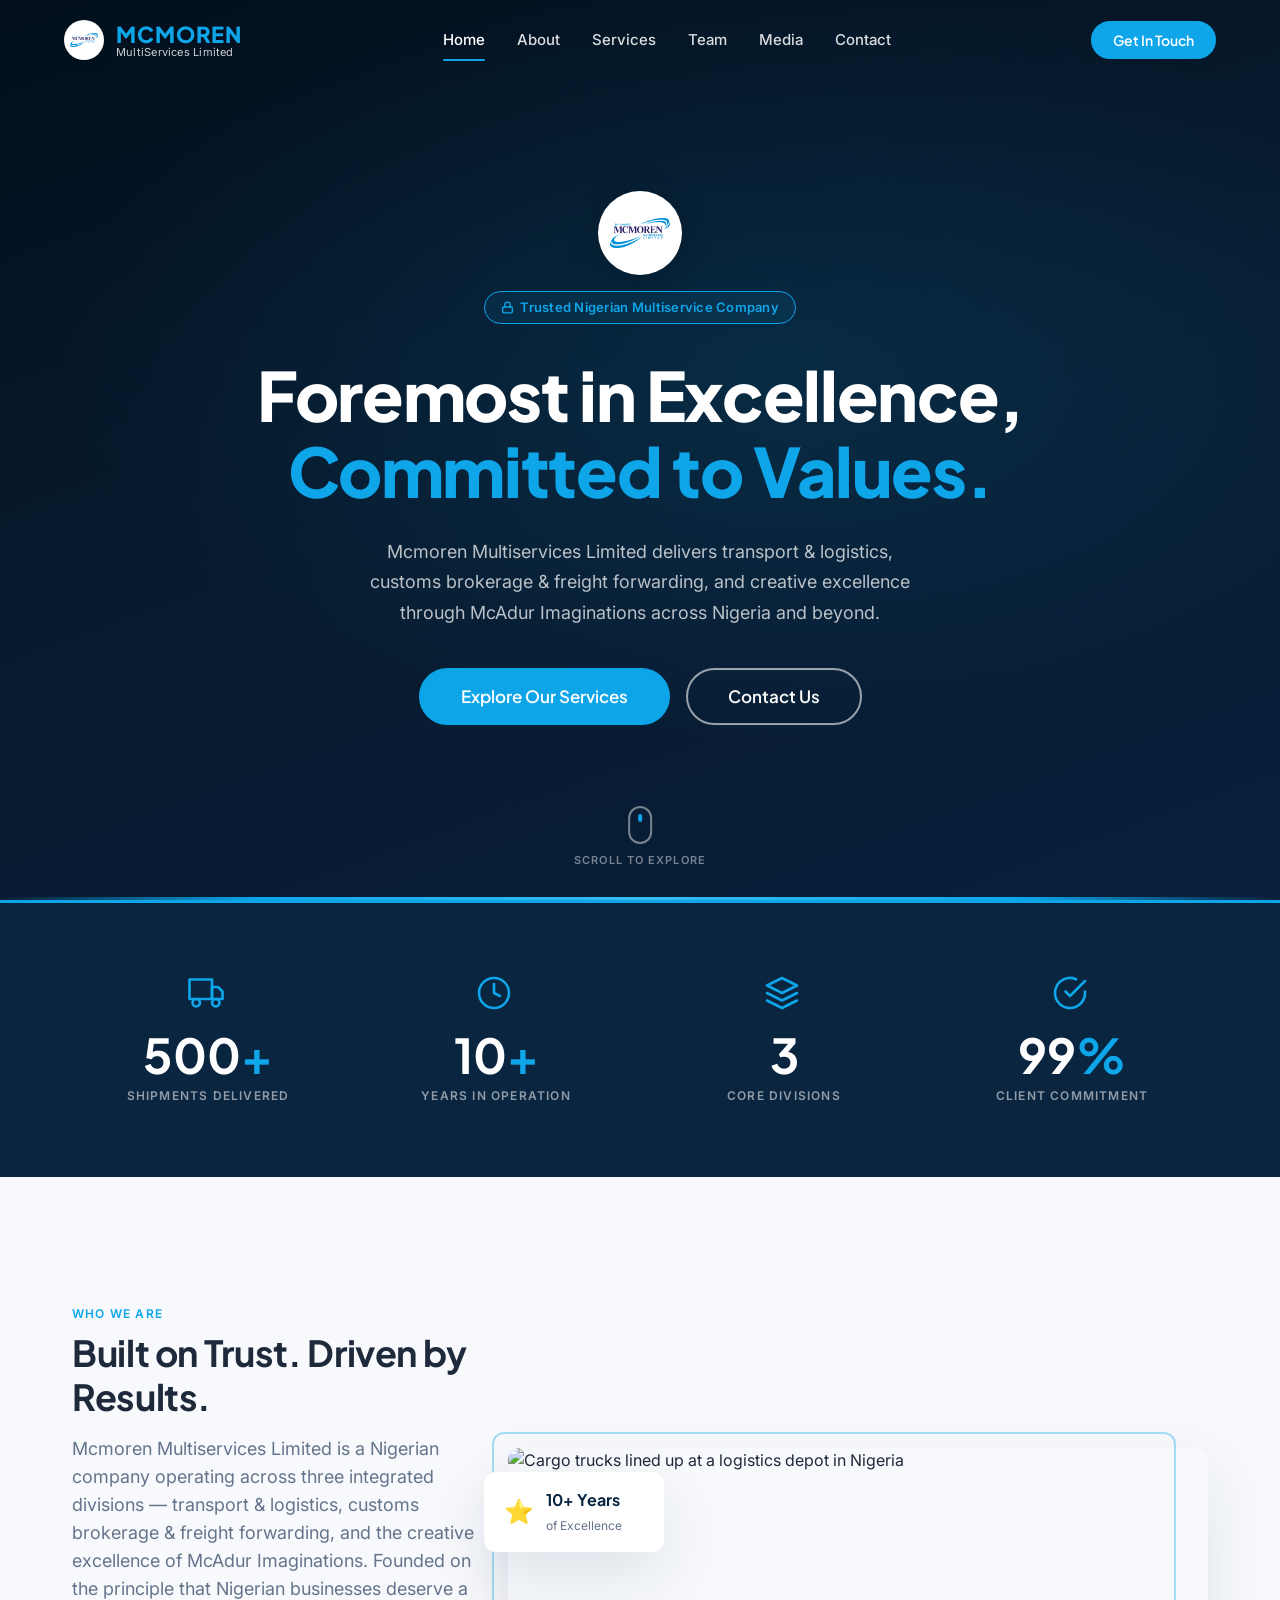
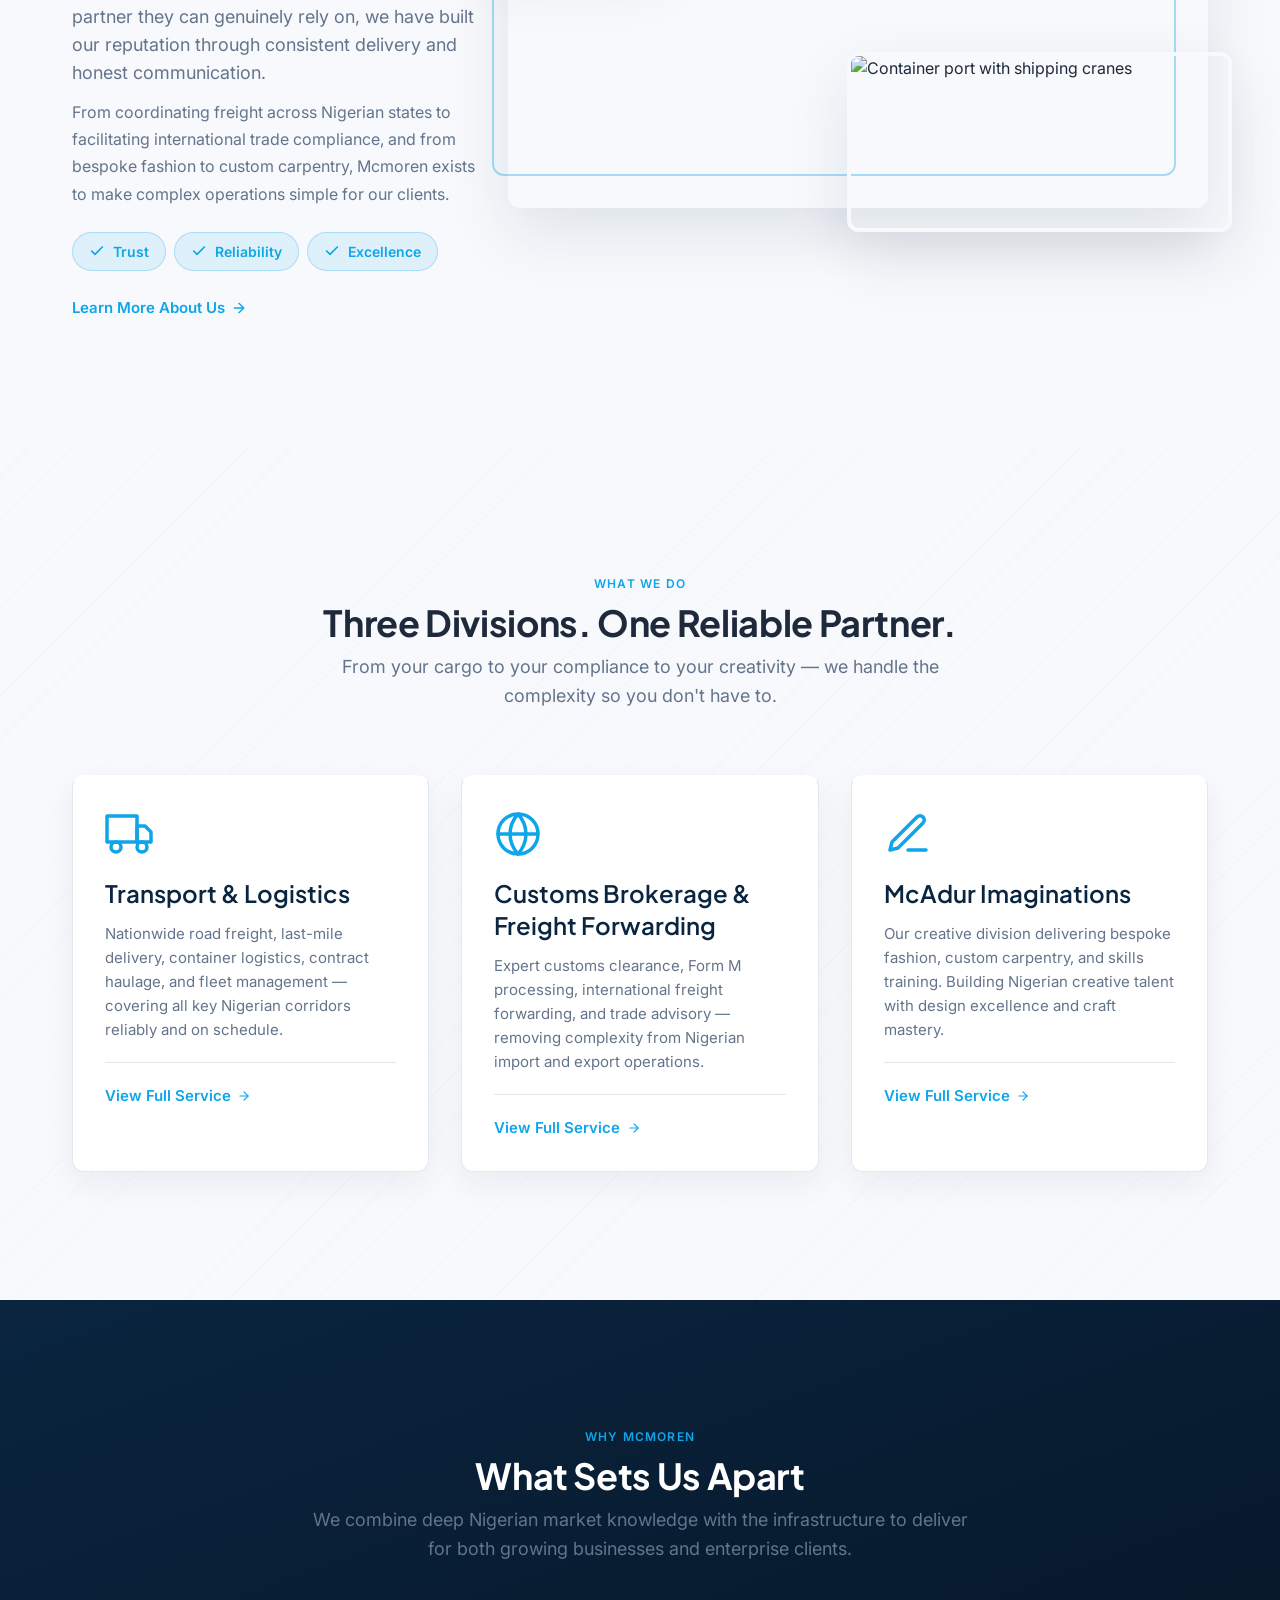
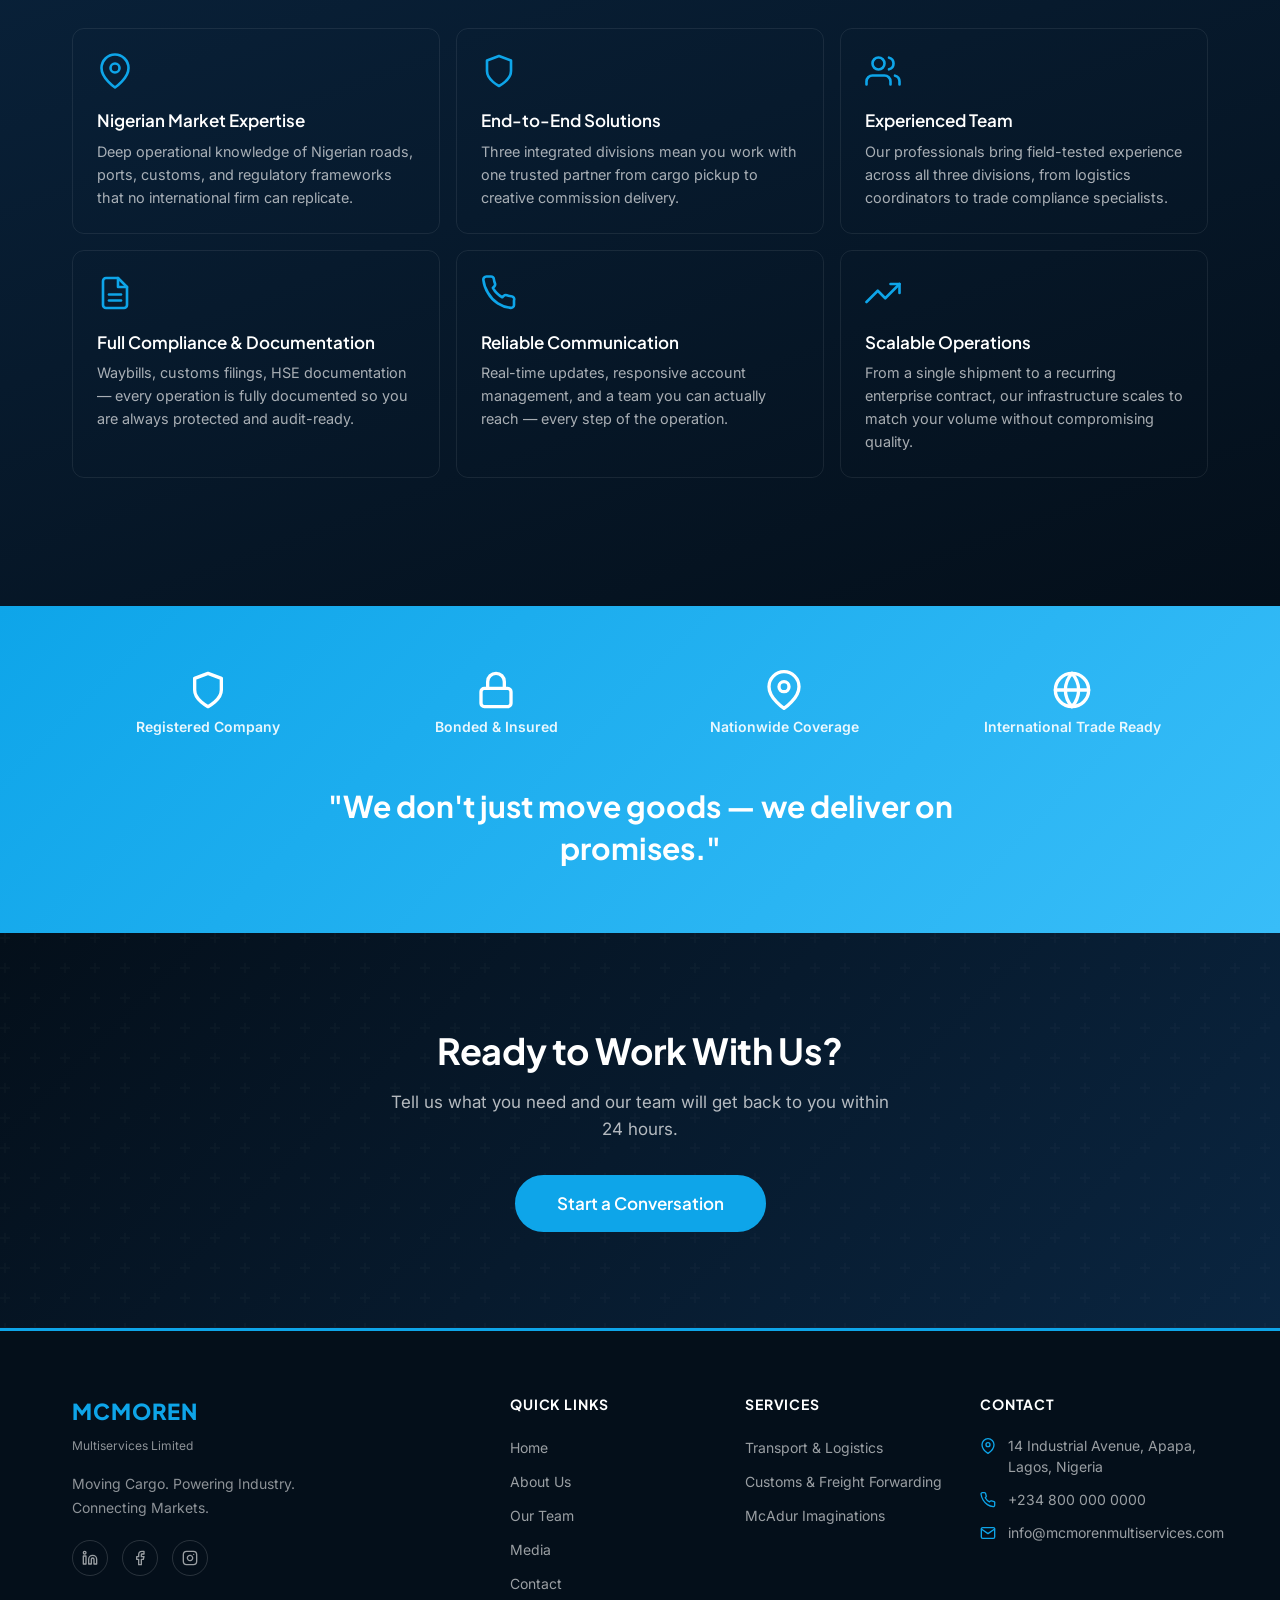
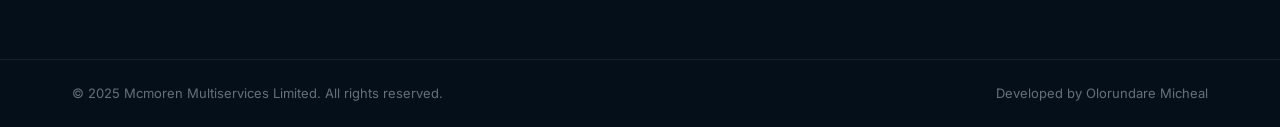
==== index.html @ d84d8508 "Fix hero video 403 error by hosting locally" ====
<!DOCTYPE html>
<html lang="en">

<head>
  <meta charset="UTF-8">
  <meta name="viewport" content="width=device-width, initial-scale=1.0">
  <title>Home | Mcmoren Multiservices Limited</title>
  <meta name="description"
    content="Mcmoren Multiservices Limited — transport & logistics, customs brokerage & freight forwarding, and McAdur Imaginations fashion & carpentry. Nigeria's trusted multiservice company.">
  <meta name="keywords"
    content="logistics Nigeria, customs brokerage, freight forwarding Lagos, McAdur Imaginations, fashion carpentry Nigeria, transport haulage">
  <meta name="robots" content="index, follow">
  <link rel="canonical" href="https://www.mcmorenmultiservices.com/">
  <meta property="og:title" content="Home | Mcmoren Multiservices Limited">
  <meta property="og:description"
    content="Transport & Logistics, Customs Brokerage, and McAdur Imaginations — Nigeria's full-service multiservices company.">
  <meta property="og:type" content="website">
  <meta property="og:url" content="https://www.mcmorenmultiservices.com/">
  <meta property="og:site_name" content="Mcmoren Multiservices Limited">
  <meta property="og:image" content="https://www.mcmorenmultiservices.com/assets/images/og-image.jpg">
  <meta name="twitter:card" content="summary_large_image">
  <link rel="preconnect" href="https://fonts.googleapis.com">
  <link rel="preconnect" href="https://fonts.gstatic.com" crossorigin>
  <link
    href="https://fonts.googleapis.com/css2?family=Plus+Jakarta+Sans:wght@400;500;600;700;800&family=Inter:wght@400;500;600&display=swap"
    rel="stylesheet">
  <link rel="stylesheet" href="assets/css/base.css">
  <link rel="stylesheet" href="assets/css/layout.css">
  <link rel="stylesheet" href="assets/css/components.css">
  <link rel="stylesheet" href="assets/css/animations.css">
  <link rel="stylesheet" href="assets/css/pages/home.css">
  <script src="https://cdnjs.cloudflare.com/ajax/libs/gsap/3.12.2/gsap.min.js" defer></script>
  <script src="https://cdnjs.cloudflare.com/ajax/libs/gsap/3.12.2/ScrollTrigger.min.js" defer></script>
  <script type="application/ld+json">
  {
    "@context": "https://schema.org",
    "@type": "LocalBusiness",
    "@id": "https://www.mcmorenmultiservices.com/#organization",
    "name": "Mcmoren Multiservices Limited",
    "alternateName": "Mcmoren Nigeria",
    "url": "https://www.mcmorenmultiservices.com",
    "logo": "https://www.mcmorenmultiservices.com/assets/images/MM_logo.png",
    "image": "https://www.mcmorenmultiservices.com/assets/images/MM_logo.png",
    "description": "Mcmoren Multiservices Limited is a leading Nigerian multiservice company providing transport & logistics, customs brokerage & freight forwarding, and creative services through McAdur Imaginations. Serving Lagos, Nigeria and beyond.",
    "address": {
      "@type": "PostalAddress",
      "streetAddress": "14 Industrial Avenue, Apapa",
      "addressLocality": "Lagos",
      "addressRegion": "Lagos State",
      "addressCountry": "NG"
    },
    "telephone": "+234-800-000-0000",
    "email": "info@mcmorenmultiservices.com",
    "openingHoursSpecification": [
      {
        "@type": "OpeningHoursSpecification",
        "dayOfWeek": ["Monday", "Tuesday", "Wednesday", "Thursday", "Friday"],
        "opens": "08:00",
        "closes": "18:00"
      }
    ],
    "areaServed": [
      { "@type": "City", "name": "Lagos" },
      { "@type": "State", "name": "Lagos State" },
      { "@type": "Country", "name": "Nigeria" }
    ],
    "hasOfferCatalog": {
      "@type": "OfferCatalog",
      "name": "Mcmoren Services",
      "itemListElement": [
        {
          "@type": "Offer",
          "itemOffered": {
            "@type": "Service",
            "name": "Transport & Logistics",
            "description": "Nationwide road freight, last-mile delivery, container logistics, contract haulage, and fleet management across all key Nigerian corridors.",
            "url": "https://www.mcmorenmultiservices.com/services/logistics.html",
            "areaServed": "Nigeria"
          }
        },
        {
          "@type": "Offer",
          "itemOffered": {
            "@type": "Service",
            "name": "Customs Brokerage & Freight Forwarding",
            "description": "Expert customs clearance, Form M processing, international freight forwarding, and trade advisory for Nigerian import and export operations.",
            "url": "https://www.mcmorenmultiservices.com/services/import-export.html",
            "areaServed": "Nigeria"
          }
        },
        {
          "@type": "Offer",
          "itemOffered": {
            "@type": "Service",
            "name": "Oil & Gas Logistics Support",
            "description": "HSE-compliant logistics, equipment mobilisation, and expediting services for the Nigerian oil and gas sector.",
            "url": "https://www.mcmorenmultiservices.com/services/oil-gas.html",
            "areaServed": "Nigeria"
          }
        },
        {
          "@type": "Offer",
          "itemOffered": {
            "@type": "Service",
            "name": "McAdur Imaginations — Fashion & Carpentry",
            "description": "Bespoke fashion design, custom carpentry, interior finishing, and skills training for Nigeria's creative industries.",
            "url": "https://www.mcmorenmultiservices.com/services.html#mcadur",
            "areaServed": "Nigeria"
          }
        }
      ]
    },
    "sameAs": [
      "https://www.linkedin.com/company/mcmoren-multiservices",
      "https://www.facebook.com/mcmorenmultiservices",
      "https://www.instagram.com/mcmorenmultiservices"
    ]
  }
  </script>
</head>

<body>

  <!-- PAGE LOADER -->
  <div class="page-loader" aria-hidden="true">
    <span class="page-loader__wordmark">MCMOREN</span>
    <span class="page-loader__sub">Multiservices Limited</span>
  </div>

  <header>
    <nav class="nav" id="main-nav" aria-label="Main navigation">
      <div class="nav__inner">
        <a href="index.html" class="nav__logo" aria-label="Mcmoren Multiservices Limited — Home" style="display: flex; align-items: center; gap: 0.75rem;">
          <div class="nav-logo-card" style="width: 40px; height: 40px; border-radius: 50%; background: #ffffff; display: flex; align-items: center; justify-content: center; box-shadow: 0 4px 12px rgba(0,0,0,0.1); flex-shrink: 0;">
            <img src="assets/images/MM_logo.png" alt="Mcmoren Logo" style="width: 28px; height: auto; object-fit: contain;">
          </div>
          <div>
            <span class="nav__logo-main" style="display: block;">MCMOREN</span>
            <span class="nav__logo-sub" style="display: block;">MultiServices Limited</span>
          </div>
        </a>
        <div class="nav__links" role="menubar">
          <a href="index.html" class="nav__link nav__link--active" role="menuitem">Home</a>
          <a href="about.html" class="nav__link" role="menuitem">About</a>
          <a href="services.html" class="nav__link" role="menuitem">Services</a>
          <a href="teams.html" class="nav__link" role="menuitem">Team</a>
          <a href="media.html" class="nav__link" role="menuitem">Media</a>
          <a href="contact.html" class="nav__link" role="menuitem">Contact</a>
        </div>
        <a href="contact.html" class="btn btn--primary btn--sm nav__cta">Get In Touch</a>
        <button class="nav__hamburger" aria-label="Open navigation menu" aria-expanded="false"
          aria-controls="mobile-menu">
          <span class="nav__hamburger-line"></span>
          <span class="nav__hamburger-line"></span>
          <span class="nav__hamburger-line"></span>
        </button>
      </div>
    </nav>
    <div class="nav__mobile-overlay" id="mobile-menu" role="dialog" aria-modal="true" aria-label="Mobile navigation">
      <div class="nav__mobile-backdrop"></div>
      <div class="nav__mobile-panel">
        <a href="index.html" class="nav__mobile-link">Home</a>
        <a href="about.html" class="nav__mobile-link">About</a>
        <a href="services.html" class="nav__mobile-link">Services</a>
        <a href="teams.html" class="nav__mobile-link">Team</a>
        <a href="media.html" class="nav__mobile-link">Media</a>
        <a href="contact.html" class="nav__mobile-link">Contact</a>
        <div class="nav__mobile-cta"><a href="contact.html" class="btn btn--primary btn--full">Get In Touch</a></div>
      </div>
    </div>
  </header>

  <main>
    <!-- HERO — cinematic video background and clean typography -->
    <section class="hero" id="hero" aria-label="Hero">
      <div class="hero__bg" aria-hidden="true" style="position:absolute; inset:0; z-index:0; pointer-events:none;">
        <!-- Background video — renders first, then gradient dims from above (now hosted locally to bypass CDN 403 blocks) -->
        <video autoplay muted loop playsinline
          style="position:absolute; inset:0; z-index:1; width:100%; height:100%; object-fit:cover; opacity:0.55;">
          <source src="assets/videos/hero-truck.mp4" type="video/mp4">
        </video>
        <!-- Dark colour tint — sits above video to keep text readable -->
        <div style="position:absolute; inset:0; z-index:2; background: linear-gradient(160deg, rgba(2,15,30,0.72) 0%, rgba(10,37,64,0.58) 55%, rgba(13,48,96,0.48) 100%);"></div>
        <!-- Subtle sky-blue ambient glow -->
        <div style="position:absolute; inset:0; z-index:3; background: radial-gradient(ellipse 80% 60% at 60% 40%, rgba(14, 165, 233, 0.12) 0%, transparent 70%);"></div>
      </div>

      <div class="container hero__content">
        <div class="hero__badge">
          <div class="hero-logo-card">
            <img src="assets/images/MM_logo.png" alt="Mcmoren Logo" />
          </div>
          <span class="badge badge--accent" style="margin: 0;">
            <svg width="13" height="13" viewBox="0 0 24 24" fill="none" stroke="currentColor" stroke-width="2.5"
              stroke-linecap="round" stroke-linejoin="round" aria-hidden="true">
              <rect x="3" y="11" width="18" height="11" rx="2" ry="2"></rect>
              <path d="M7 11V7a5 5 0 0 1 10 0v4"></path>
            </svg>
            Trusted Nigerian Multiservice Company
          </span>
        </div>

        <!-- Headline — line-by-line for GSAP stagger -->
        <h1 class="hero__headline"
          aria-label="Simplifying Global Trade. Expert Customs Brokerage. Creative Excellence.">
          <span class="hero-line">Foremost in Excellence,</span>
          <span class="hero-line hero-line--accent">Committed to Values.</span>
        </h1>

        <p class="hero__subheadline">
          Mcmoren Multiservices Limited delivers transport &amp; logistics, customs brokerage &amp; freight forwarding,
          and creative excellence through McAdur Imaginations across Nigeria and beyond.
        </p>

        <div class="hero__ctas">
          <a href="services.html" class="btn btn--primary btn--lg">Explore Our Services</a>
          <a href="contact.html" class="btn btn--outline btn--lg">Contact Us</a>
        </div>
      </div>

      <div class="hero__scroll">
        <div class="scroll-indicator">
          <div class="scroll-indicator__mouse" aria-hidden="true"><span class="scroll-indicator__dot"></span></div>
          <span class="scroll-indicator__label">Scroll to explore</span>
        </div>
      </div>
      <div class="hero-bottom-line" aria-hidden="true"></div>
    </section>

    <!-- STATS BAR -->
    <section class="stats-bar" id="stats" aria-label="Company statistics">
      <div class="container">
        <div class="stats-bar__grid">
          <div class="stat-counter" data-target="500" data-suffix="+" data-delay="0">
            <div class="stat-counter__icon" aria-hidden="true"><svg width="36" height="36" viewBox="0 0 24 24"
                fill="none" stroke="currentColor" stroke-width="1.75" stroke-linecap="round" stroke-linejoin="round">
                <rect x="1" y="3" width="15" height="13"></rect>
                <polygon points="16 8 20 8 23 11 23 16 16 16 16 8"></polygon>
                <circle cx="5.5" cy="18.5" r="2.5"></circle>
                <circle cx="18.5" cy="18.5" r="2.5"></circle>
              </svg></div>
            <span class="stat-counter__value">0<span class="stat-counter__suffix">+</span></span>
            <span class="stat-counter__label">Shipments Delivered</span>
          </div>
          <div class="stat-counter" data-target="10" data-suffix="+" data-delay="200">
            <div class="stat-counter__icon" aria-hidden="true"><svg width="36" height="36" viewBox="0 0 24 24"
                fill="none" stroke="currentColor" stroke-width="1.75" stroke-linecap="round" stroke-linejoin="round">
                <circle cx="12" cy="12" r="10"></circle>
                <polyline points="12 6 12 12 16 14"></polyline>
              </svg></div>
            <span class="stat-counter__value">0<span class="stat-counter__suffix">+</span></span>
            <span class="stat-counter__label">Years in Operation</span>
          </div>
          <div class="stat-counter" data-target="3" data-suffix="" data-delay="400">
            <div class="stat-counter__icon" aria-hidden="true"><svg width="36" height="36" viewBox="0 0 24 24"
                fill="none" stroke="currentColor" stroke-width="1.75" stroke-linecap="round" stroke-linejoin="round">
                <polygon points="12 2 2 7 12 12 22 7 12 2"></polygon>
                <polyline points="2 17 12 22 22 17"></polyline>
                <polyline points="2 12 12 17 22 12"></polyline>
              </svg></div>
            <span class="stat-counter__value">0</span>
            <span class="stat-counter__label">Core Divisions</span>
          </div>
          <div class="stat-counter" data-target="100" data-suffix="%" data-delay="600">
            <div class="stat-counter__icon" aria-hidden="true"><svg width="36" height="36" viewBox="0 0 24 24"
                fill="none" stroke="currentColor" stroke-width="1.75" stroke-linecap="round" stroke-linejoin="round">
                <path d="M22 11.08V12a10 10 0 1 1-5.93-9.14"></path>
                <polyline points="22 4 12 14.01 9 11.01"></polyline>
              </svg></div>
            <span class="stat-counter__value">0<span class="stat-counter__suffix">%</span></span>
            <span class="stat-counter__label">Client Commitment</span>
          </div>
        </div>
      </div>
    </section>

    <!-- ABOUT PREVIEW -->
    <section class="section" id="about-preview" aria-labelledby="about-preview-heading">
      <div class="container">
        <div class="split--55-45">
          <div>
            <span class="overline reveal" data-delay="0">Who We Are</span>
            <h2 id="about-preview-heading" class="reveal" data-delay="100">Built on Trust. Driven by Results.</h2>
            <p class="text-body-lg reveal" style="margin-top:1rem; color:var(--color-text-muted);" data-delay="200">
              Mcmoren Multiservices Limited is a Nigerian company operating across three integrated divisions —
              transport &amp; logistics, customs brokerage &amp; freight forwarding, and the creative excellence of
              McAdur Imaginations. Founded on the principle that Nigerian businesses deserve a partner they can
              genuinely rely on, we have built our reputation through consistent delivery and honest communication.
            </p>
            <p class="reveal" style="color:var(--color-text-muted); margin-top:0.75rem; line-height:1.7;"
              data-delay="250">
              From coordinating freight across Nigerian states to facilitating international trade compliance, and from
              bespoke fashion to custom carpentry, Mcmoren exists to make complex operations simple for our clients.
            </p>
            <div class="about-preview__pills reveal" data-delay="300">
              <span class="value-pill"><svg width="16" height="16" viewBox="0 0 24 24" fill="none" stroke="currentColor"
                  stroke-width="2.5" stroke-linecap="round" stroke-linejoin="round" aria-hidden="true">
                  <polyline points="20 6 9 17 4 12"></polyline>
                </svg>Trust</span>
              <span class="value-pill"><svg width="16" height="16" viewBox="0 0 24 24" fill="none" stroke="currentColor"
                  stroke-width="2.5" stroke-linecap="round" stroke-linejoin="round" aria-hidden="true">
                  <polyline points="20 6 9 17 4 12"></polyline>
                </svg>Reliability</span>
              <span class="value-pill"><svg width="16" height="16" viewBox="0 0 24 24" fill="none" stroke="currentColor"
                  stroke-width="2.5" stroke-linecap="round" stroke-linejoin="round" aria-hidden="true">
                  <polyline points="20 6 9 17 4 12"></polyline>
                </svg>Excellence</span>
            </div>
            <a href="about.html" class="about-preview__link reveal" data-delay="350">Learn More About Us <svg width="16"
                height="16" viewBox="0 0 24 24" fill="none" stroke="currentColor" stroke-width="2"
                stroke-linecap="round" stroke-linejoin="round" aria-hidden="true">
                <line x1="5" y1="12" x2="19" y2="12"></line>
                <polyline points="12 5 19 12 12 19"></polyline>
              </svg></a>
          </div>
          <div class="about-preview__visual reveal--right" style="position:relative; margin-top: 2rem;">
            <img src="https://images.unsplash.com/photo-1586528116311-ad8dd3c8310d?w=700&auto=format&fit=crop&q=80"
              alt="Cargo trucks lined up at a logistics depot in Nigeria" class="about-preview__img-main" loading="lazy"
              width="700" height="360">
            <img src="https://images.unsplash.com/photo-1605745341112-85968b19335b?w=400&auto=format&fit=crop&q=80"
              alt="Container port with shipping cranes" class="about-preview__img-sub" loading="lazy" width="400"
              height="180">
            <div class="about-preview__gold-frame" aria-hidden="true"></div>
            <div class="about-preview__floating-card float-anim" aria-hidden="true">
              <span class="about-preview__floating-card-icon">⭐</span>
              <div class="about-preview__floating-card-text"><strong>10+ Years</strong><span>of Excellence</span></div>
            </div>
          </div>
        </div>
      </div>
    </section>

    <!-- SERVICES PREVIEW -->
    <section class="section services-preview" id="services" aria-labelledby="services-heading">
      <div class="container">
        <div class="section__header">
          <span class="overline reveal" data-delay="0">What We Do</span>
          <h2 id="services-heading" class="reveal" data-delay="100">Three Divisions. One Reliable Partner.</h2>
          <p class="section__subtitle reveal" data-delay="200">From your cargo to your compliance to your creativity —
            we handle the complexity so you don't have to.</p>
        </div>
        <div class="grid grid--3" style="margin-top:3rem;">
          <article class="card card--service reveal" data-delay="0">
            <div class="card__icon" aria-hidden="true"><svg width="48" height="48" viewBox="0 0 24 24" fill="none"
                stroke="currentColor" stroke-width="1.75" stroke-linecap="round" stroke-linejoin="round">
                <rect x="1" y="3" width="15" height="13"></rect>
                <polygon points="16 8 20 8 23 11 23 16 16 16 16 8"></polygon>
                <circle cx="5.5" cy="18.5" r="2.5"></circle>
                <circle cx="18.5" cy="18.5" r="2.5"></circle>
              </svg></div>
            <h3 class="card__title">Transport &amp; Logistics</h3>
            <p class="card__body">Nationwide road freight, last-mile delivery, container logistics, contract haulage,
              and fleet management — covering all key Nigerian corridors reliably and on schedule.</p>
            <hr class="card__divider">
            <a href="services.html#transport-logistics" class="card__link">View Full Service <svg width="14" height="14"
                viewBox="0 0 24 24" fill="none" stroke="currentColor" stroke-width="2" stroke-linecap="round"
                stroke-linejoin="round" aria-hidden="true">
                <line x1="5" y1="12" x2="19" y2="12"></line>
                <polyline points="12 5 19 12 12 19"></polyline>
              </svg></a>
          </article>
          <article class="card card--service reveal" data-delay="150">
            <div class="card__icon" aria-hidden="true"><svg width="48" height="48" viewBox="0 0 24 24" fill="none"
                stroke="currentColor" stroke-width="1.75" stroke-linecap="round" stroke-linejoin="round">
                <circle cx="12" cy="12" r="10"></circle>
                <line x1="2" y1="12" x2="22" y2="12"></line>
                <path d="M12 2a15.3 15.3 0 0 1 4 10 15.3 15.3 0 0 1-4 10 15.3 15.3 0 0 1-4-10 15.3 15.3 0 0 1 4-10z">
                </path>
              </svg></div>
            <h3 class="card__title">Customs Brokerage &amp; Freight Forwarding</h3>
            <p class="card__body">Expert customs clearance, Form M processing, international freight forwarding, and
              trade advisory — removing complexity from Nigerian import and export operations.</p>
            <hr class="card__divider">
            <a href="services.html#customs-freight" class="card__link">View Full Service <svg width="14" height="14"
                viewBox="0 0 24 24" fill="none" stroke="currentColor" stroke-width="2" stroke-linecap="round"
                stroke-linejoin="round" aria-hidden="true">
                <line x1="5" y1="12" x2="19" y2="12"></line>
                <polyline points="12 5 19 12 12 19"></polyline>
              </svg></a>
          </article>
          <article class="card card--service reveal" data-delay="300">
            <div class="card__icon" aria-hidden="true"><svg width="48" height="48" viewBox="0 0 24 24" fill="none"
                stroke="currentColor" stroke-width="1.75" stroke-linecap="round" stroke-linejoin="round">
                <path d="M12 20h9"></path>
                <path d="M16.5 3.5a2.121 2.121 0 0 1 3 3L7 19l-4 1 1-4L16.5 3.5z"></path>
              </svg></div>
            <h3 class="card__title">McAdur Imaginations</h3>
            <p class="card__body">Our creative division delivering bespoke fashion, custom carpentry, and skills
              training. Building Nigerian creative talent with design excellence and craft mastery.</p>
            <hr class="card__divider">
            <a href="services.html#mcadur" class="card__link">View Full Service <svg width="14" height="14"
                viewBox="0 0 24 24" fill="none" stroke="currentColor" stroke-width="2" stroke-linecap="round"
                stroke-linejoin="round" aria-hidden="true">
                <line x1="5" y1="12" x2="19" y2="12"></line>
                <polyline points="12 5 19 12 12 19"></polyline>
              </svg></a>
          </article>
        </div>
      </div>
    </section>

    <!-- WHY CHOOSE US -->
    <section class="section why-us" id="why-us" aria-labelledby="why-us-heading">
      <div class="container">
        <div class="section__header">
          <span class="overline reveal" data-delay="0">Why Mcmoren</span>
          <h2 id="why-us-heading" class="text-white reveal" data-delay="100">What Sets Us Apart</h2>
          <p class="section__subtitle reveal" data-delay="200">We combine deep Nigerian market knowledge with the
            infrastructure to deliver for both growing businesses and enterprise clients.</p>
        </div>
        <div class="grid grid--3" style="gap:1rem; margin-top:3rem;">
          <div class="feature-block reveal" data-delay="0">
            <div class="feature-block__icon" aria-hidden="true"><svg width="36" height="36" viewBox="0 0 24 24"
                fill="none" stroke="currentColor" stroke-width="1.75" stroke-linecap="round" stroke-linejoin="round">
                <path d="M21 10c0 7-9 13-9 13s-9-6-9-13a9 9 0 0 1 18 0z"></path>
                <circle cx="12" cy="10" r="3"></circle>
              </svg></div>
            <h3 class="feature-block__title">Nigerian Market Expertise</h3>
            <p class="feature-block__body">Deep operational knowledge of Nigerian roads, ports, customs, and regulatory
              frameworks that no international firm can replicate.</p>
          </div>
          <div class="feature-block reveal" data-delay="100">
            <div class="feature-block__icon" aria-hidden="true"><svg width="36" height="36" viewBox="0 0 24 24"
                fill="none" stroke="currentColor" stroke-width="1.75" stroke-linecap="round" stroke-linejoin="round">
                <path d="M12 22s8-4 8-10V5l-8-3-8 3v7c0 6 8 10 8 10z"></path>
              </svg></div>
            <h3 class="feature-block__title">End-to-End Solutions</h3>
            <p class="feature-block__body">Three integrated divisions mean you work with one trusted partner from cargo
              pickup to creative commission delivery.</p>
          </div>
          <div class="feature-block reveal" data-delay="200">
            <div class="feature-block__icon" aria-hidden="true"><svg width="36" height="36" viewBox="0 0 24 24"
                fill="none" stroke="currentColor" stroke-width="1.75" stroke-linecap="round" stroke-linejoin="round">
                <path d="M17 21v-2a4 4 0 0 0-4-4H5a4 4 0 0 0-4 4v2"></path>
                <circle cx="9" cy="7" r="4"></circle>
                <path d="M23 21v-2a4 4 0 0 0-3-3.87"></path>
                <path d="M16 3.13a4 4 0 0 1 0 7.75"></path>
              </svg></div>
            <h3 class="feature-block__title">Experienced Team</h3>
            <p class="feature-block__body">Our professionals bring field-tested experience across all three divisions,
              from logistics coordinators to trade compliance specialists.</p>
          </div>
          <div class="feature-block reveal" data-delay="300">
            <div class="feature-block__icon" aria-hidden="true"><svg width="36" height="36" viewBox="0 0 24 24"
                fill="none" stroke="currentColor" stroke-width="1.75" stroke-linecap="round" stroke-linejoin="round">
                <path d="M14 2H6a2 2 0 0 0-2 2v16a2 2 0 0 0 2 2h12a2 2 0 0 0 2-2V8z"></path>
                <polyline points="14 2 14 8 20 8"></polyline>
                <line x1="16" y1="13" x2="8" y2="13"></line>
                <line x1="16" y1="17" x2="8" y2="17"></line>
              </svg></div>
            <h3 class="feature-block__title">Full Compliance &amp; Documentation</h3>
            <p class="feature-block__body">Waybills, customs filings, HSE documentation — every operation is fully
              documented so you are always protected and audit-ready.</p>
          </div>
          <div class="feature-block reveal" data-delay="400">
            <div class="feature-block__icon" aria-hidden="true"><svg width="36" height="36" viewBox="0 0 24 24"
                fill="none" stroke="currentColor" stroke-width="1.75" stroke-linecap="round" stroke-linejoin="round">
                <path
                  d="M22 16.92v3a2 2 0 0 1-2.18 2 19.79 19.79 0 0 1-8.63-3.07A19.5 19.5 0 0 1 4.69 12 19.79 19.79 0 0 1 1.61 3.4 2 2 0 0 1 3.58 1h3a2 2 0 0 1 2 1.72 12.84 12.84 0 0 0 .7 2.81 2 2 0 0 1-.45 2.11L7.91 8.56a16 16 0 0 0 6.29 6.29l.95-.95a2 2 0 0 1 2.09-.43 12.84 12.84 0 0 0 2.81.7A2 2 0 0 1 22 16.92z">
                </path>
              </svg></div>
            <h3 class="feature-block__title">Reliable Communication</h3>
            <p class="feature-block__body">Real-time updates, responsive account management, and a team you can actually
              reach — every step of the operation.</p>
          </div>
          <div class="feature-block reveal" data-delay="500">
            <div class="feature-block__icon" aria-hidden="true"><svg width="36" height="36" viewBox="0 0 24 24"
                fill="none" stroke="currentColor" stroke-width="1.75" stroke-linecap="round" stroke-linejoin="round">
                <polyline points="23 6 13.5 15.5 8.5 10.5 1 18"></polyline>
                <polyline points="17 6 23 6 23 12"></polyline>
              </svg></div>
            <h3 class="feature-block__title">Scalable Operations</h3>
            <p class="feature-block__body">From a single shipment to a recurring enterprise contract, our infrastructure
              scales to match your volume without compromising quality.</p>
          </div>
        </div>
      </div>
    </section>

    <!-- TRUST BANNER -->
    <section class="trust-banner" aria-label="Trust statement">
      <div class="container">
        <div class="trust-badges reveal" data-delay="0">
          <div class="trust-badge"><svg class="trust-badge__icon" viewBox="0 0 24 24" fill="none" stroke="currentColor"
              stroke-width="2" stroke-linecap="round" stroke-linejoin="round" aria-hidden="true">
              <path d="M12 22s8-4 8-10V5l-8-3-8 3v7c0 6 8 10 8 10z"></path>
            </svg><span class="trust-badge__label">Registered Company</span></div>
          <div class="trust-badge"><svg class="trust-badge__icon" viewBox="0 0 24 24" fill="none" stroke="currentColor"
              stroke-width="2" stroke-linecap="round" stroke-linejoin="round" aria-hidden="true">
              <rect x="3" y="11" width="18" height="11" rx="2" ry="2"></rect>
              <path d="M7 11V7a5 5 0 0 1 10 0v4"></path>
            </svg><span class="trust-badge__label">Bonded &amp; Insured</span></div>
          <div class="trust-badge"><svg class="trust-badge__icon" viewBox="0 0 24 24" fill="none" stroke="currentColor"
              stroke-width="2" stroke-linecap="round" stroke-linejoin="round" aria-hidden="true">
              <path d="M21 10c0 7-9 13-9 13s-9-6-9-13a9 9 0 0 1 18 0z"></path>
              <circle cx="12" cy="10" r="3"></circle>
            </svg><span class="trust-badge__label">Nationwide Coverage</span></div>
          <div class="trust-badge"><svg class="trust-badge__icon" viewBox="0 0 24 24" fill="none" stroke="currentColor"
              stroke-width="2" stroke-linecap="round" stroke-linejoin="round" aria-hidden="true">
              <circle cx="12" cy="12" r="10"></circle>
              <line x1="2" y1="12" x2="22" y2="12"></line>
              <path d="M12 2a15.3 15.3 0 0 1 4 10 15.3 15.3 0 0 1-4 10 15.3 15.3 0 0 1-4-10 15.3 15.3 0 0 1 4-10z">
              </path>
            </svg><span class="trust-badge__label">International Trade Ready</span></div>
        </div>
        <p class="trust-banner__quote reveal" style="margin-top:3rem;" data-delay="200">"We don't just move goods — we
          deliver on promises."</p>
      </div>
    </section>

    <!-- CTA BANNER -->
    <section class="cta-banner" id="cta" aria-labelledby="cta-heading">
      <div class="container cta-banner__content">
        <h2 id="cta-heading" class="reveal" data-delay="0">Ready to Work With Us?</h2>
        <p class="cta-banner__sub reveal" data-delay="100">Tell us what you need and our team will get back to you
          within 24 hours.</p>
        <a href="contact.html" class="btn btn--primary btn--lg reveal" data-delay="200">Start a Conversation</a>
      </div>
    </section>
  </main>

  <footer class="footer" aria-label="Site footer">
    <div class="footer__main">
      <div class="container">
        <div class="footer__grid">
          <div>
            <a href="index.html" aria-label="Mcmoren Multiservices Limited — Home"><span
                class="footer__logo-main">MCMOREN</span><span class="footer__logo-sub">Multiservices Limited</span></a>
            <p class="footer__tagline">Moving Cargo. Powering Industry. Connecting Markets.</p>
            <div class="footer__social" aria-label="Social media links">
              <a href="#" class="footer__social-link" aria-label="LinkedIn"><svg width="16" height="16"
                  viewBox="0 0 24 24" fill="none" stroke="currentColor" stroke-width="2" stroke-linecap="round"
                  stroke-linejoin="round" aria-hidden="true">
                  <path d="M16 8a6 6 0 0 1 6 6v7h-4v-7a2 2 0 0 0-2-2 2 2 0 0 0-2 2v7h-4v-7a6 6 0 0 1 6-6z"></path>
                  <rect x="2" y="9" width="4" height="12"></rect>
                  <circle cx="4" cy="4" r="2"></circle>
                </svg></a>
              <a href="#" class="footer__social-link" aria-label="Facebook"><svg width="16" height="16"
                  viewBox="0 0 24 24" fill="none" stroke="currentColor" stroke-width="2" stroke-linecap="round"
                  stroke-linejoin="round" aria-hidden="true">
                  <path d="M18 2h-3a5 5 0 0 0-5 5v3H7v4h3v8h4v-8h3l1-4h-4V7a1 1 0 0 1 1-1h3z"></path>
                </svg></a>
              <a href="#" class="footer__social-link" aria-label="Instagram"><svg width="16" height="16"
                  viewBox="0 0 24 24" fill="none" stroke="currentColor" stroke-width="2" stroke-linecap="round"
                  stroke-linejoin="round" aria-hidden="true">
                  <rect x="2" y="2" width="20" height="20" rx="5" ry="5"></rect>
                  <path d="M16 11.37A4 4 0 1 1 12.63 8 4 4 0 0 1 16 11.37z"></path>
                  <line x1="17.5" y1="6.5" x2="17.51" y2="6.5"></line>
                </svg></a>
            </div>
          </div>
          <div>
            <h4 class="footer__col-title">Quick Links</h4>
            <ul class="footer__links">
              <li><a href="index.html" class="footer__link">Home</a></li>
              <li><a href="about.html" class="footer__link">About Us</a></li>
              <li><a href="teams.html" class="footer__link">Our Team</a></li>
              <li><a href="media.html" class="footer__link">Media</a></li>
              <li><a href="contact.html" class="footer__link">Contact</a></li>
            </ul>
          </div>
          <div>
            <h4 class="footer__col-title">Services</h4>
            <ul class="footer__links">
              <li><a href="services.html#transport-logistics" class="footer__link">Transport &amp; Logistics</a></li>
              <li><a href="services.html#customs-freight" class="footer__link">Customs &amp; Freight Forwarding</a></li>
              <li><a href="services.html#mcadur" class="footer__link">McAdur Imaginations</a></li>
            </ul>
          </div>
          <div>
            <h4 class="footer__col-title">Contact</h4>
            <div class="footer__contact-item"><svg class="footer__contact-icon" viewBox="0 0 24 24" fill="none"
                stroke="currentColor" stroke-width="2" stroke-linecap="round" stroke-linejoin="round"
                aria-hidden="true">
                <path d="M21 10c0 7-9 13-9 13s-9-6-9-13a9 9 0 0 1 18 0z"></path>
                <circle cx="12" cy="10" r="3"></circle>
              </svg><span>14 Industrial Avenue, Apapa, Lagos, Nigeria</span></div>
            <div class="footer__contact-item"><svg class="footer__contact-icon" viewBox="0 0 24 24" fill="none"
                stroke="currentColor" stroke-width="2" stroke-linecap="round" stroke-linejoin="round"
                aria-hidden="true">
                <path
                  d="M22 16.92v3a2 2 0 0 1-2.18 2 19.79 19.79 0 0 1-8.63-3.07A19.5 19.5 0 0 1 4.69 12 19.79 19.79 0 0 1 1.61 3.4 2 2 0 0 1 3.58 1h3a2 2 0 0 1 2 1.72 12.84 12.84 0 0 0 .7 2.81 2 2 0 0 1-.45 2.11L7.91 8.56a16 16 0 0 0 6.29 6.29l.95-.95a2 2 0 0 1 2.09-.43 12.84 12.84 0 0 0 2.81.7A2 2 0 0 1 22 16.92z">
                </path>
              </svg><span>+234 800 000 0000</span></div>
            <div class="footer__contact-item"><svg class="footer__contact-icon" viewBox="0 0 24 24" fill="none"
                stroke="currentColor" stroke-width="2" stroke-linecap="round" stroke-linejoin="round"
                aria-hidden="true">
                <path d="M4 4h16c1.1 0 2 .9 2 2v12c0 1.1-.9 2-2 2H4c-1.1 0-2-.9-2-2V6c0-1.1.9-2 2-2z"></path>
                <polyline points="22,6 12,13 2,6"></polyline>
              </svg><span>info@mcmorenmultiservices.com</span></div>
          </div>
        </div>
      </div>
    </div>
    <div class="footer__bottom">
      <div class="container">
        <div class="footer__bottom-inner">
          <p class="footer__copyright">© 2025 Mcmoren Multiservices Limited. All rights reserved.</p>
          <p class="footer__credit">Developed by Olorundare Micheal</p>
        </div>
      </div>
    </div>
  </footer>

  <script type="module" src="assets/js/main.js"></script>
  <script type="module" src="assets/js/gsap-init.js"></script>
</body>

</html>
---- assets/css/base.css ----
/* ==========================================================================
   base.css — CSS reset, design tokens, and base typography
   Mcmoren Multiservices Limited
   ========================================================================== */

/* --------------------------------------------------------------------------
   Design Tokens
   -------------------------------------------------------------------------- */
:root {
  /* Brand Colors */
  --color-primary: #0A2540;
  --color-accent: #0EA5E9;
  --color-accent-light: #38BDF8;
  --color-bg: #F7F9FC;
  --color-bg-dark: #040F1A;
  --color-text: #1E293B;
  --color-text-muted: #64748B;
  --color-text-light: #FFFFFF;
  --color-mid: #4A6785;
  --color-border: #E2E8F0;
  --color-card-bg: #FFFFFF;
  --color-error: #DC2626;
  --color-success: #16A34A;

  /* Typography */
  --font-heading: 'Plus Jakarta Sans', sans-serif;
  --font-body: 'Inter', sans-serif;

  /* Spacing */
  --spacing-xs: 0.5rem;
  --spacing-sm: 1rem;
  --spacing-md: 2rem;
  --spacing-lg: 4rem;
  --spacing-xl: 8rem;

  /* Border Radius */
  --radius-sm: 6px;
  --radius-md: 12px;
  --radius-lg: 20px;
  --radius-pill: 100px;

  /* Shadows */
  --shadow-sm: 0 4px 12px rgba(10, 37, 64, 0.03);
  --shadow-md: 0 12px 32px rgba(10, 37, 64, 0.06);
  --shadow-lg: 0 24px 64px rgba(10, 37, 64, 0.1);
  --shadow-accent: 0 16px 48px rgba(14, 165, 233, 0.25);

  /* Transitions */
  --transition-base: all 0.4s cubic-bezier(0.16, 1, 0.3, 1);
  --transition-slow: all 0.8s cubic-bezier(0.16, 1, 0.3, 1);
  --transition-fast: all 0.2s cubic-bezier(0.16, 1, 0.3, 1);

  /* Layout */
  --max-width: 1200px;
  --nav-height: 80px;
}

/* --------------------------------------------------------------------------
   CSS Reset (Modern Normalize)
   -------------------------------------------------------------------------- */
*,
*::before,
*::after {
  box-sizing: border-box;
  margin: 0;
  padding: 0;
}

html {
  font-size: 16px;
  scroll-behavior: smooth;
  -webkit-text-size-adjust: 100%;
  text-size-adjust: 100%;
}

body {
  font-family: var(--font-body);
  font-size: 1rem;
  line-height: 1.5;
  color: var(--color-text);
  background-color: var(--color-bg);
  -webkit-font-smoothing: antialiased;
  -moz-osx-font-smoothing: grayscale;
  overflow-x: hidden;
}

img,
picture,
video,
canvas,
svg {
  display: block;
  max-width: 100%;
}

input,
button,
textarea,
select {
  font: inherit;
}

p,
h1,
h2,
h3,
h4,
h5,
h6 {
  overflow-wrap: break-word;
}

a {
  color: inherit;
  text-decoration: none;
}

ul,
ol {
  list-style: none;
}

button {
  cursor: pointer;
  border: none;
  background: none;
}

/* --------------------------------------------------------------------------
   Typography Scale
   -------------------------------------------------------------------------- */

/* Display — 64px/72px, weight 800 */
.text-display {
  font-family: var(--font-heading);
  font-size: clamp(2.5rem, 5vw, 4rem);
  line-height: 1.125;
  font-weight: 800;
  letter-spacing: -0.02em;
}

/* H1 — 48px/56px, weight 700 */
h1,
.text-h1 {
  font-family: var(--font-heading);
  font-size: clamp(2rem, 4vw, 3rem);
  line-height: 1.1667;
  font-weight: 700;
  letter-spacing: -0.015em;
}

/* H2 — 36px/44px, weight 700 */
h2,
.text-h2 {
  font-family: var(--font-heading);
  font-size: clamp(1.625rem, 3vw, 2.25rem);
  line-height: 1.2222;
  font-weight: 700;
  letter-spacing: -0.01em;
}

/* H3 — 24px/32px, weight 600 */
h3,
.text-h3 {
  font-family: var(--font-heading);
  font-size: 1.5rem;
  line-height: 1.3333;
  font-weight: 600;
}

/* H4 — 20px/28px, weight 600 */
h4,
.text-h4 {
  font-family: var(--font-heading);
  font-size: 1.25rem;
  line-height: 1.4;
  font-weight: 600;
}

/* Body Large — 18px/28px */
.text-body-lg {
  font-size: 1.125rem;
  line-height: 1.5556;
  font-weight: 400;
}

/* Body — 16px/24px */
.text-body {
  font-size: 1rem;
  line-height: 1.5;
  font-weight: 400;
}

/* Small — 14px/20px */
.text-sm {
  font-size: 0.875rem;
  line-height: 1.4286;
  font-weight: 400;
}

/* Caption — 12px/16px, uppercase */
.text-caption {
  font-size: 0.75rem;
  line-height: 1.3333;
  font-weight: 500;
  letter-spacing: 0.05em;
  text-transform: uppercase;
}

/* Overline label */
.overline {
  font-family: var(--font-body);
  font-size: 0.75rem;
  font-weight: 600;
  letter-spacing: 0.1em;
  text-transform: uppercase;
  color: var(--color-accent);
  display: block;
  margin-bottom: var(--spacing-xs);
}

/* --------------------------------------------------------------------------
   Base Utility Classes
   -------------------------------------------------------------------------- */
.visually-hidden {
  position: absolute;
  width: 1px;
  height: 1px;
  padding: 0;
  margin: -1px;
  overflow: hidden;
  clip: rect(0, 0, 0, 0);
  white-space: nowrap;
  border: 0;
}

.text-white { color: var(--color-text-light); }
.text-muted  { color: var(--color-text-muted); }
.text-accent { color: var(--color-accent); }
.text-primary { color: var(--color-primary); }
.text-center { text-align: center; }

/* --------------------------------------------------------------------------
   Reduced Motion — disable all animations for accessibility
   -------------------------------------------------------------------------- */
@media (prefers-reduced-motion: reduce) {
  *,
  *::before,
  *::after {
    animation-duration: 0.01ms !important;
    animation-iteration-count: 1 !important;
    transition-duration: 0.01ms !important;
    scroll-behavior: auto !important;
  }
}
---- assets/css/layout.css ----
/* ==========================================================================
   layout.css — Container, grids, section spacing
   Mcmoren Multiservices Limited
   ========================================================================== */

/* --------------------------------------------------------------------------
   Container
   -------------------------------------------------------------------------- */
.container {
  max-width: var(--max-width);
  margin-left: auto;
  margin-right: auto;
  padding-left: 1.5rem;
  padding-right: 1.5rem;
}

@media (min-width: 1280px) {
  .container {
    padding-left: 2rem;
    padding-right: 2rem;
  }
}

/* --------------------------------------------------------------------------
   Section Base Styles
   -------------------------------------------------------------------------- */
.section {
  padding-top: var(--spacing-lg);
  padding-bottom: var(--spacing-lg);
  background-color: var(--color-bg);
}

@media (min-width: 768px) {
  .section {
    padding-top: var(--spacing-xl);
    padding-bottom: var(--spacing-xl);
  }
}

.section--dark {
  background-color: var(--color-primary);
  color: var(--color-text-light);
}

.section--darker {
  background-color: var(--color-bg-dark);
  color: var(--color-text-light);
}

.section--white {
  background-color: var(--color-card-bg);
}

.section--accent {
  background: linear-gradient(135deg, var(--color-accent) 0%, var(--color-accent-light) 100%);
  color: var(--color-text-light);
}

/* --------------------------------------------------------------------------
   Section Header — centred block with overline, H2, optional subtext
   -------------------------------------------------------------------------- */
.section__header {
  text-align: center;
  max-width: 680px;
  margin-left: auto;
  margin-right: auto;
  margin-bottom: var(--spacing-md);
}

@media (min-width: 768px) {
  .section__header {
    margin-bottom: var(--spacing-lg);
  }
}

.section__header--left {
  text-align: left;
  margin-left: 0;
  margin-right: 0;
}

.section__subtitle {
  font-size: 1.125rem;
  color: var(--color-text-muted);
  margin-top: var(--spacing-xs);
  line-height: 1.6;
}

.section--dark .section__subtitle,
.section--darker .section__subtitle {
  color: rgba(255, 255, 255, 0.7);
}

/* --------------------------------------------------------------------------
   Grid Systems
   -------------------------------------------------------------------------- */

/* Auto columns — equal width, responsive */
.grid {
  display: grid;
  gap: var(--spacing-md);
}

.grid--2 {
  grid-template-columns: 1fr;
}

.grid--3 {
  grid-template-columns: 1fr;
}

.grid--4 {
  grid-template-columns: 1fr;
}

@media (min-width: 768px) {
  .grid--2 {
    grid-template-columns: repeat(2, 1fr);
  }

  .grid--3 {
    grid-template-columns: repeat(2, 1fr);
  }

  .grid--4 {
    grid-template-columns: repeat(2, 1fr);
  }
}

@media (min-width: 1024px) {
  .grid--3 {
    grid-template-columns: repeat(3, 1fr);
  }

  .grid--4 {
    grid-template-columns: repeat(4, 1fr);
  }
}

/* Two-column split layout */
.split {
  display: grid;
  gap: var(--spacing-md);
  align-items: center;
}

@media (min-width: 768px) {
  .split {
    grid-template-columns: 1fr 1fr;
  }
}

.split--55-45 {
  display: grid;
  gap: var(--spacing-md);
  align-items: center;
}

@media (min-width: 768px) {
  .split--55-45 {
    grid-template-columns: 55fr 45fr;
  }
}

/* Flex utilities */
.flex {
  display: flex;
}

.flex--center {
  align-items: center;
  justify-content: center;
}

.flex--between {
  align-items: center;
  justify-content: space-between;
}

.flex--gap-sm { gap: var(--spacing-sm); }
.flex--gap-md { gap: var(--spacing-md); }
.flex--wrap   { flex-wrap: wrap; }
---- assets/css/components.css ----
/* ==========================================================================
   components.css — All reusable UI components
   Mcmoren Multiservices Limited
   ========================================================================== */

/* --------------------------------------------------------------------------
   Buttons
   -------------------------------------------------------------------------- */
.btn {
  display: inline-flex;
  align-items: center;
  justify-content: center;
  gap: 0.5rem;
  padding: 0.875rem 2rem;
  border-radius: var(--radius-pill);
  font-family: var(--font-heading);
  font-size: 0.9375rem;
  font-weight: 600;
  line-height: 1;
  cursor: pointer;
  border: 2px solid transparent;
  text-decoration: none;
  transition: var(--transition-base);
  white-space: nowrap;
  position: relative;
  overflow: hidden;
}

.btn:active {
  transform: scale(0.96);
}

.btn--primary {
  background-color: var(--color-accent);
  color: var(--color-text-light);
  border-color: var(--color-accent);
}

.btn--primary:hover {
  background-color: var(--color-accent-light);
  border-color: var(--color-accent-light);
  transform: scale(1.04);
  box-shadow: var(--shadow-accent);
  filter: brightness(1.05);
}

.btn--outline {
  background-color: transparent;
  color: var(--color-text-light);
  border-color: rgba(255, 255, 255, 0.6);
}

.btn--outline:hover {
  background-color: rgba(255, 255, 255, 0.1);
  border-color: var(--color-text-light);
  transform: scale(1.04);
}

.btn--outline-dark {
  background-color: transparent;
  color: var(--color-primary);
  border-color: var(--color-primary);
}

.btn--outline-dark:hover {
  background-color: var(--color-primary);
  color: var(--color-text-light);
  transform: scale(1.04);
}

.btn--navy {
  background-color: var(--color-primary);
  color: var(--color-text-light);
  border-color: var(--color-primary);
}

.btn--navy:hover {
  background-color: var(--color-bg-dark);
  border-color: var(--color-bg-dark);
  transform: scale(1.04);
}

.btn--sm {
  padding: 0.625rem 1.25rem;
  font-size: 0.875rem;
}

.btn--lg {
  padding: 1.125rem 2.5rem;
  font-size: 1.0625rem;
}

.btn--full {
  width: 100%;
}

/* Button loading state */
.btn--loading {
  pointer-events: none;
  opacity: 0.8;
}

.btn__spinner {
  width: 1rem;
  height: 1rem;
  border: 2px solid rgba(255, 255, 255, 0.3);
  border-top-color: #fff;
  border-radius: 50%;
  animation: spin 0.7s linear infinite;
}

/* --------------------------------------------------------------------------
   Navigation
   -------------------------------------------------------------------------- */
.nav {
  position: fixed;
  top: 0;
  left: 0;
  right: 0;
  z-index: 1000;
  height: var(--nav-height);
  display: flex;
  align-items: center;
  transition: background-color 0.5s cubic-bezier(0.16, 1, 0.3, 1),
              box-shadow 0.5s cubic-bezier(0.16, 1, 0.3, 1),
              backdrop-filter 0.5s cubic-bezier(0.16, 1, 0.3, 1);
}

.nav--scrolled {
  background-color: var(--color-primary);
  backdrop-filter: blur(16px);
  -webkit-backdrop-filter: blur(16px);
  box-shadow: 0 4px 32px rgba(10, 37, 64, 0.15);
}

.nav__inner {
  display: flex;
  align-items: center;
  justify-content: space-between;
  width: 100%;
  max-width: var(--max-width);
  margin: 0 auto;
  padding: 0 1.5rem;
}

.nav__logo {
  display: flex;
  flex-direction: row;
  align-items: center;
  gap: 0.75rem;
  line-height: 1.1;
  text-decoration: none;
  flex-shrink: 0;
}

.nav__logo-main {
  font-family: var(--font-heading);
  font-size: 1.375rem;
  font-weight: 800;
  color: var(--color-accent);
  letter-spacing: 0.04em;
}

.nav__logo-sub {
  font-family: var(--font-body);
  font-size: 0.6875rem;
  font-weight: 400;
  color: rgba(255, 255, 255, 0.8);
  letter-spacing: 0.02em;
}

/* Centre links */
.nav__links {
  display: none;
  align-items: center;
  gap: 0.25rem;
}

@media (min-width: 1024px) {
  .nav__links {
    display: flex;
  }
}

.nav__link {
  position: relative;
  padding: 0.5rem 0.875rem;
  font-family: var(--font-body);
  font-size: 0.9375rem;
  font-weight: 500;
  color: rgba(255, 255, 255, 0.85);
  text-decoration: none;
  transition: color 0.2s ease;
  border-radius: var(--radius-sm);
}

.nav__link:hover,
.nav__link--active {
  color: var(--color-text-light);
}

/* Active indicator underline */
.nav__link--active::after {
  content: '';
  position: absolute;
  bottom: -2px;
  left: 0.875rem;
  right: 0.875rem;
  height: 2px;
  background-color: var(--color-accent);
  border-radius: 4px;
}

/* Services dropdown */
.nav__dropdown {
  position: relative;
}

.nav__dropdown-trigger {
  display: flex;
  align-items: center;
  gap: 0.25rem;
}

.nav__dropdown-trigger svg {
  transition: transform 0.3s ease;
  flex-shrink: 0;
}

.nav__dropdown:hover .nav__dropdown-trigger svg,
.nav__dropdown--open .nav__dropdown-trigger svg {
  transform: rotate(180deg);
}

.nav__dropdown-menu {
  position: absolute;
  top: calc(100% + 0.75rem);
  left: 50%;
  transform: translateX(-50%) translateY(-8px);
  background-color: var(--color-card-bg);
  border-radius: var(--radius-md);
  box-shadow: var(--shadow-lg);
  border: 1px solid var(--color-border);
  width: 300px;
  padding: 0.5rem;
  opacity: 0;
  visibility: hidden;
  transition: opacity 0.25s ease, transform 0.25s ease, visibility 0.25s ease;
  pointer-events: none;
}

.nav__dropdown:hover .nav__dropdown-menu,
.nav__dropdown--open .nav__dropdown-menu {
  opacity: 1;
  visibility: visible;
  transform: translateX(-50%) translateY(0);
  pointer-events: all;
}

.nav__dropdown-item {
  display: flex;
  align-items: flex-start;
  gap: 1rem;
  padding: 0.875rem 1rem;
  border-radius: var(--radius-sm);
  text-decoration: none;
  transition: background-color 0.2s ease;
}

.nav__dropdown-item:hover {
  background-color: var(--color-bg);
}

.nav__dropdown-item-icon {
  width: 2.5rem;
  height: 2.5rem;
  background-color: rgba(14, 165, 233, 0.1);
  border-radius: var(--radius-sm);
  display: flex;
  align-items: center;
  justify-content: center;
  color: var(--color-accent);
  flex-shrink: 0;
}

.nav__dropdown-item-text {
  flex: 1;
}

.nav__dropdown-item-title {
  font-family: var(--font-heading);
  font-size: 0.9375rem;
  font-weight: 600;
  color: var(--color-primary);
  display: block;
  margin-bottom: 0.2rem;
}

.nav__dropdown-item-desc {
  font-size: 0.8125rem;
  color: var(--color-text-muted);
  line-height: 1.4;
}

/* CTA button in nav */
.nav__cta {
  display: none;
}

@media (min-width: 1024px) {
  .nav__cta {
    display: inline-flex;
  }
}

/* Hamburger */
.nav__hamburger {
  display: flex;
  flex-direction: column;
  justify-content: center;
  align-items: center;
  gap: 5px;
  width: 2.5rem;
  height: 2.5rem;
  cursor: pointer;
  background: none;
  border: none;
  padding: 0;
}

@media (min-width: 1024px) {
  .nav__hamburger {
    display: none;
  }
}

.nav__hamburger-line {
  width: 22px;
  height: 2px;
  background-color: var(--color-text-light);
  border-radius: 2px;
  transition: var(--transition-base);
  transform-origin: center;
}

/* Hamburger → X animation */
.nav__hamburger--open .nav__hamburger-line:nth-child(1) {
  transform: translateY(7px) rotate(45deg);
}

.nav__hamburger--open .nav__hamburger-line:nth-child(2) {
  opacity: 0;
  transform: scaleX(0);
}

.nav__hamburger--open .nav__hamburger-line:nth-child(3) {
  transform: translateY(-7px) rotate(-45deg);
}

/* Mobile menu overlay */
.nav__mobile-overlay {
  position: fixed;
  inset: 0;
  z-index: 999;
  pointer-events: none;
}

.nav__mobile-backdrop {
  position: absolute;
  inset: 0;
  background-color: rgba(15, 35, 54, 0.6);
  backdrop-filter: blur(4px);
  opacity: 0;
  transition: opacity 0.35s ease;
}

.nav__mobile-panel {
  position: absolute;
  top: 0;
  right: 0;
  bottom: 0;
  width: min(360px, 100vw);
  background-color: var(--color-primary);
  padding: var(--nav-height) 2rem 2rem;
  display: flex;
  flex-direction: column;
  gap: 0.5rem;
  transform: translateX(100%);
  transition: transform 0.4s cubic-bezier(0.4, 0, 0.2, 1);
  overflow-y: auto;
}

.nav__mobile-overlay--open {
  pointer-events: all;
}

.nav__mobile-overlay--open .nav__mobile-backdrop {
  opacity: 1;
}

.nav__mobile-overlay--open .nav__mobile-panel {
  transform: translateX(0);
}

.nav__mobile-link {
  display: block;
  padding: 1rem 0;
  font-family: var(--font-heading);
  font-size: 1.125rem;
  font-weight: 600;
  color: var(--color-text-light);
  text-decoration: none;
  border-bottom: 1px solid rgba(255, 255, 255, 0.1);
  opacity: 0;
  transform: translateX(24px);
  transition: opacity 0.35s ease, transform 0.35s ease, color 0.2s ease;
}

.nav__mobile-link:hover {
  color: var(--color-accent);
}

.nav__mobile-overlay--open .nav__mobile-link {
  opacity: 1;
  transform: translateX(0);
}

.nav__mobile-link--sub {
  font-size: 0.9375rem;
  font-weight: 500;
  padding-left: 1rem;
  color: rgba(255, 255, 255, 0.75);
  border-bottom: none;
}

.nav__mobile-cta {
  margin-top: 1rem;
  opacity: 0;
  transform: translateX(24px);
  transition: opacity 0.35s ease, transform 0.35s ease;
}

.nav__mobile-overlay--open .nav__mobile-cta {
  opacity: 1;
  transform: translateX(0);
}

/* --------------------------------------------------------------------------
   Cards
   -------------------------------------------------------------------------- */
.card {
  background-color: var(--color-card-bg);
  border-radius: var(--radius-md);
  box-shadow: var(--shadow-md);
  overflow: hidden;
  transition: var(--transition-base);
}

/* Service card */
.card--service {
  padding: 2rem;
  position: relative;
  border: 1px solid var(--color-border);
  border-top: 3px solid transparent;
  overflow: hidden;
}

.card--service::before {
  content: '';
  position: absolute;
  top: 0;
  left: 0;
  right: 0;
  height: 3px;
  background: linear-gradient(90deg, var(--color-accent), var(--color-accent-light));
  transform: scaleX(0);
  transform-origin: left;
  transition: transform 0.35s cubic-bezier(0.4, 0, 0.2, 1);
}

.card--service:hover {
  transform: translateY(-12px);
  box-shadow: var(--shadow-lg);
}

.card--service:hover::before {
  transform: scaleX(1);
}

.card__icon {
  width: 3rem;
  height: 3rem;
  color: var(--color-accent);
  margin-bottom: 1.25rem;
}

.card__title {
  color: var(--color-primary);
  margin-bottom: 0.75rem;
}

.card__body {
  color: var(--color-text-muted);
  line-height: 1.6;
  font-size: 0.9375rem;
}

.card__divider {
  border: none;
  border-top: 1px solid var(--color-border);
  margin: 1.25rem 0;
}

.card__link {
  display: inline-flex;
  align-items: center;
  gap: 0.4rem;
  color: var(--color-accent);
  font-weight: 600;
  font-size: 0.9375rem;
  text-decoration: none;
  transition: gap 0.2s ease;
}

.card__link:hover {
  gap: 0.7rem;
}

/* Feature block (why us grid) */
.feature-block {
  padding: 1.5rem;
  border-radius: var(--radius-md);
  border: 1px solid rgba(255, 255, 255, 0.08);
  transition: var(--transition-base);
  position: relative;
}

.feature-block::before {
  content: '';
  position: absolute;
  left: 0;
  top: 1rem;
  bottom: 1rem;
  width: 3px;
  background-color: transparent;
  border-radius: 0 3px 3px 0;
  transition: background-color 0.3s ease;
}

.feature-block:hover::before {
  background-color: var(--color-accent);
}

.feature-block__icon {
  width: 2.5rem;
  height: 2.5rem;
  color: var(--color-accent);
  margin-bottom: 1rem;
}

.feature-block__title {
  font-family: var(--font-heading);
  font-size: 1.0625rem;
  font-weight: 600;
  color: var(--color-text-light);
  margin-bottom: 0.5rem;
}

.feature-block__body {
  font-size: 0.9rem;
  color: rgba(255, 255, 255, 0.65);
  line-height: 1.6;
}

/* --------------------------------------------------------------------------
   Badge / Pill
   -------------------------------------------------------------------------- */
.badge {
  display: inline-flex;
  align-items: center;
  gap: 0.4rem;
  padding: 0.375rem 1rem;
  border-radius: var(--radius-pill);
  font-size: 0.8125rem;
  font-weight: 600;
  letter-spacing: 0.02em;
}

.badge--accent {
  border: 1.5px solid var(--color-accent);
  color: var(--color-accent);
  background-color: rgba(14, 165, 233, 0.08);
}

.badge--white {
  border: 1.5px solid rgba(255, 255, 255, 0.4);
  color: var(--color-text-light);
  background-color: rgba(255, 255, 255, 0.08);
}

/* --------------------------------------------------------------------------
   Stat Counter
   -------------------------------------------------------------------------- */
.stat-counter {
  display: flex;
  flex-direction: column;
  align-items: center;
  text-align: center;
  padding: 1.5rem 1rem;
  gap: 0.5rem;
}

.stat-counter__icon {
  width: 2.5rem;
  height: 2.5rem;
  color: var(--color-accent);
  margin-bottom: 0.5rem;
}

.stat-counter__value {
  font-family: var(--font-heading);
  font-size: 3rem;
  font-weight: 700;
  color: var(--color-text-light);
  line-height: 1;
}

.stat-counter__suffix {
  color: var(--color-accent);
}

.stat-counter__label {
  font-size: 0.75rem;
  font-weight: 600;
  letter-spacing: 0.1em;
  text-transform: uppercase;
  color: rgba(255, 255, 255, 0.55);
}

/* --------------------------------------------------------------------------
   Page Banner
   -------------------------------------------------------------------------- */
.page-banner {
  position: relative;
  width: 100%;
  min-height: 280px;
  display: flex;
  align-items: center;
  overflow: hidden;
  background-color: var(--color-primary);
  padding-top: calc(var(--nav-height) + 2rem);
  padding-bottom: 3rem;
}

.page-banner__bg {
  position: absolute;
  inset: 0;
  background-size: cover;
  background-position: center;
  background-repeat: no-repeat;
  will-change: transform;
}

.page-banner__overlay {
  position: absolute;
  inset: 0;
  background: linear-gradient(135deg,
    rgba(15, 35, 54, 0.9) 0%,
    rgba(26, 60, 94, 0.85) 60%,
    rgba(26, 60, 94, 0.7) 100%);
}

.page-banner__content {
  position: relative;
  z-index: 2;
}

.page-banner__title {
  color: var(--color-text-light);
  margin-bottom: 0.75rem;
}

.page-banner__subtitle {
  color: rgba(255, 255, 255, 0.75);
  font-size: 1.0625rem;
  max-width: 560px;
  line-height: 1.6;
}

/* --------------------------------------------------------------------------
   Breadcrumb
   -------------------------------------------------------------------------- */
.breadcrumb {
  display: flex;
  align-items: center;
  gap: 0.5rem;
  margin-bottom: 1rem;
}

.breadcrumb__item {
  font-size: 0.8125rem;
  color: rgba(255, 255, 255, 0.55);
  text-decoration: none;
  transition: color 0.2s ease;
}

.breadcrumb__item:hover {
  color: var(--color-accent);
}

.breadcrumb__item--active {
  color: var(--color-accent);
  pointer-events: none;
}

.breadcrumb__sep {
  color: rgba(255, 255, 255, 0.3);
  font-size: 0.75rem;
}

/* --------------------------------------------------------------------------
   Accordion (FAQ)
   -------------------------------------------------------------------------- */
.accordion {
  display: flex;
  flex-direction: column;
  gap: 0.75rem;
}

.accordion__item {
  background-color: var(--color-card-bg);
  border: 1px solid var(--color-border);
  border-radius: var(--radius-md);
  overflow: hidden;
  transition: box-shadow 0.3s ease;
}

.accordion__item--open {
  box-shadow: var(--shadow-md);
}

.accordion__trigger {
  width: 100%;
  display: flex;
  align-items: center;
  justify-content: space-between;
  gap: 1rem;
  padding: 1.25rem 1.5rem;
  background: none;
  border: none;
  cursor: pointer;
  text-align: left;
}

.accordion__question {
  font-family: var(--font-heading);
  font-size: 1rem;
  font-weight: 600;
  color: var(--color-primary);
  line-height: 1.4;
}

.accordion__arrow {
  width: 1.25rem;
  height: 1.25rem;
  color: var(--color-accent);
  flex-shrink: 0;
  transition: transform 0.35s cubic-bezier(0.4, 0, 0.2, 1);
}

.accordion__item--open .accordion__arrow {
  transform: rotate(180deg);
}

.accordion__body {
  max-height: 0;
  overflow: hidden;
  transition: max-height 0.4s cubic-bezier(0.4, 0, 0.2, 1);
}

.accordion__item--open .accordion__body {
  max-height: 500px;
}

.accordion__answer {
  padding: 0 1.5rem 1.25rem;
  color: var(--color-text-muted);
  font-size: 0.9375rem;
  line-height: 1.7;
}

/* --------------------------------------------------------------------------
   Timeline
   -------------------------------------------------------------------------- */
.timeline {
  display: flex;
  flex-direction: column;
  gap: 0;
  position: relative;
}

@media (min-width: 768px) {
  .timeline {
    flex-direction: row;
    justify-content: space-between;
    align-items: flex-start;
  }
}

.timeline__step {
  display: flex;
  flex-direction: column;
  align-items: center;
  text-align: center;
  flex: 1;
  position: relative;
  padding: 0 1rem;
}

.timeline__connector {
  display: none;
}

@media (min-width: 768px) {
  .timeline__step:not(:last-child)::after {
    content: '';
    position: absolute;
    top: 2rem;
    left: calc(50% + 2.5rem);
    right: calc(-50% + 2.5rem);
    height: 2px;
    background: linear-gradient(90deg, var(--color-accent), rgba(14, 165, 233, 0.3));
  }
}

.timeline__number {
  width: 4rem;
  height: 4rem;
  border-radius: 50%;
  background: linear-gradient(135deg, var(--color-accent), var(--color-accent-light));
  color: var(--color-text-light);
  font-family: var(--font-heading);
  font-size: 1.25rem;
  font-weight: 700;
  display: flex;
  align-items: center;
  justify-content: center;
  flex-shrink: 0;
  box-shadow: var(--shadow-accent);
  margin-bottom: 1rem;
}

.timeline__title {
  font-family: var(--font-heading);
  font-size: 1rem;
  font-weight: 600;
  color: var(--color-primary);
  margin-bottom: 0.4rem;
}

.timeline__desc {
  font-size: 0.875rem;
  color: var(--color-text-muted);
  line-height: 1.6;
}

/* Mobile timeline vertical bar */
.timeline__step + .timeline__step {
  margin-top: 2rem;
  padding-top: 2rem;
  border-top: 2px dashed rgba(14, 165, 233, 0.25);
}

@media (min-width: 768px) {
  .timeline__step + .timeline__step {
    margin-top: 0;
    padding-top: 0;
    border-top: none;
  }
}

/* --------------------------------------------------------------------------
   Team Card
   -------------------------------------------------------------------------- */
.team-card {
  background-color: var(--color-card-bg);
  border-radius: var(--radius-md);
  box-shadow: var(--shadow-md);
  overflow: hidden;
  border: 1px solid var(--color-border);
  transition: transform 0.35s cubic-bezier(0.4, 0, 0.2, 1),
              box-shadow 0.35s cubic-bezier(0.4, 0, 0.2, 1);
  width: 100%;
}

.team-card:hover {
  transform: translateY(-6px);
  box-shadow: var(--shadow-lg);
}

.team-card__image-wrap {
  position: relative;
  height: 220px;
  overflow: hidden;
}

.team-card__image-wrap img {
  width: 100%;
  height: 100%;
  object-fit: cover;
  transition: transform 0.5s cubic-bezier(0.4, 0, 0.2, 1);
}

.team-card:hover .team-card__image-wrap img {
  transform: scale(1.05);
}

.team-card__overlay {
  position: absolute;
  inset: 0;
  background: rgba(15, 35, 54, 0.2);
  display: flex;
  align-items: flex-end;
  padding: 1rem;
  opacity: 0;
  transition: opacity 0.35s ease;
}

.team-card:hover .team-card__overlay {
  opacity: 1;
  background: rgba(15, 35, 54, 0.72);
}

.team-card__bio {
  color: rgba(255, 255, 255, 0.9);
  font-size: 0.8125rem;
  line-height: 1.6;
  transform: translateY(10px);
  opacity: 0;
  transition: opacity 0.35s ease 0.05s, transform 0.35s ease 0.05s;
}

.team-card:hover .team-card__bio {
  opacity: 1;
  transform: translateY(0);
}

.team-card__info {
  padding: 1.25rem;
  background-color: var(--color-card-bg);
}

.team-card__name {
  color: var(--color-primary);
  margin-bottom: 0.25rem;
}

.team-card__role {
  font-size: 0.75rem;
  font-weight: 600;
  letter-spacing: 0.08em;
  text-transform: uppercase;
  color: var(--color-accent);
  display: block;
  margin-bottom: 0.75rem;
}

.team-card__divider {
  width: 2rem;
  height: 2px;
  background-color: var(--color-accent);
  border-radius: 2px;
  margin-bottom: 0.75rem;
}

.team-card__social a {
  color: var(--color-text-muted);
  transition: color 0.2s ease;
}

.team-card__social a:hover {
  color: var(--color-accent);
}

/* --------------------------------------------------------------------------
   Form
   -------------------------------------------------------------------------- */
.form__group {
  position: relative;
  margin-bottom: 1.5rem;
}

.form__label {
  position: absolute;
  top: 1rem;
  left: 1rem;
  font-size: 0.9375rem;
  color: var(--color-text-muted);
  background-color: transparent;
  padding: 0 0.25rem;
  pointer-events: none;
  transition: top 0.25s ease, font-size 0.25s ease, color 0.25s ease;
  z-index: 1;
}

.form__label--floating {
  top: -0.55rem;
  font-size: 0.75rem;
  color: var(--color-accent);
  background-color: var(--color-card-bg);
}

.form__input,
.form__select,
.form__textarea {
  width: 100%;
  padding: 1rem;
  font-size: 0.9375rem;
  font-family: var(--font-body);
  color: var(--color-text);
  background-color: var(--color-card-bg);
  border: 1.5px solid var(--color-border);
  border-radius: var(--radius-sm);
  outline: none;
  transition: border-color 0.25s ease, box-shadow 0.25s ease;
  appearance: none;
  -webkit-appearance: none;
}

.form__input:focus,
.form__select:focus,
.form__textarea:focus {
  border-color: var(--color-accent);
  box-shadow: 0 0 0 4px rgba(14, 165, 233, 0.15);
}

.form__input--error,
.form__select--error,
.form__textarea--error {
  border-color: var(--color-error);
}

.form__input--error:focus,
.form__select--error:focus,
.form__textarea--error:focus {
  box-shadow: 0 0 0 4px rgba(220, 38, 38, 0.12);
}

.form__error-msg {
  display: block;
  margin-top: 0.375rem;
  font-size: 0.8125rem;
  color: var(--color-error);
}

.form__select {
  background-image: url("data:image/svg+xml,%3Csvg xmlns='http://www.w3.org/2000/svg' width='16' height='16' viewBox='0 0 24 24' fill='none' stroke='%236B7280' stroke-width='2' stroke-linecap='round' stroke-linejoin='round'%3E%3Cpolyline points='6 9 12 15 18 9'%3E%3C/polyline%3E%3C/svg%3E");
  background-repeat: no-repeat;
  background-position: right 1rem center;
  padding-right: 2.75rem;
  cursor: pointer;
}

.form__textarea {
  resize: vertical;
  min-height: 140px;
}

/* Form success state */
.form__success {
  display: none;
  flex-direction: column;
  align-items: center;
  justify-content: center;
  text-align: center;
  padding: 3rem 2rem;
  gap: 1rem;
}

.form__success--visible {
  display: flex;
}

.form__success-icon {
  width: 4rem;
  height: 4rem;
  background-color: rgba(22, 163, 74, 0.1);
  border-radius: 50%;
  display: flex;
  align-items: center;
  justify-content: center;
  color: var(--color-success);
  animation: bounceIn 0.6s cubic-bezier(0.4, 0, 0.2, 1) both;
}

/* --------------------------------------------------------------------------
   Footer
   -------------------------------------------------------------------------- */
.footer {
  background-color: var(--color-bg-dark);
  color: rgba(255, 255, 255, 0.75);
  border-top: 3px solid var(--color-accent);
}

.footer__main {
  padding: var(--spacing-lg) 0;
}

.footer__grid {
  display: grid;
  gap: var(--spacing-md);
  grid-template-columns: 1fr;
}

@media (min-width: 768px) {
  .footer__grid {
    grid-template-columns: 2fr 1fr 1fr 1fr;
  }
}

.footer__logo-main {
  font-family: var(--font-heading);
  font-size: 1.375rem;
  font-weight: 800;
  color: var(--color-accent);
  letter-spacing: 0.04em;
  display: block;
  margin-bottom: 0.25rem;
}

.footer__logo-sub {
  font-size: 0.75rem;
  color: rgba(255, 255, 255, 0.55);
}

.footer__tagline {
  font-size: 0.875rem;
  line-height: 1.7;
  color: rgba(255, 255, 255, 0.55);
  margin-top: 1rem;
  margin-bottom: 1.25rem;
  max-width: 300px;
}

.footer__social {
  display: flex;
  gap: 0.875rem;
}

.footer__social-link {
  width: 2.25rem;
  height: 2.25rem;
  border-radius: 50%;
  border: 1px solid rgba(255, 255, 255, 0.15);
  display: flex;
  align-items: center;
  justify-content: center;
  color: rgba(255, 255, 255, 0.6);
  transition: var(--transition-base);
}

.footer__social-link:hover {
  color: var(--color-accent);
  border-color: var(--color-accent);
  transform: translateY(-2px);
}

.footer__col-title {
  font-family: var(--font-heading);
  font-size: 0.875rem;
  font-weight: 700;
  color: var(--color-text-light);
  letter-spacing: 0.06em;
  text-transform: uppercase;
  margin-bottom: 1.25rem;
}

.footer__links {
  display: flex;
  flex-direction: column;
  gap: 0.625rem;
}

.footer__link {
  font-size: 0.875rem;
  color: rgba(255, 255, 255, 0.6);
  text-decoration: none;
  position: relative;
  display: inline-block;
  transition: color 0.2s ease;
  padding-bottom: 1px;
}

.footer__link::after {
  content: '';
  position: absolute;
  bottom: 0;
  left: 0;
  width: 0;
  height: 1px;
  background-color: var(--color-accent);
  transition: width 0.3s ease;
}

.footer__link:hover {
  color: var(--color-accent);
}

.footer__link:hover::after {
  width: 100%;
}

.footer__contact-item {
  display: flex;
  gap: 0.75rem;
  font-size: 0.875rem;
  color: rgba(255, 255, 255, 0.6);
  margin-bottom: 0.75rem;
  line-height: 1.5;
}

.footer__contact-icon {
  width: 1rem;
  height: 1rem;
  color: var(--color-accent);
  flex-shrink: 0;
  margin-top: 0.2rem;
}

.footer__bottom {
  border-top: 1px solid rgba(255, 255, 255, 0.08);
  padding: 1.5rem 0;
}

.footer__bottom-inner {
  display: flex;
  align-items: center;
  justify-content: space-between;
  flex-wrap: wrap;
  gap: 0.75rem;
}

.footer__copyright {
  font-size: 0.8125rem;
  color: rgba(255, 255, 255, 0.4);
}

.footer__credit {
  font-size: 0.8125rem;
  color: rgba(255, 255, 255, 0.4);
}

/* --------------------------------------------------------------------------
   Value Pill (checkmark + text)
   -------------------------------------------------------------------------- */
.value-pill {
  display: inline-flex;
  align-items: center;
  gap: 0.5rem;
  padding: 0.5rem 1rem;
  border-radius: var(--radius-pill);
  background-color: rgba(14, 165, 233, 0.1);
  border: 1px solid rgba(14, 165, 233, 0.25);
  font-size: 0.875rem;
  font-weight: 600;
  color: var(--color-accent);
}

.value-pill svg {
  width: 1rem;
  height: 1rem;
}

/* --------------------------------------------------------------------------
   Contact Info Card
   -------------------------------------------------------------------------- */
.contact-info-card {
  background: linear-gradient(160deg, var(--color-primary) 0%, var(--color-bg-dark) 100%);
  color: var(--color-text-light);
  border-radius: var(--radius-lg);
  padding: 1.5rem;
  height: 100%;
}

@media (min-width: 768px) {
  .contact-info-card {
    padding: 2.5rem;
  }
}

.contact-info-card__title {
  font-family: var(--font-heading);
  font-size: 1.5rem;
  font-weight: 700;
  color: var(--color-text-light);
  margin-bottom: 2rem;
}

.contact-info-item {
  display: flex;
  gap: 1rem;
  margin-bottom: 1.5rem;
  align-items: flex-start;
}

.contact-info-item__icon {
  width: 2.5rem;
  height: 2.5rem;
  background-color: rgba(14, 165, 233, 0.15);
  border-radius: var(--radius-sm);
  display: flex;
  align-items: center;
  justify-content: center;
  color: var(--color-accent);
  flex-shrink: 0;
}

.contact-info-item__label {
  font-size: 0.75rem;
  font-weight: 600;
  letter-spacing: 0.06em;
  text-transform: uppercase;
  color: rgba(255, 255, 255, 0.45);
  display: block;
  margin-bottom: 0.25rem;
}

.contact-info-item__value {
  font-size: 0.9375rem;
  color: rgba(255, 255, 255, 0.9);
  line-height: 1.5;
  word-break: break-word;
}

.contact-info-card__divider {
  border: none;
  border-top: 1px solid rgba(255, 255, 255, 0.1);
  margin: 1.5rem 0;
}

/* --------------------------------------------------------------------------
   Industries / sectors pill grid
   -------------------------------------------------------------------------- */
.industry-grid {
  display: flex;
  flex-wrap: wrap;
  gap: 0.75rem;
}

.industry-pill {
  display: flex;
  align-items: center;
  gap: 0.5rem;
  padding: 0.625rem 1.25rem;
  background-color: var(--color-card-bg);
  border: 1.5px solid var(--color-border);
  border-radius: var(--radius-pill);
  font-size: 0.875rem;
  font-weight: 500;
  color: var(--color-primary);
  transition: var(--transition-base);
}

.industry-pill svg {
  color: var(--color-accent);
  width: 1rem;
  height: 1rem;
}

.industry-pill:hover {
  border-color: var(--color-accent);
  background-color: rgba(14, 165, 233, 0.05);
  color: var(--color-accent);
}

/* --------------------------------------------------------------------------
   Highlight Callout Strip (compliance, trust etc.)
   -------------------------------------------------------------------------- */
.callout-strip {
  border-left: 4px solid var(--color-accent);
  background: linear-gradient(90deg, rgba(14, 165, 233, 0.07), transparent);
  padding: 1.5rem 2rem;
  border-radius: 0 var(--radius-sm) var(--radius-sm) 0;
}

.callout-strip__text {
  font-size: 1.0625rem;
  font-weight: 500;
  color: var(--color-primary);
  line-height: 1.6;
  font-style: italic;
}

/* --------------------------------------------------------------------------
   Trust Badge Row
   -------------------------------------------------------------------------- */
.trust-badges {
  display: grid;
  grid-template-columns: repeat(2, 1fr);
  gap: 1.5rem;
  width: 100%;
}

@media (min-width: 768px) {
  .trust-badges {
    grid-template-columns: repeat(4, 1fr);
  }
}

.trust-badge {
  display: flex;
  flex-direction: column;
  align-items: center;
  gap: 0.5rem;
  text-align: center;
}

.trust-badge__icon {
  width: 2.5rem;
  height: 2.5rem;
  color: var(--color-text-light);
}

.trust-badge__label {
  font-size: 0.875rem;
  font-weight: 600;
  color: rgba(255, 255, 255, 0.9);
  line-height: 1.3;
}
---- assets/css/animations.css ----
/* ==========================================================================
   animations.css — @keyframes, reveal classes, loader, transition utilities
   Mcmoren Multiservices Limited
   ========================================================================== */

/* --------------------------------------------------------------------------
   Page Loader
   -------------------------------------------------------------------------- */
.page-loader {
  position: fixed;
  inset: 0;
  z-index: 9999;
  background-color: var(--color-bg-dark);
  display: flex;
  align-items: center;
  justify-content: center;
  flex-direction: column;
  animation: loaderFadeOut 0.5s ease 1.2s forwards;
  pointer-events: none;
}

.page-loader__wordmark {
  font-family: var(--font-heading);
  font-size: 2.5rem;
  font-weight: 800;
  letter-spacing: 0.1em;
  color: var(--color-accent);
  opacity: 0;
  animation: loaderWordmark 0.7s ease 0.2s forwards;
}

.page-loader__sub {
  font-size: 0.75rem;
  font-weight: 500;
  letter-spacing: 0.2em;
  text-transform: uppercase;
  color: rgba(255, 255, 255, 0.5);
  margin-top: 0.5rem;
  opacity: 0;
  animation: loaderWordmark 0.5s ease 0.55s forwards;
}

/* --------------------------------------------------------------------------
   Scroll Reveal
   -------------------------------------------------------------------------- */
.reveal {
  opacity: 0;
  transform: translateY(40px);
  filter: blur(8px);
  transition: opacity 1.2s cubic-bezier(0.16, 1, 0.3, 1),
              transform 1.2s cubic-bezier(0.16, 1, 0.3, 1),
              filter 1.2s cubic-bezier(0.16, 1, 0.3, 1);
}

.reveal--visible {
  opacity: 1;
  transform: translateY(0);
  filter: blur(0);
}

/* Stagger delays via data-delay attribute */
.reveal[data-delay="0"]   { transition-delay: 0ms; }
.reveal[data-delay="100"] { transition-delay: 100ms; }
.reveal[data-delay="150"] { transition-delay: 150ms; }
.reveal[data-delay="200"] { transition-delay: 200ms; }
.reveal[data-delay="300"] { transition-delay: 300ms; }
.reveal[data-delay="400"] { transition-delay: 400ms; }
.reveal[data-delay="500"] { transition-delay: 500ms; }

/* Reveal from left */
.reveal--left {
  opacity: 0;
  transform: translateX(-50px);
  filter: blur(8px);
  transition: opacity 1.2s cubic-bezier(0.16, 1, 0.3, 1),
              transform 1.2s cubic-bezier(0.16, 1, 0.3, 1),
              filter 1.2s cubic-bezier(0.16, 1, 0.3, 1);
}

.reveal--left.reveal--visible {
  opacity: 1;
  transform: translateX(0);
  filter: blur(0);
}

/* Reveal from right */
.reveal--right {
  opacity: 0;
  transform: translateX(50px);
  filter: blur(8px);
  transition: opacity 1.2s cubic-bezier(0.16, 1, 0.3, 1),
              transform 1.2s cubic-bezier(0.16, 1, 0.3, 1),
              filter 1.2s cubic-bezier(0.16, 1, 0.3, 1);
}

.reveal--right.reveal--visible {
  opacity: 1;
  transform: translateX(0);
  filter: blur(0);
}

/* --------------------------------------------------------------------------
   Hero Text Animations — staggered word reveal
   -------------------------------------------------------------------------- */
.hero-word {
  display: inline-block;
  opacity: 0;
  transform: translateY(100%);
  transition: opacity 0.85s cubic-bezier(0.16, 1, 0.3, 1),
              transform 0.85s cubic-bezier(0.16, 1, 0.3, 1);
}

.hero-word--visible {
  opacity: 1;
  transform: translateY(0);
}

/* Hero elements fade-in */
.hero-fade {
  opacity: 0;
  transition: opacity 0.8s ease;
}

.hero-fade--visible {
  opacity: 1;
}

/* --------------------------------------------------------------------------
   Float Animation (badge drift)
   -------------------------------------------------------------------------- */
.float-anim {
  animation: floatUpDown 3s ease-in-out infinite;
}

/* --------------------------------------------------------------------------
   Pulse Animation (CTA buttons)
   -------------------------------------------------------------------------- */
.pulse-anim {
  animation: subtlePulse 2.5s ease-in-out infinite;
}

/* --------------------------------------------------------------------------
   Scroll Indicator
   -------------------------------------------------------------------------- */
.scroll-indicator {
  display: flex;
  flex-direction: column;
  align-items: center;
  gap: 0.5rem;
}

.scroll-indicator__mouse {
  width: 24px;
  height: 38px;
  border: 2px solid rgba(255, 255, 255, 0.45);
  border-radius: 12px;
  display: flex;
  justify-content: center;
  padding-top: 6px;
}

.scroll-indicator__dot {
  width: 4px;
  height: 8px;
  background-color: var(--color-accent);
  border-radius: 2px;
  animation: scrollDot 1.8s ease-in-out infinite;
}

.scroll-indicator__label {
  font-size: 0.6875rem;
  font-weight: 600;
  letter-spacing: 0.1em;
  text-transform: uppercase;
  color: rgba(255, 255, 255, 0.45);
}

/* --------------------------------------------------------------------------
   Page Banner animation classes (applied by JS on load)
   -------------------------------------------------------------------------- */
.page-banner .animate-up {
  opacity: 0;
  transform: translateY(24px);
}

.page-banner.loaded .page-banner__title {
  animation: slideUpFade 1s cubic-bezier(0.16, 1, 0.3, 1) 0.1s both;
}

.page-banner.loaded .page-banner__subtitle {
  animation: slideUpFade 1s cubic-bezier(0.16, 1, 0.3, 1) 0.2s both;
}

.page-banner.loaded .breadcrumb {
  animation: fadeInEl 0.5s ease 0.3s both;
}

/* --------------------------------------------------------------------------
   @keyframes
   -------------------------------------------------------------------------- */

@keyframes spin {
  to { transform: rotate(360deg); }
}

@keyframes loaderFadeOut {
  to {
    opacity: 0;
    visibility: hidden;
  }
}

@keyframes loaderWordmark {
  from { opacity: 0; transform: translateY(10px); }
  to   { opacity: 1; transform: translateY(0); }
}

@keyframes floatUpDown {
  0%, 100% { transform: translateY(0); }
  50%       { transform: translateY(-10px); }
}

@keyframes subtlePulse {
  0%, 100% { box-shadow: 0 8px 32px rgba(14, 165, 233, 0.25); }
  50%       { box-shadow: 0 8px 40px rgba(14, 165, 233, 0.45); }
}

@keyframes scrollDot {
  0%   { transform: translateY(0); opacity: 1; }
  80%  { transform: translateY(10px); opacity: 0; }
  81%  { transform: translateY(0); opacity: 0; }
  100% { opacity: 1; }
}

@keyframes slideUpFade {
  from { opacity: 0; transform: translateY(24px); }
  to   { opacity: 1; transform: translateY(0); }
}

@keyframes fadeInEl {
  from { opacity: 0; }
  to   { opacity: 1; }
}

@keyframes bounceIn {
  0%   { transform: scale(0.5); opacity: 0; }
  70%  { transform: scale(1.05); }
  100% { transform: scale(1); opacity: 1; }
}

@keyframes drawUnderline {
  from { width: 0; }
  to   { width: 100%; }
}

@keyframes particleDrift {
  0%   { transform: translateY(0) translateX(0); }
  33%  { transform: translateY(-20px) translateX(10px); }
  66%  { transform: translateY(10px) translateX(-8px); }
  100% { transform: translateY(0) translateX(0); }
}

/* --------------------------------------------------------------------------
   Amber gradient bottom line (hero decoration)
   -------------------------------------------------------------------------- */
.hero-bottom-line {
  position: absolute;
  bottom: 0;
  left: 0;
  right: 0;
  height: 3px;
  background: linear-gradient(90deg,
    transparent 0%,
    var(--color-accent) 20%,
    var(--color-accent-light) 50%,
    var(--color-accent) 80%,
    transparent 100%);
}
---- assets/css/pages/home.css ----
/* ==========================================================================
   home.css — Homepage-specific styles
   Mcmoren Multiservices Limited
   ========================================================================== */

/* --------------------------------------------------------------------------
   Hero Section
   -------------------------------------------------------------------------- */
.hero {
  position: relative;
  min-height: 100vh;
  display: flex;
  align-items: center;
  overflow: hidden;
  background-color: var(--color-bg-dark);
  padding-top: var(--nav-height);
}

.hero__bg {
  position: absolute;
  inset: 0;
  z-index: 0;
  pointer-events: none;
}

.hero__content {
  position: relative;
  z-index: 2;
  padding: 3rem 1.25rem 4rem;
  display: flex;
  flex-direction: column;
  align-items: center;
  text-align: center;
  width: 100%;
}

/* Mobile-first: ensure content doesn't overflow horizontally */
@media (max-width: 767px) {
  .hero__content {
    padding-left: 1rem;
    padding-right: 1rem;
    box-sizing: border-box;
  }
  
  .hero__headline {
    font-size: 2rem;
    padding: 0 0.5rem;
  }
  
  .hero__subheadline {
    font-size: 1rem;
    padding: 0 0.5rem;
  }
  
  .hero__ctas {
    flex-direction: column;
    width: 100%;
    padding: 0 1rem;
    box-sizing: border-box;
  }
  
  .hero__ctas .btn {
    width: 100%;
  }
}

.hero__badge {
  display: flex;
  flex-direction: column;
  align-items: center;
  justify-content: center;
  gap: 1rem;
  margin-bottom: 2rem;
  animation: floatUpDown 3s ease-in-out infinite;
  transform-origin: center center;
}

.hero-logo-card {
  width: 84px;
  height: 84px;
  border-radius: 50%;
  background: #ffffff;
  display: flex;
  align-items: center;
  justify-content: center;
  box-shadow: 0 8px 32px rgba(0, 0, 0, 0.2);
}

.hero-logo-card img {
  width: 60px;
  height: auto;
  object-fit: contain;
}

.hero__headline {
  font-family: var(--font-heading);
  font-size: clamp(2.5rem, 5.5vw, 4.25rem);
  font-weight: 800;
  line-height: 1.12;
  color: var(--color-text-light);
  letter-spacing: -0.02em;
  margin-bottom: 1.75rem;
  overflow: hidden;
}

/* Each line for GSAP fromTo stagger */
.hero-line {
  display: block;
  opacity: 0;
  transform: translateY(40px);
}

.hero-line--accent {
  color: var(--color-accent);
}

.hero__subheadline {
  font-size: 1.125rem;
  color: rgba(255, 255, 255, 0.72);
  max-width: 580px;
  margin-left: auto;
  margin-right: auto;
  line-height: 1.7;
  margin-bottom: 2.5rem;
  opacity: 0;
  transform: translateY(16px);
  transition: opacity 0.8s ease 0.5s, transform 0.8s ease 0.5s;
}

.hero__subheadline--visible {
  opacity: 1;
  transform: translateY(0);
}

.hero__ctas {
  display: flex;
  flex-wrap: wrap;
  justify-content: center;
  gap: 1rem;
  margin-bottom: 3rem;
  opacity: 0;
  transform: translateY(16px);
  transition: opacity 0.8s ease 0.7s, transform 0.8s ease 0.7s;
}

.hero__ctas--visible {
  opacity: 1;
  transform: translateY(0);
}

.hero__service-pills {
  display: flex;
  flex-wrap: wrap;
  gap: 0.625rem;
  opacity: 0;
  transition: opacity 0.6s ease 1s;
}

.hero__service-pills--visible {
  opacity: 1;
}

.hero__service-pill {
  display: inline-flex;
  align-items: center;
  gap: 0.4rem;
  padding: 0.4rem 0.875rem;
  background-color: rgba(255, 255, 255, 0.07);
  border: 1px solid rgba(255, 255, 255, 0.15);
  border-radius: var(--radius-pill);
  font-size: 0.8125rem;
  font-weight: 500;
  color: rgba(255, 255, 255, 0.75);
  backdrop-filter: blur(4px);
}

.hero__service-pill svg {
  color: var(--color-accent);
  width: 0.875rem;
  height: 0.875rem;
}

.hero__scroll {
  position: absolute;
  bottom: 2rem;
  left: 50%;
  transform: translateX(-50%);
  z-index: 2;
  opacity: 0;
  transition: opacity 0.6s ease 1.2s;
}

.hero__scroll--visible {
  opacity: 1;
}

/* --------------------------------------------------------------------------
   Stats Bar
   -------------------------------------------------------------------------- */
.stats-bar {
  background-color: var(--color-primary);
  border-top: 3px solid var(--color-accent);
  padding: 3rem 0;
}

.stats-bar__grid {
  display: grid;
  grid-template-columns: repeat(2, 1fr);
  gap: 1rem;
  width: 100%;
}

/* Mobile-first: single column stats on small screens */
@media (max-width: 480px) {
  .stats-bar__grid {
    grid-template-columns: 1fr;
    gap: 0.5rem;
  }
}

@media (min-width: 768px) {
  .stats-bar__grid {
    grid-template-columns: repeat(4, 1fr);
  }
}

.stats-bar__divider {
  border-left: 1px solid rgba(255, 255, 255, 0.1);
}

/* --------------------------------------------------------------------------
   About Preview
   -------------------------------------------------------------------------- */
.about-preview__visual {
  position: relative;
}

.about-preview__img-main {
  width: 100%;
  border-radius: var(--radius-md);
  box-shadow: var(--shadow-lg);
  object-fit: cover;
  height: 360px;
}

.about-preview__img-sub {
  position: absolute;
  bottom: -1.5rem;
  right: -1.5rem;
  width: 55%;
  border-radius: var(--radius-md);
  box-shadow: var(--shadow-lg);
  border: 4px solid var(--color-bg);
  object-fit: cover;
  height: 180px;
  display: none;
}

@media (min-width: 768px) {
  .about-preview__img-sub {
    display: block;
  }
}

.about-preview__gold-frame {
  position: absolute;
  top: -1rem;
  left: -1rem;
  right: 2rem;
  bottom: 2rem;
  border: 2px solid var(--color-accent);
  border-radius: var(--radius-md);
  opacity: 0.35;
  pointer-events: none;
  z-index: -1;
  display: none;
}

@media (min-width: 768px) {
  .about-preview__gold-frame {
    display: block;
  }
}

.about-preview__floating-card {
  position: absolute;
  top: 1.5rem;
  left: -1.5rem;
  background-color: var(--color-card-bg);
  border-radius: var(--radius-md);
  padding: 1rem 1.25rem;
  box-shadow: var(--shadow-lg);
  display: flex;
  align-items: center;
  gap: 0.75rem;
  min-width: 180px;
  display: none;
}

@media (min-width: 1024px) {
  .about-preview__floating-card {
    display: flex;
  }
}

.about-preview__floating-card-icon {
  color: var(--color-accent);
  font-size: 1.5rem;
}

.about-preview__floating-card-text strong {
  display: block;
  font-family: var(--font-heading);
  font-size: 1rem;
  font-weight: 700;
  color: var(--color-primary);
}

.about-preview__floating-card-text span {
  font-size: 0.75rem;
  color: var(--color-text-muted);
}

.about-preview__pills {
  display: flex;
  flex-wrap: wrap;
  gap: 0.5rem;
  margin: 1.5rem 0;
}

.about-preview__link {
  display: inline-flex;
  align-items: center;
  gap: 0.4rem;
  color: var(--color-accent);
  font-weight: 600;
  font-size: 0.9375rem;
  text-decoration: none;
  transition: gap 0.2s ease;
}

.about-preview__link:hover {
  gap: 0.7rem;
}

/* --------------------------------------------------------------------------
   Services Preview Section
   -------------------------------------------------------------------------- */
.services-preview {
  background-color: var(--color-bg);
  position: relative;
}

.services-preview::before {
  content: '';
  position: absolute;
  inset: 0;
  background-image: repeating-linear-gradient(
    -45deg,
    transparent,
    transparent 30px,
    rgba(26, 60, 94, 0.02) 30px,
    rgba(26, 60, 94, 0.02) 31px
  );
  pointer-events: none;
}

/* --------------------------------------------------------------------------
   Why Choose Us Preview (dark section)
   -------------------------------------------------------------------------- */
.why-us {
  background: linear-gradient(160deg, var(--color-primary) 0%, var(--color-bg-dark) 100%);
}

.why-us .section__header h2 {
  color: var(--color-text-light);
}

/* --------------------------------------------------------------------------
   Trust Banner
   -------------------------------------------------------------------------- */
.trust-banner {
  background: linear-gradient(135deg, var(--color-accent) 0%, var(--color-accent-light) 100%);
  padding: 2.5rem 1rem;
  text-align: center;
}

/* Mobile: stack trust badges in 2x2 grid */
.trust-badges {
  display: grid;
  grid-template-columns: repeat(2, 1fr);
  gap: 1rem;
  width: 100%;
}

@media (min-width: 768px) {
  .trust-badges {
    grid-template-columns: repeat(4, 1fr);
  }
  
  .trust-banner {
    padding: 4rem 0;
  }
}

.trust-banner__quote {
  font-family: var(--font-heading);
  font-size: clamp(1.25rem, 3vw, 1.875rem);
  font-weight: 700;
  color: var(--color-text-light);
  max-width: 700px;
  margin: 0 auto;
  line-height: 1.4;
  padding: 0 0.5rem;
}

/* --------------------------------------------------------------------------
   CTA Banner
   -------------------------------------------------------------------------- */
.cta-banner {
  background: linear-gradient(135deg, var(--color-bg-dark) 0%, var(--color-primary) 100%);
  padding: 4rem 1rem;
  position: relative;
  overflow: hidden;
  text-align: center;
}

@media (min-width: 768px) {
  .cta-banner {
    padding: 6rem 0;
  }
}

.cta-banner::before {
  content: '';
  position: absolute;
  inset: 0;
  background-image: url("data:image/svg+xml,%3Csvg width='60' height='60' viewBox='0 0 60 60' xmlns='http://www.w3.org/2000/svg'%3E%3Cg fill='none' fill-rule='evenodd'%3E%3Cg fill='%23ffffff' fill-opacity='0.02'%3E%3Cpath d='M36 34v-4h-2v4h-4v2h4v4h2v-4h4v-2h-4zm0-30V0h-2v4h-4v2h4v4h2V6h4V4h-4zM6 34v-4H4v4H0v2h4v4h2v-4h4v-2H6zM6 4V0H4v4H0v2h4v4h2V6h4V4H6z'/%3E%3C/g%3E%3C/g%3E%3C/svg%3E");
  pointer-events: none;
}

.cta-banner__content {
  position: relative;
  z-index: 1;
}

.cta-banner h2 {
  color: var(--color-text-light);
  margin-bottom: 1rem;
}

.cta-banner__sub {
  color: rgba(255, 255, 255, 0.7);
  font-size: 1.0625rem;
  max-width: 500px;
  margin: 0 auto 2rem;
  line-height: 1.6;
}
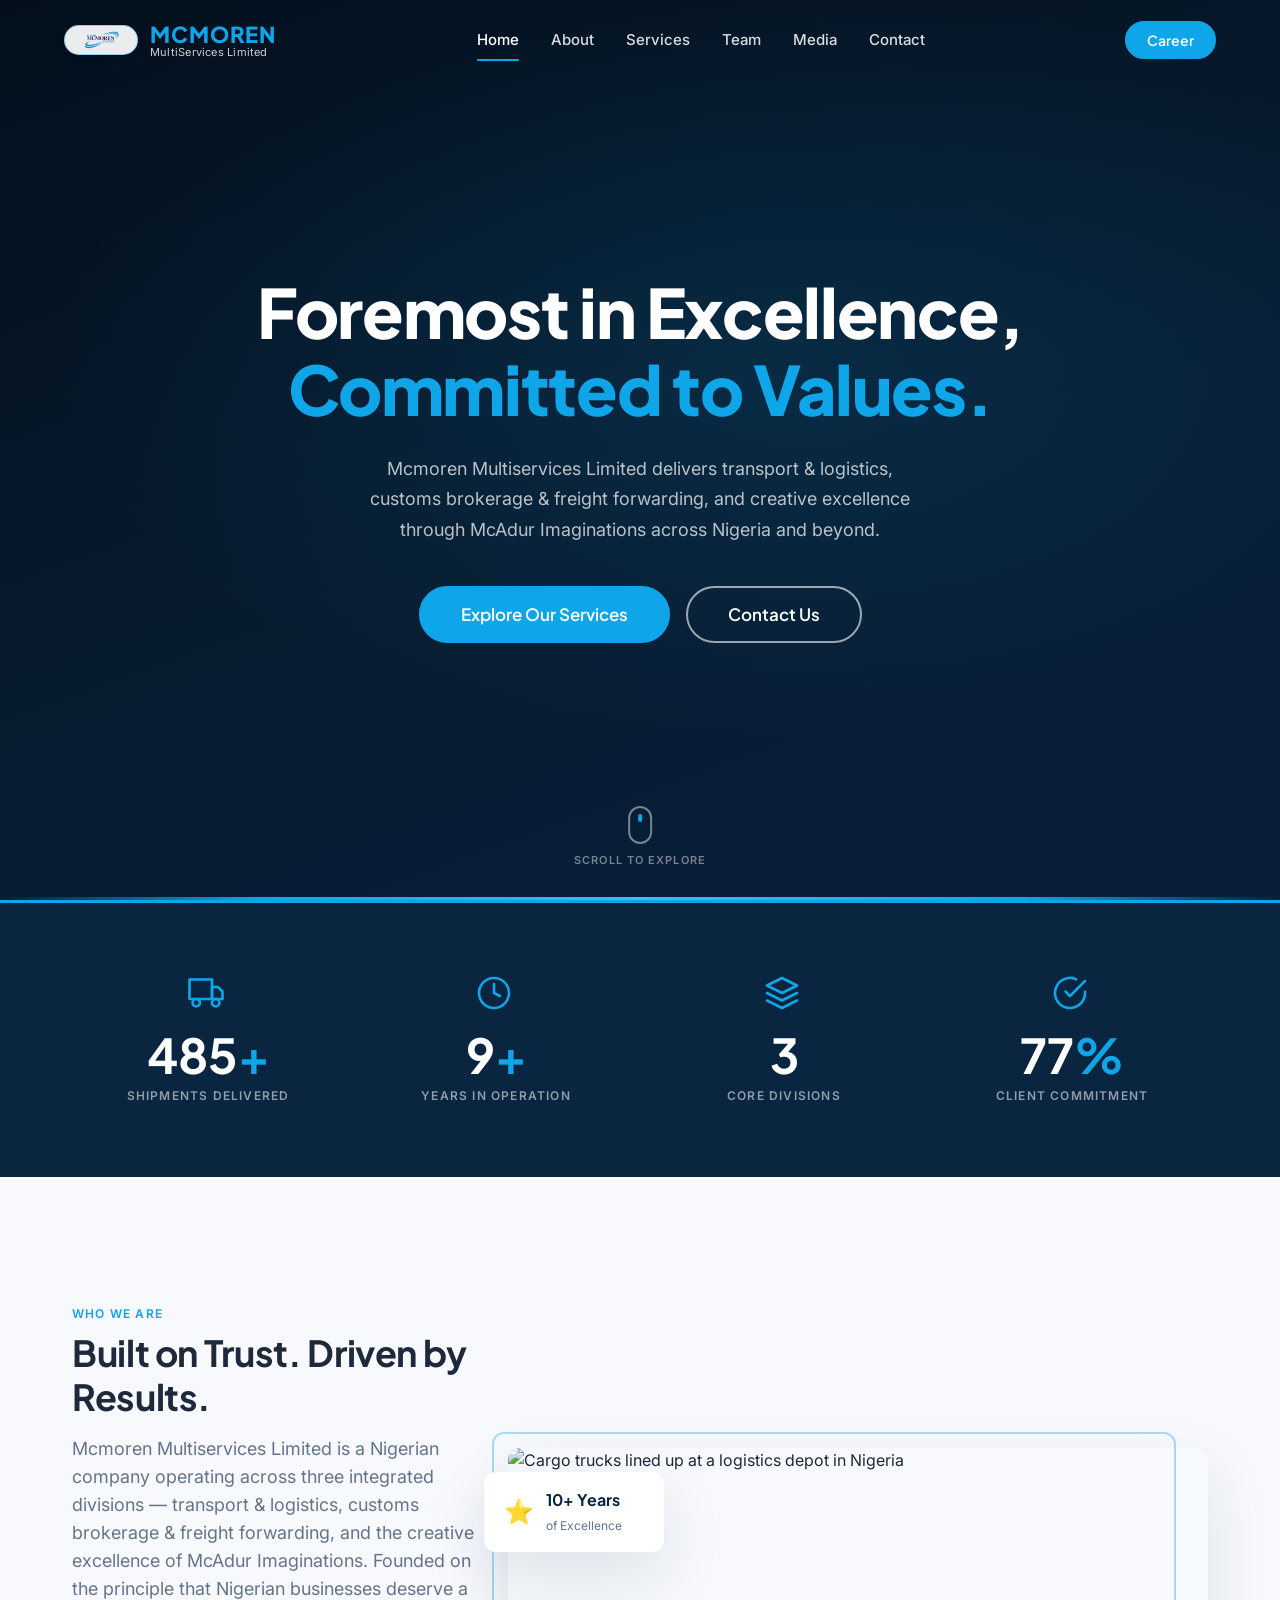
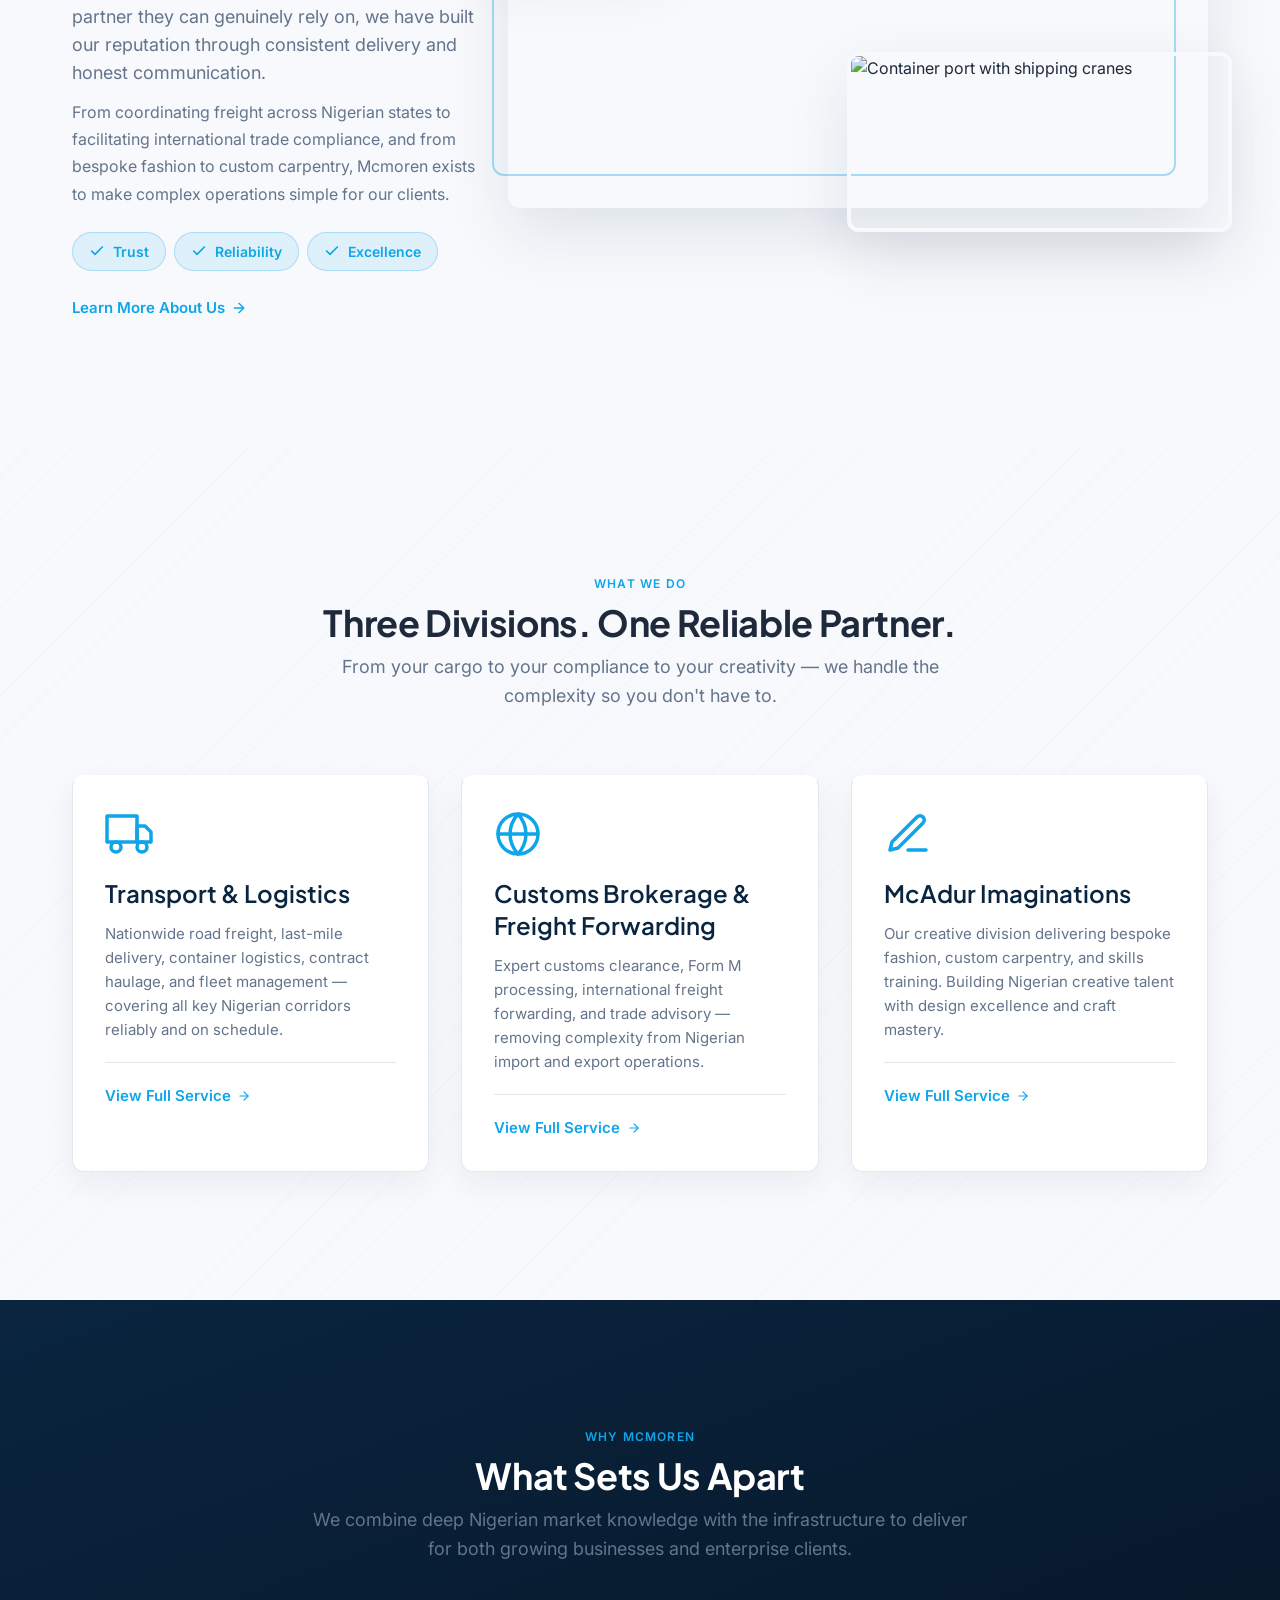
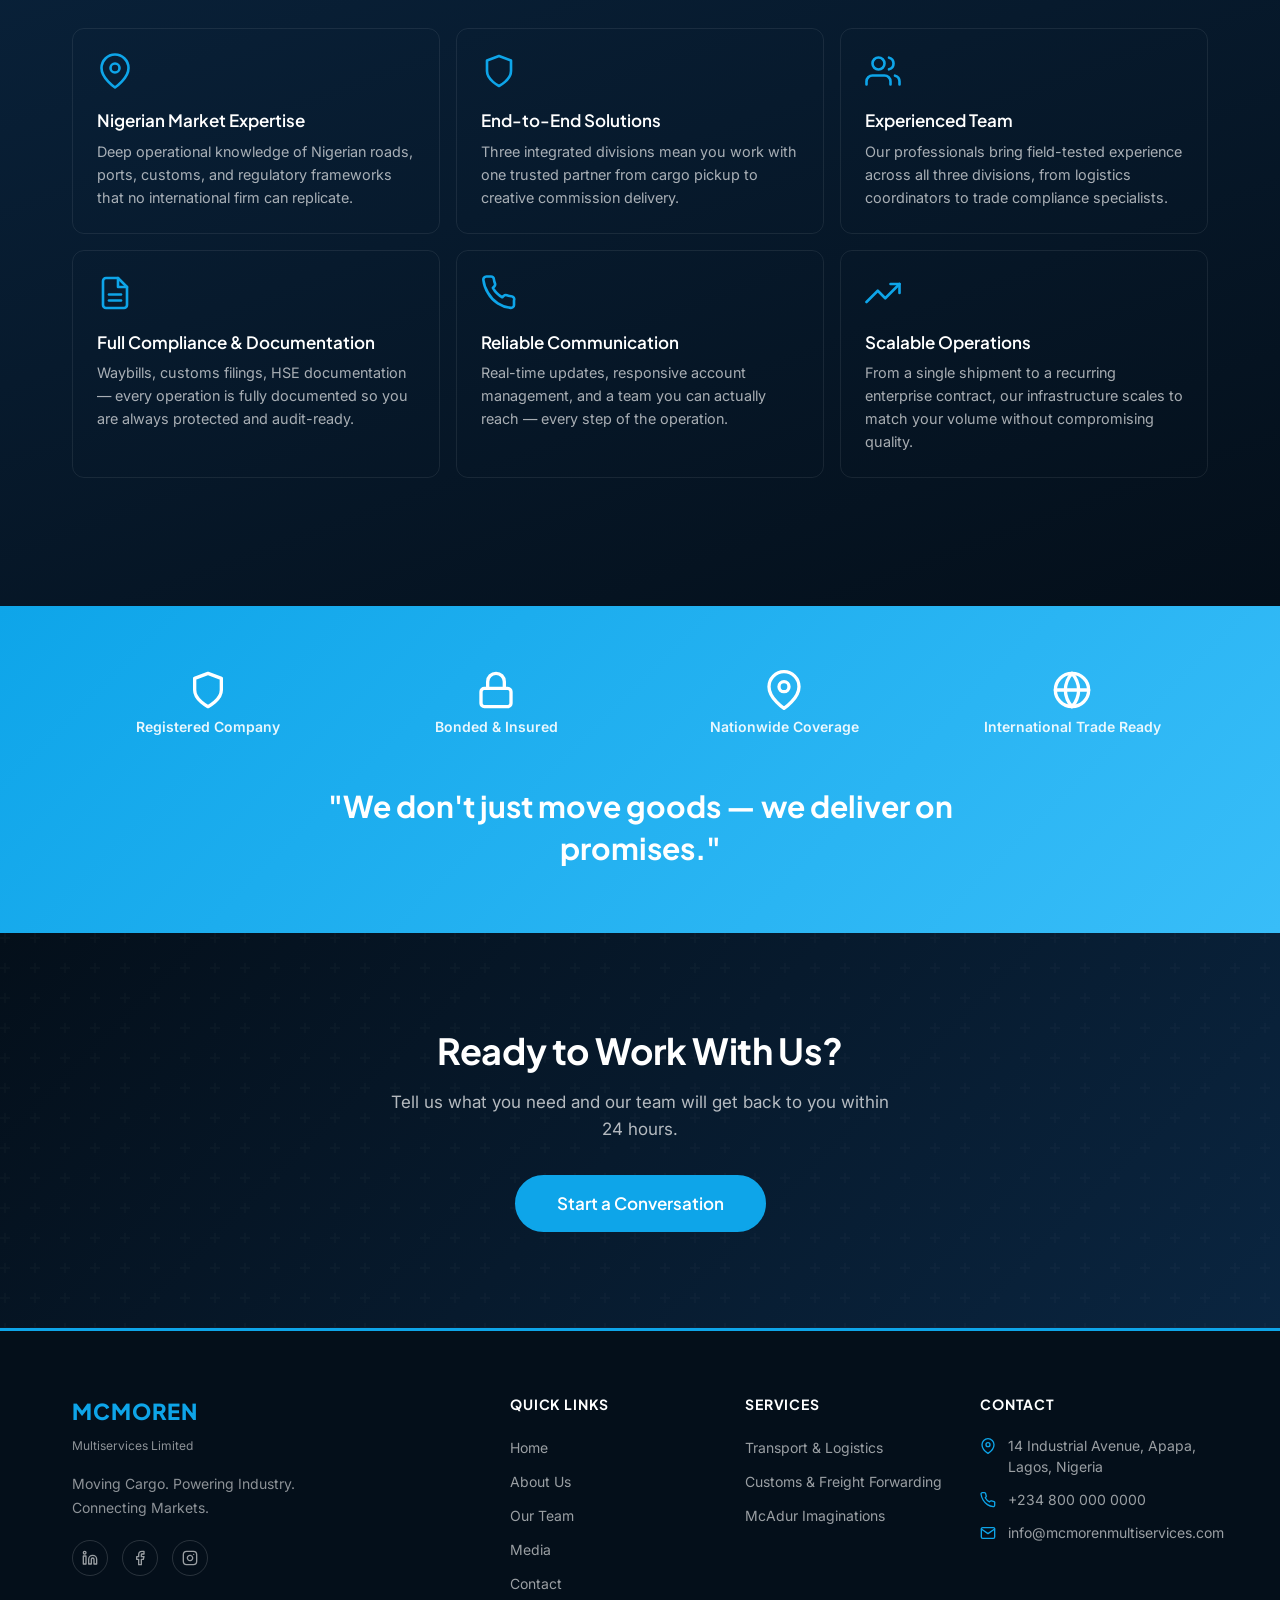
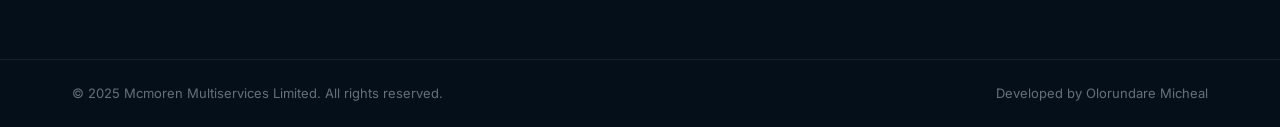
==== commit d3a5e0c1: "Major update: Career page, services hub + 4 detail pages, animated banners, pill nav logo, clickable" ====
--- a/index.html
+++ b/index.html
@@ -131,8 +131,8 @@
     <nav class="nav" id="main-nav" aria-label="Main navigation">
       <div class="nav__inner">
         <a href="index.html" class="nav__logo" aria-label="Mcmoren Multiservices Limited — Home" style="display: flex; align-items: center; gap: 0.75rem;">
-          <div class="nav-logo-card" style="width: 40px; height: 40px; border-radius: 50%; background: #ffffff; display: flex; align-items: center; justify-content: center; box-shadow: 0 4px 12px rgba(0,0,0,0.1); flex-shrink: 0;">
-            <img src="assets/images/MM_logo.png" alt="Mcmoren Logo" style="width: 28px; height: auto; object-fit: contain;">
+          <div class="nav-logo-card" style="border-radius: 20px; padding: 4px 10px; background: rgba(255,255,255,0.92); display: flex; align-items: center; justify-content: center; box-shadow: 0 2px 8px rgba(0,0,0,0.12); flex-shrink: 0; border: 1.5px solid rgba(14,165,233,0.4);">
+            <img src="assets/images/MM_logo.png" alt="Mcmoren Logo" style="width: 52px; height: auto; object-fit: contain;">
           </div>
           <div>
             <span class="nav__logo-main" style="display: block;">MCMOREN</span>
@@ -147,7 +147,7 @@
           <a href="media.html" class="nav__link" role="menuitem">Media</a>
           <a href="contact.html" class="nav__link" role="menuitem">Contact</a>
         </div>
-        <a href="contact.html" class="btn btn--primary btn--sm nav__cta">Get In Touch</a>
+        <a href="career.html" class="btn btn--primary btn--sm nav__cta">Career</a>
         <button class="nav__hamburger" aria-label="Open navigation menu" aria-expanded="false"
           aria-controls="mobile-menu">
           <span class="nav__hamburger-line"></span>
@@ -165,7 +165,7 @@
         <a href="teams.html" class="nav__mobile-link">Team</a>
         <a href="media.html" class="nav__mobile-link">Media</a>
         <a href="contact.html" class="nav__mobile-link">Contact</a>
-        <div class="nav__mobile-cta"><a href="contact.html" class="btn btn--primary btn--full">Get In Touch</a></div>
+        <div class="nav__mobile-cta"><a href="career.html" class="btn btn--primary btn--full">Career</a></div>
       </div>
     </div>
   </header>
@@ -186,19 +186,7 @@
       </div>
 
       <div class="container hero__content">
-        <div class="hero__badge">
-          <div class="hero-logo-card">
-            <img src="assets/images/MM_logo.png" alt="Mcmoren Logo" />
-          </div>
-          <span class="badge badge--accent" style="margin: 0;">
-            <svg width="13" height="13" viewBox="0 0 24 24" fill="none" stroke="currentColor" stroke-width="2.5"
-              stroke-linecap="round" stroke-linejoin="round" aria-hidden="true">
-              <rect x="3" y="11" width="18" height="11" rx="2" ry="2"></rect>
-              <path d="M7 11V7a5 5 0 0 1 10 0v4"></path>
-            </svg>
-            Trusted Nigerian Multiservice Company
-          </span>
-        </div>
+
 
         <!-- Headline — line-by-line for GSAP stagger -->
         <h1 class="hero__headline"
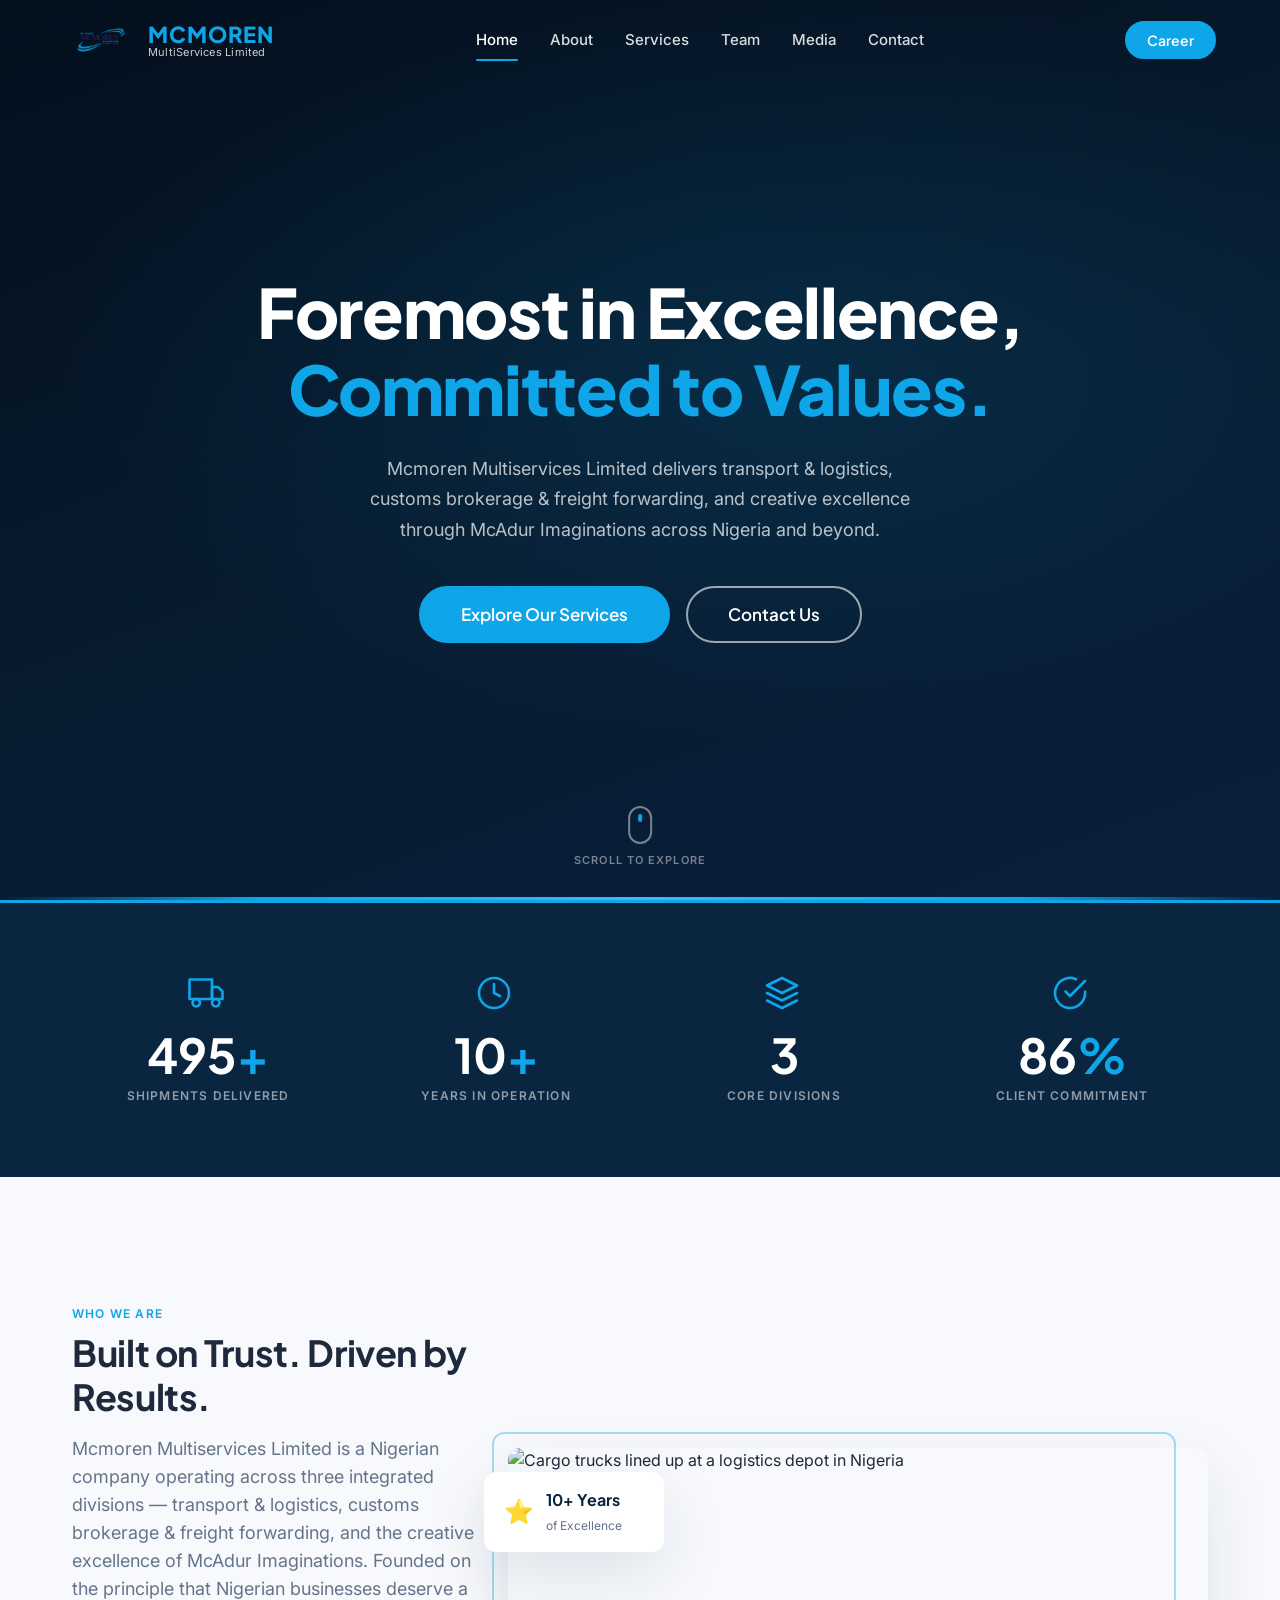
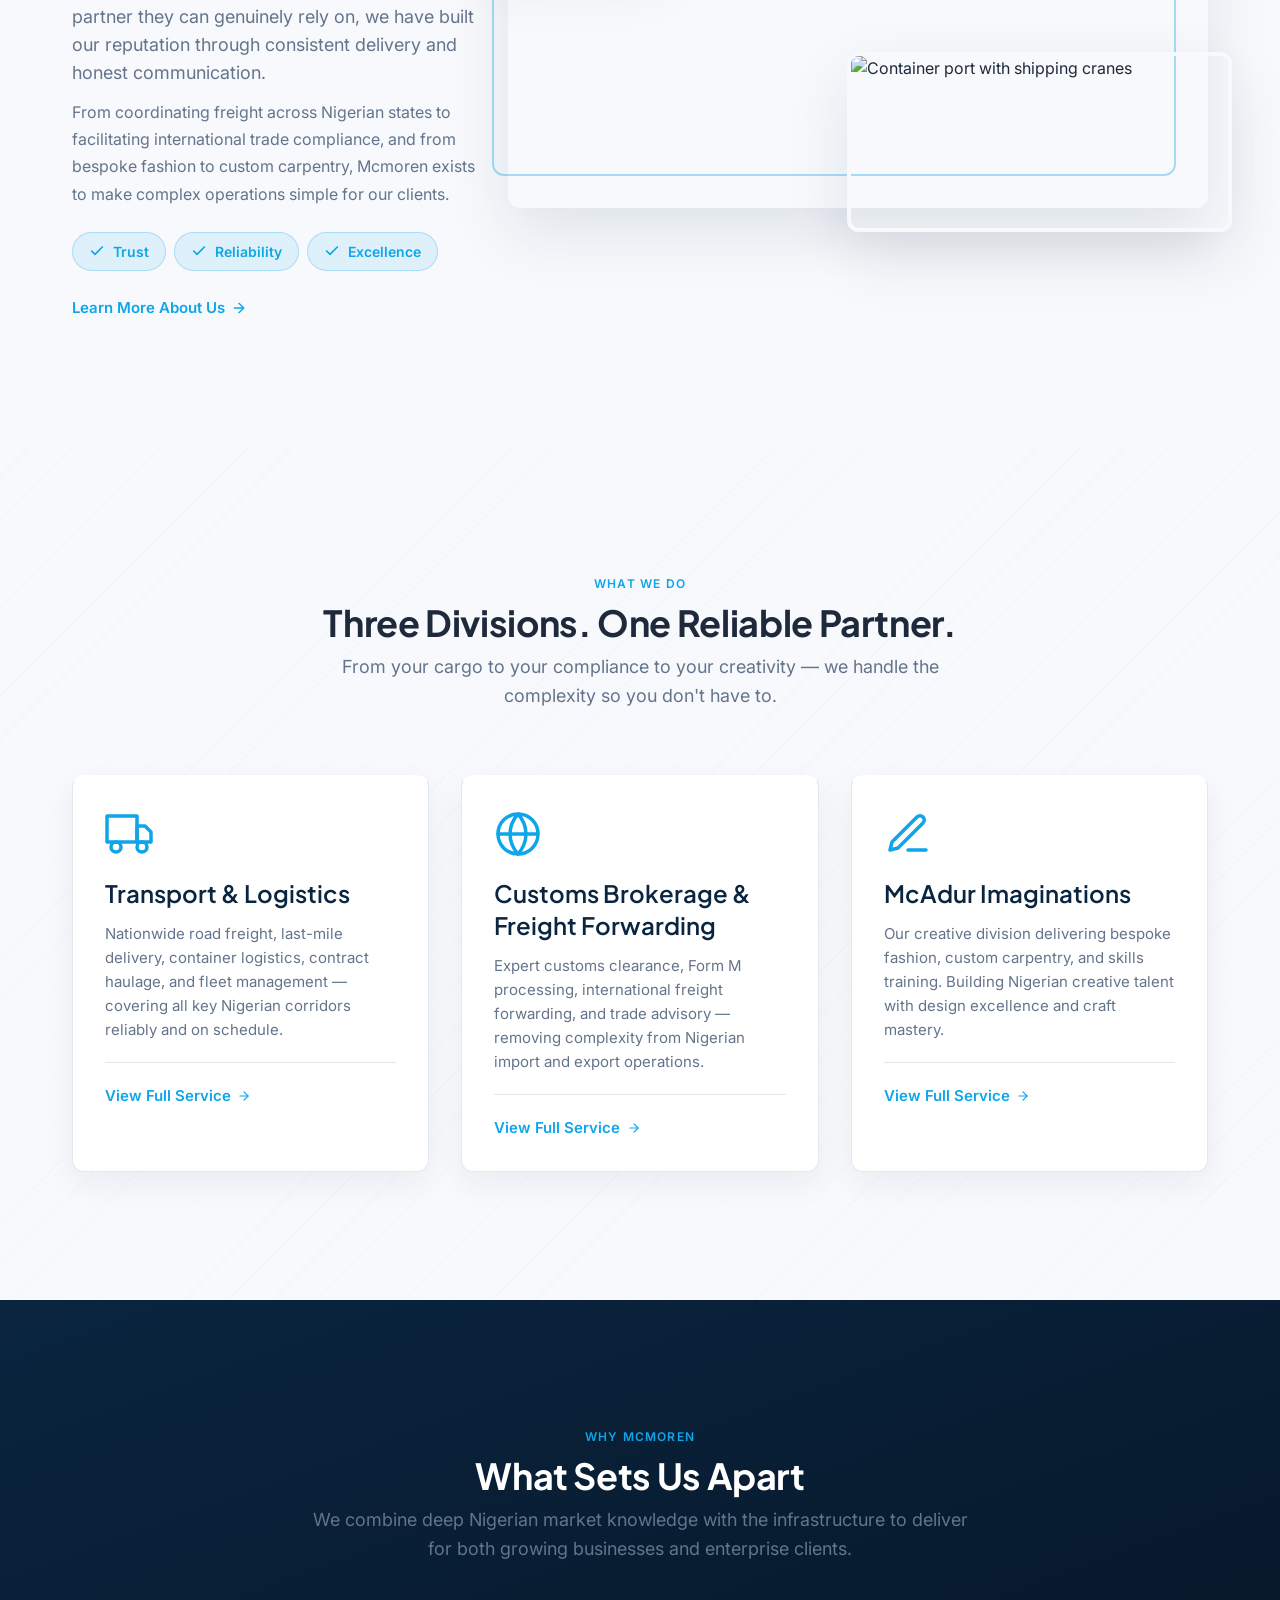
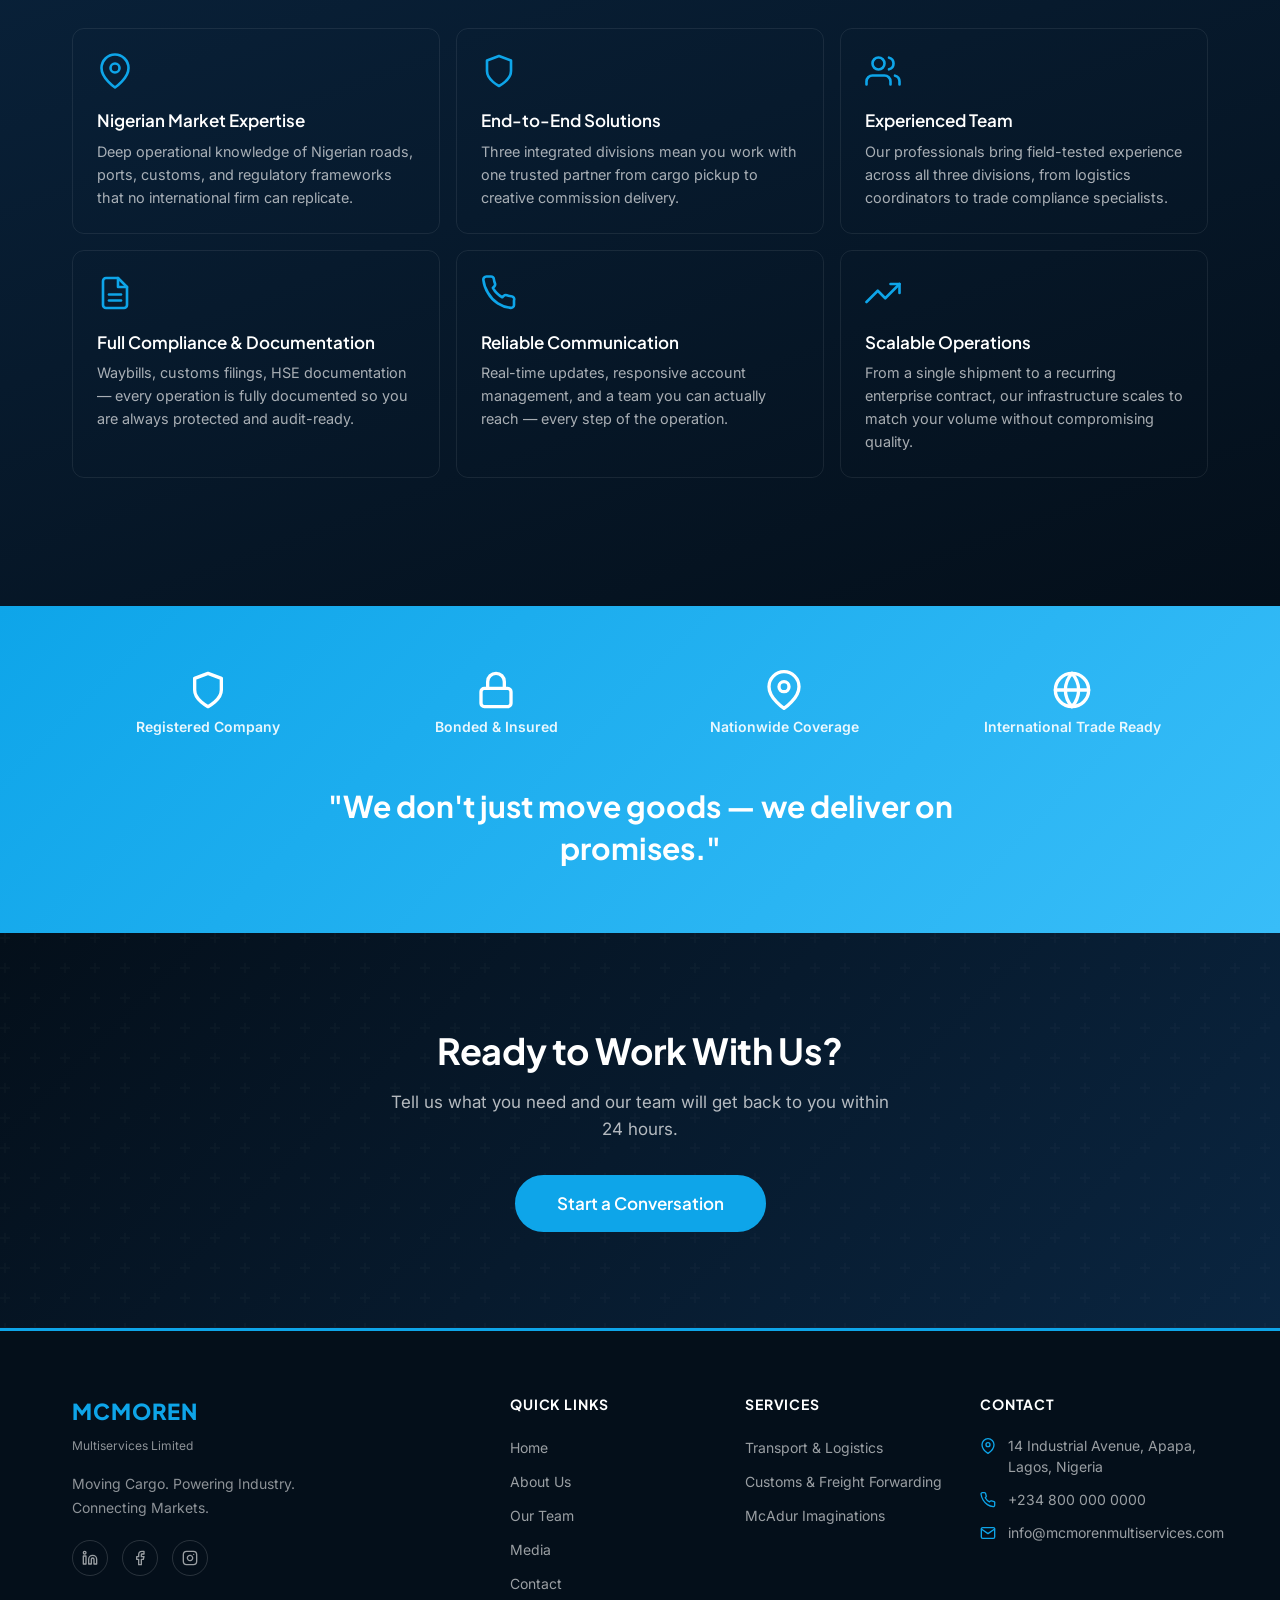
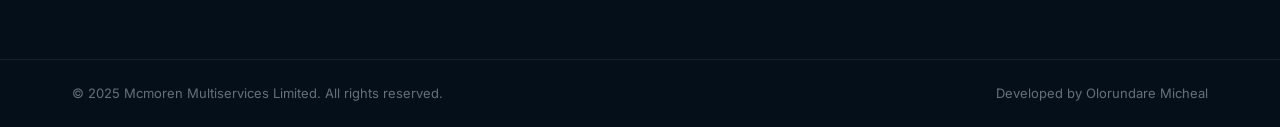
==== commit 7a9ac524: "UX: remove nav logo pill, increase logo to 72px bare" ====
--- a/index.html
+++ b/index.html
@@ -131,9 +131,7 @@
     <nav class="nav" id="main-nav" aria-label="Main navigation">
       <div class="nav__inner">
         <a href="index.html" class="nav__logo" aria-label="Mcmoren Multiservices Limited — Home" style="display: flex; align-items: center; gap: 0.75rem;">
-          <div class="nav-logo-card" style="border-radius: 20px; padding: 4px 10px; background: rgba(255,255,255,0.92); display: flex; align-items: center; justify-content: center; box-shadow: 0 2px 8px rgba(0,0,0,0.12); flex-shrink: 0; border: 1.5px solid rgba(14,165,233,0.4);">
-            <img src="assets/images/MM_logo.png" alt="Mcmoren Logo" style="width: 52px; height: auto; object-fit: contain;">
-          </div>
+          <img src="assets/images/MM_logo.png" alt="Mcmoren Logo" style="width: 72px; height: auto; object-fit: contain; flex-shrink: 0;">
           <div>
             <span class="nav__logo-main" style="display: block;">MCMOREN</span>
             <span class="nav__logo-sub" style="display: block;">MultiServices Limited</span>
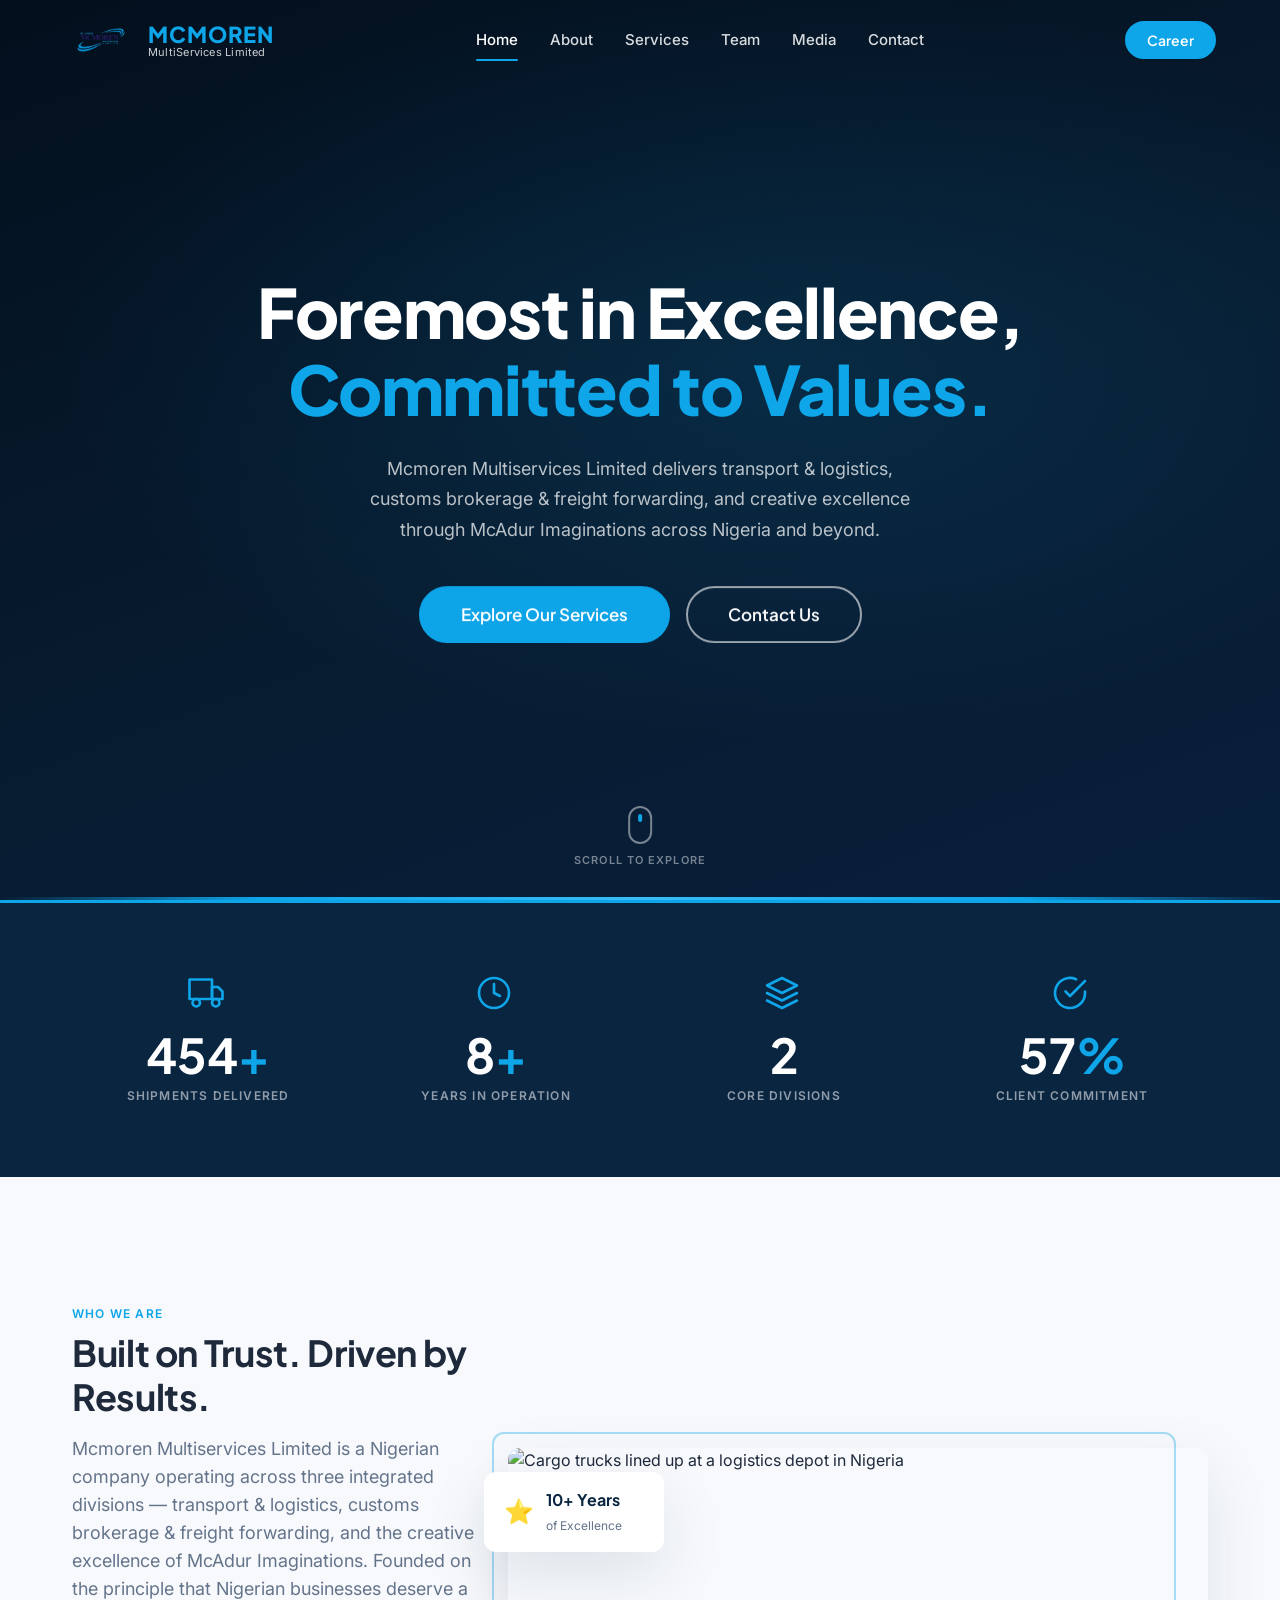
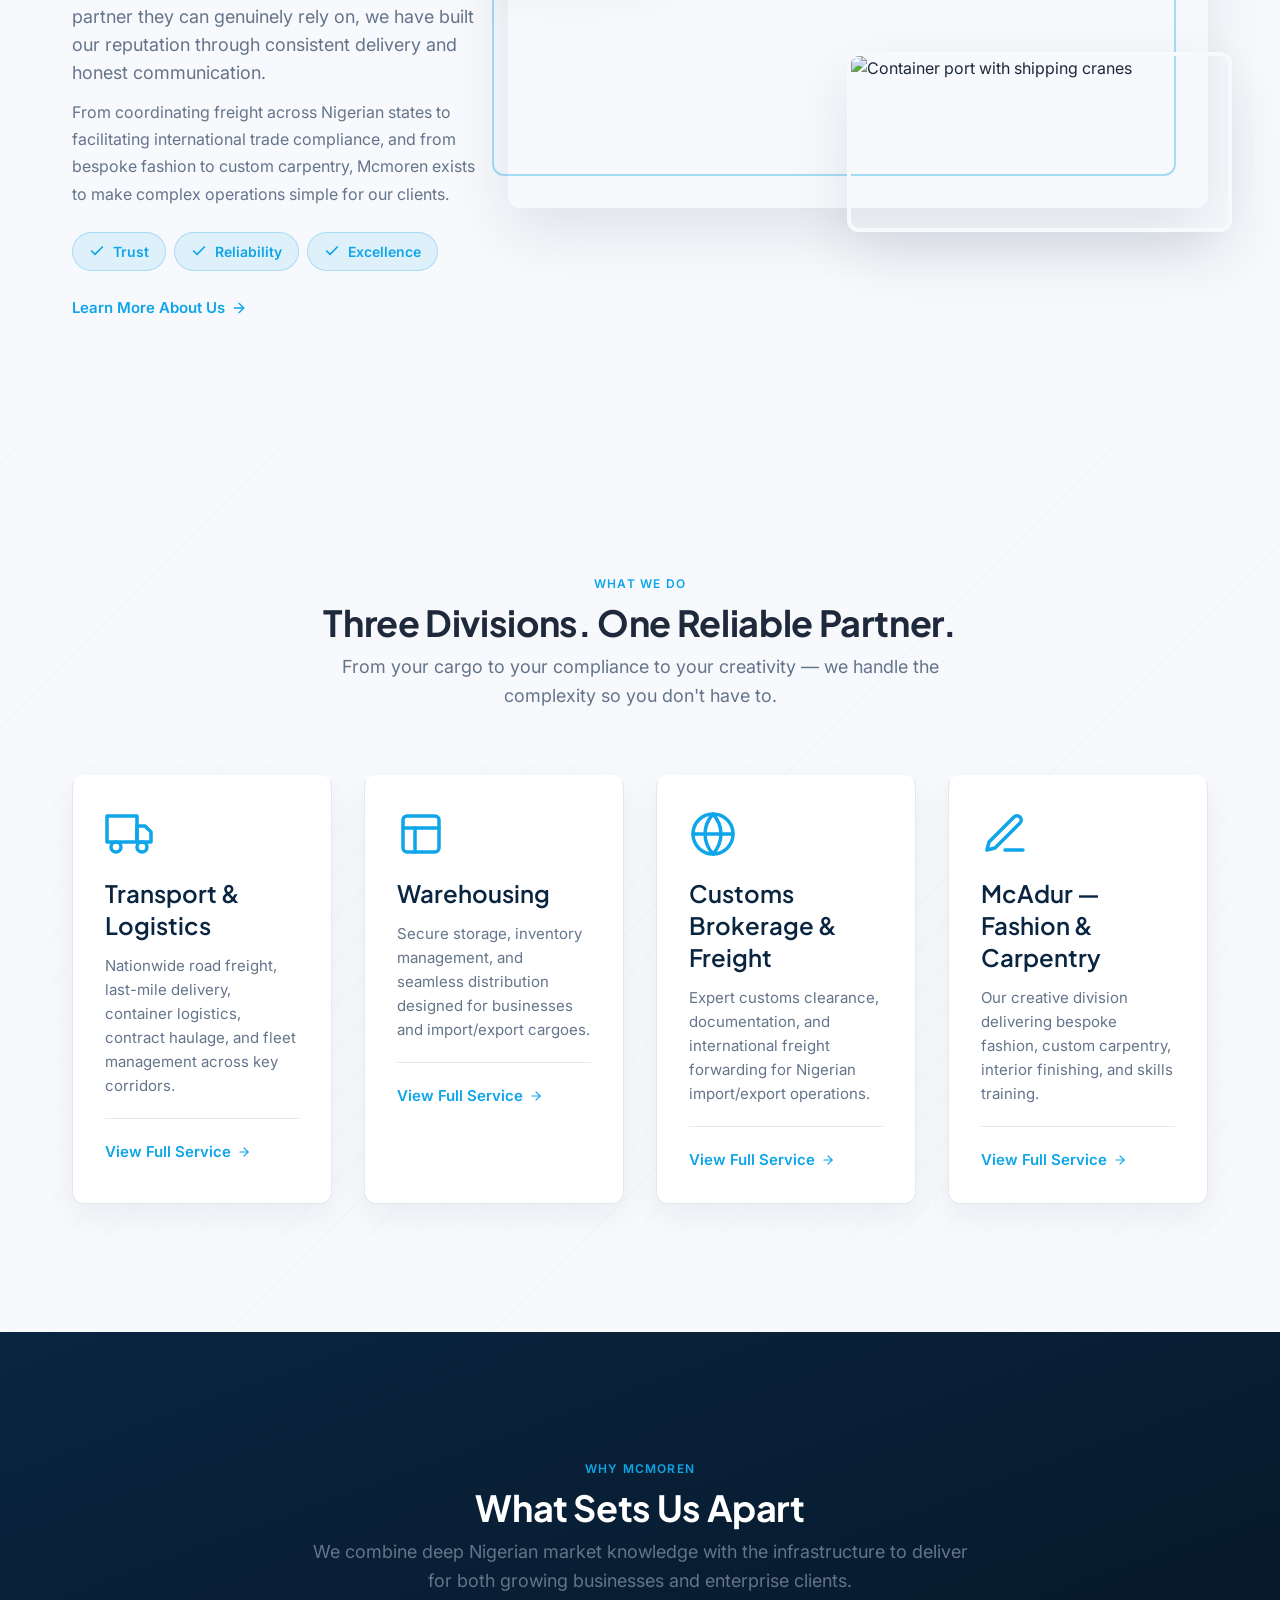
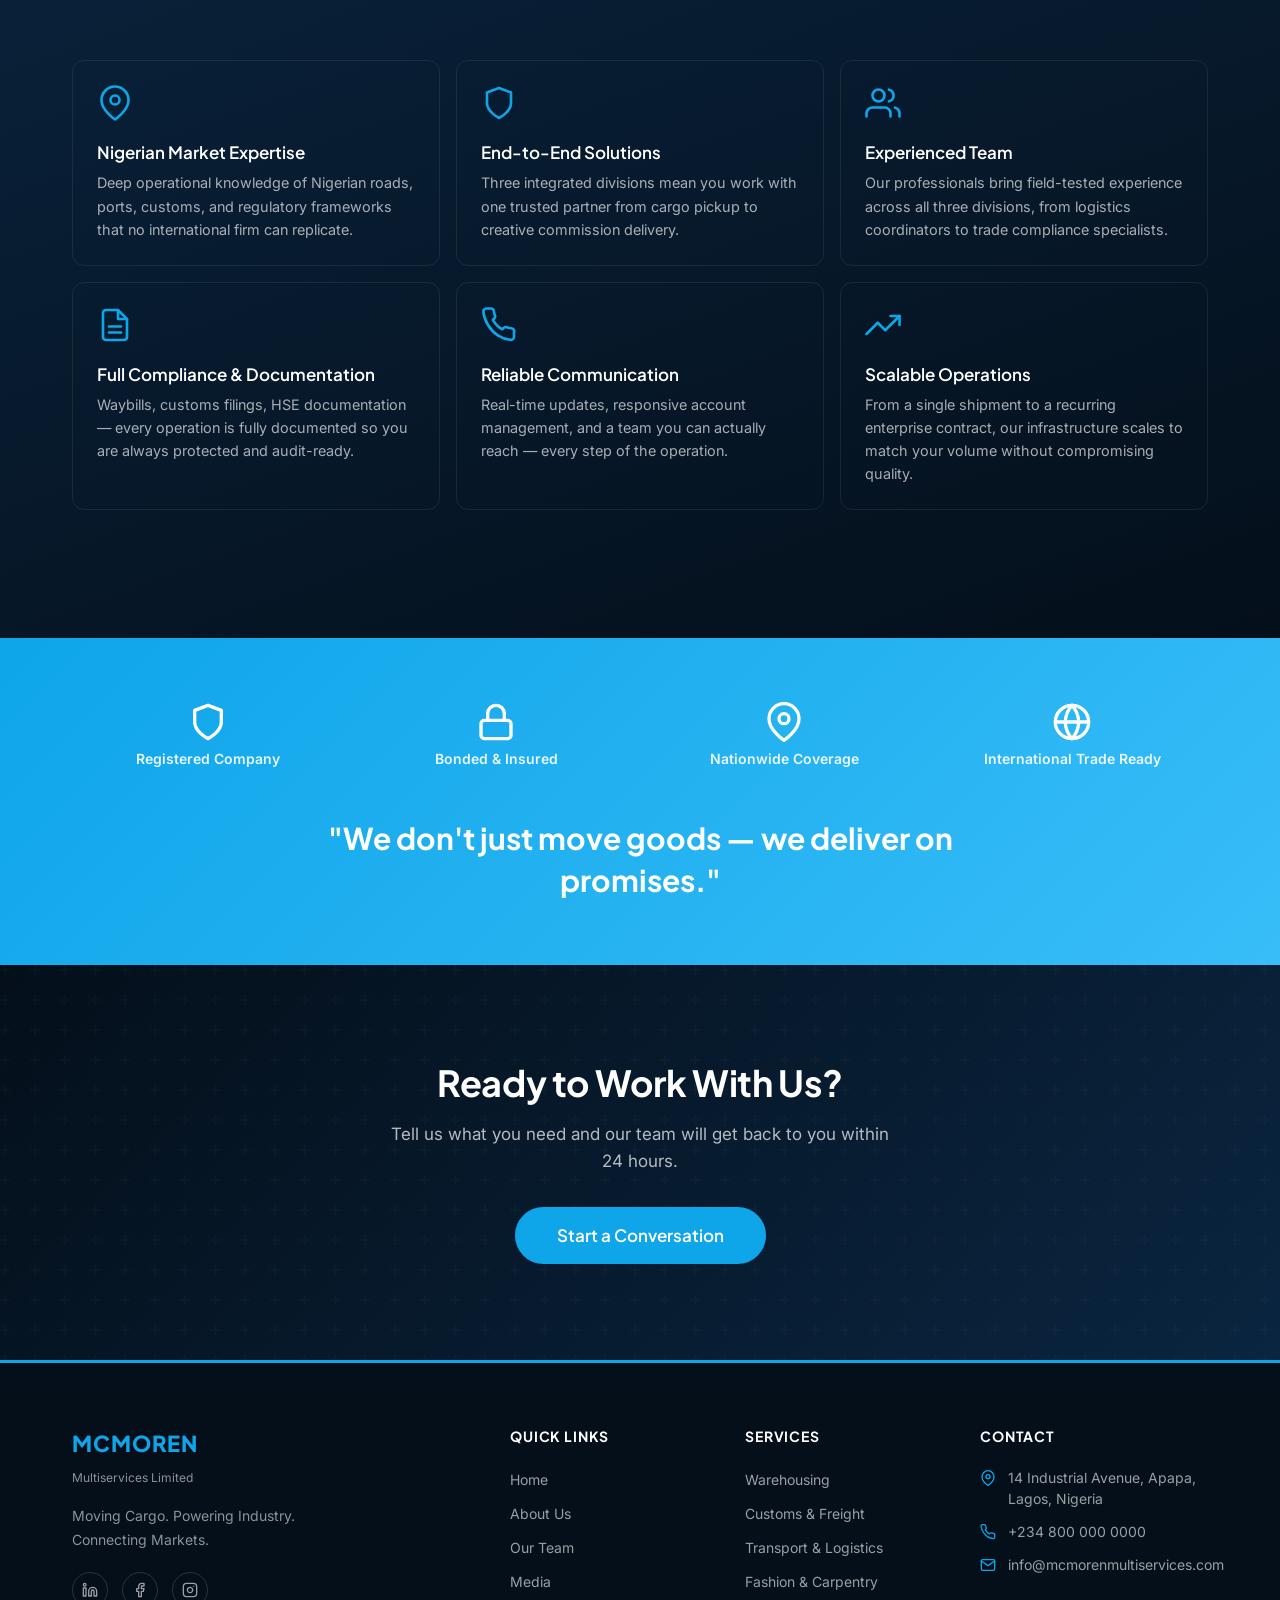
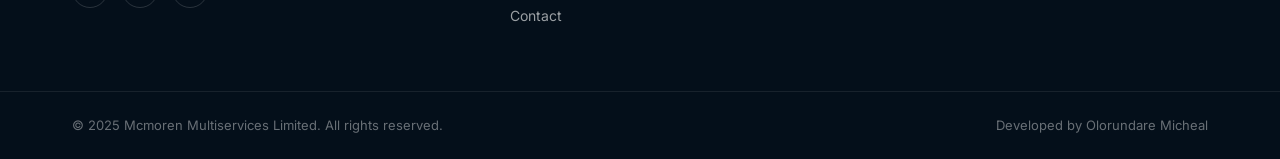
==== commit 20362e0a: "feat: replace old dummy services with 4 actual company divisions on landing page & footers" ====
--- a/index.html
+++ b/index.html
@@ -325,7 +325,7 @@
           <p class="section__subtitle reveal" data-delay="200">From your cargo to your compliance to your creativity —
             we handle the complexity so you don't have to.</p>
         </div>
-        <div class="grid grid--3" style="margin-top:3rem;">
+        <div class="grid grid--4" style="margin-top:3rem;">
           <article class="card card--service reveal" data-delay="0">
             <div class="card__icon" aria-hidden="true"><svg width="48" height="48" viewBox="0 0 24 24" fill="none"
                 stroke="currentColor" stroke-width="1.75" stroke-linecap="round" stroke-linejoin="round">
@@ -336,16 +336,33 @@
               </svg></div>
             <h3 class="card__title">Transport &amp; Logistics</h3>
             <p class="card__body">Nationwide road freight, last-mile delivery, container logistics, contract haulage,
-              and fleet management — covering all key Nigerian corridors reliably and on schedule.</p>
+              and fleet management across key corridors.</p>
             <hr class="card__divider">
-            <a href="services.html#transport-logistics" class="card__link">View Full Service <svg width="14" height="14"
+            <a href="services/transport-logistics.html" class="card__link">View Full Service <svg width="14" height="14"
                 viewBox="0 0 24 24" fill="none" stroke="currentColor" stroke-width="2" stroke-linecap="round"
                 stroke-linejoin="round" aria-hidden="true">
                 <line x1="5" y1="12" x2="19" y2="12"></line>
                 <polyline points="12 5 19 12 12 19"></polyline>
               </svg></a>
           </article>
-          <article class="card card--service reveal" data-delay="150">
+          <article class="card card--service reveal" data-delay="100">
+            <div class="card__icon" aria-hidden="true"><svg width="48" height="48" viewBox="0 0 24 24" fill="none"
+                stroke="currentColor" stroke-width="1.75" stroke-linecap="round" stroke-linejoin="round">
+                <rect x="3" y="3" width="18" height="18" rx="2" ry="2"></rect>
+                <line x1="3" y1="9" x2="21" y2="9"></line>
+                <line x1="9" y1="21" x2="9" y2="9"></line>
+              </svg></div>
+            <h3 class="card__title">Warehousing</h3>
+            <p class="card__body">Secure storage, inventory management, and seamless distribution designed for businesses and import/export cargoes.</p>
+            <hr class="card__divider">
+            <a href="services/warehousing.html" class="card__link">View Full Service <svg width="14" height="14"
+                viewBox="0 0 24 24" fill="none" stroke="currentColor" stroke-width="2" stroke-linecap="round"
+                stroke-linejoin="round" aria-hidden="true">
+                <line x1="5" y1="12" x2="19" y2="12"></line>
+                <polyline points="12 5 19 12 12 19"></polyline>
+              </svg></a>
+          </article>
+          <article class="card card--service reveal" data-delay="200">
             <div class="card__icon" aria-hidden="true"><svg width="48" height="48" viewBox="0 0 24 24" fill="none"
                 stroke="currentColor" stroke-width="1.75" stroke-linecap="round" stroke-linejoin="round">
                 <circle cx="12" cy="12" r="10"></circle>
@@ -353,11 +370,10 @@
                 <path d="M12 2a15.3 15.3 0 0 1 4 10 15.3 15.3 0 0 1-4 10 15.3 15.3 0 0 1-4-10 15.3 15.3 0 0 1 4-10z">
                 </path>
               </svg></div>
-            <h3 class="card__title">Customs Brokerage &amp; Freight Forwarding</h3>
-            <p class="card__body">Expert customs clearance, Form M processing, international freight forwarding, and
-              trade advisory — removing complexity from Nigerian import and export operations.</p>
+            <h3 class="card__title">Customs Brokerage &amp; Freight</h3>
+            <p class="card__body">Expert customs clearance, documentation, and international freight forwarding for Nigerian import/export operations.</p>
             <hr class="card__divider">
-            <a href="services.html#customs-freight" class="card__link">View Full Service <svg width="14" height="14"
+            <a href="services/customs-brokerage.html" class="card__link">View Full Service <svg width="14" height="14"
                 viewBox="0 0 24 24" fill="none" stroke="currentColor" stroke-width="2" stroke-linecap="round"
                 stroke-linejoin="round" aria-hidden="true">
                 <line x1="5" y1="12" x2="19" y2="12"></line>
@@ -370,11 +386,10 @@
                 <path d="M12 20h9"></path>
                 <path d="M16.5 3.5a2.121 2.121 0 0 1 3 3L7 19l-4 1 1-4L16.5 3.5z"></path>
               </svg></div>
-            <h3 class="card__title">McAdur Imaginations</h3>
-            <p class="card__body">Our creative division delivering bespoke fashion, custom carpentry, and skills
-              training. Building Nigerian creative talent with design excellence and craft mastery.</p>
+            <h3 class="card__title">McAdur — Fashion &amp; Carpentry</h3>
+            <p class="card__body">Our creative division delivering bespoke fashion, custom carpentry, interior finishing, and skills training.</p>
             <hr class="card__divider">
-            <a href="services.html#mcadur" class="card__link">View Full Service <svg width="14" height="14"
+            <a href="services/fashion-carpentry.html" class="card__link">View Full Service <svg width="14" height="14"
                 viewBox="0 0 24 24" fill="none" stroke="currentColor" stroke-width="2" stroke-linecap="round"
                 stroke-linejoin="round" aria-hidden="true">
                 <line x1="5" y1="12" x2="19" y2="12"></line>
@@ -548,9 +563,10 @@
           <div>
             <h4 class="footer__col-title">Services</h4>
             <ul class="footer__links">
-              <li><a href="services.html#transport-logistics" class="footer__link">Transport &amp; Logistics</a></li>
-              <li><a href="services.html#customs-freight" class="footer__link">Customs &amp; Freight Forwarding</a></li>
-              <li><a href="services.html#mcadur" class="footer__link">McAdur Imaginations</a></li>
+              <li><a href="services/warehousing.html" class="footer__link">Warehousing</a></li>
+              <li><a href="services/customs-brokerage.html" class="footer__link">Customs &amp; Freight</a></li>
+              <li><a href="services/transport-logistics.html" class="footer__link">Transport &amp; Logistics</a></li>
+              <li><a href="services/fashion-carpentry.html" class="footer__link">Fashion &amp; Carpentry</a></li>
             </ul>
           </div>
           <div>
--- a/assets/css/components.css
+++ b/assets/css/components.css
@@ -693,6 +693,7 @@
 .breadcrumb {
   display: flex;
   align-items: center;
+  flex-wrap: wrap; /* Ensure long breadcrumbs wrap on mobile */
   gap: 0.5rem;
   margin-bottom: 1rem;
 }
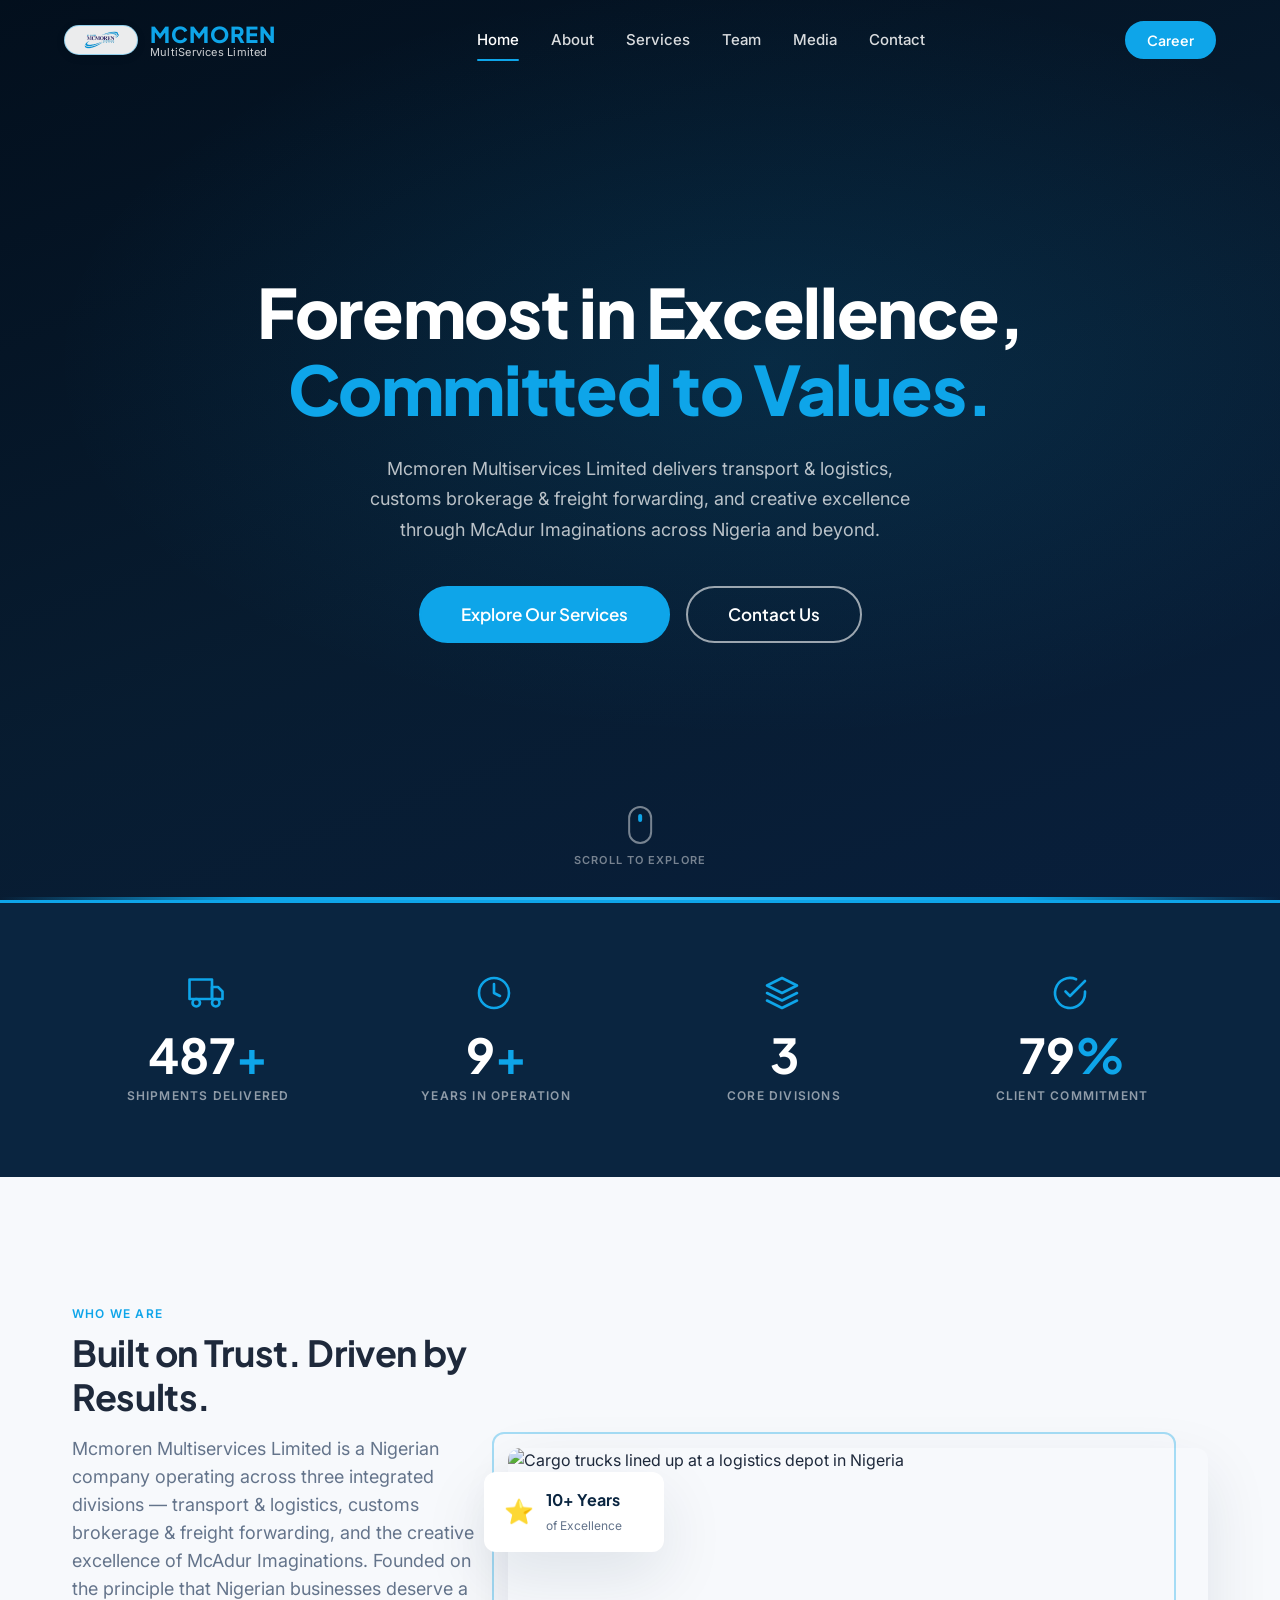
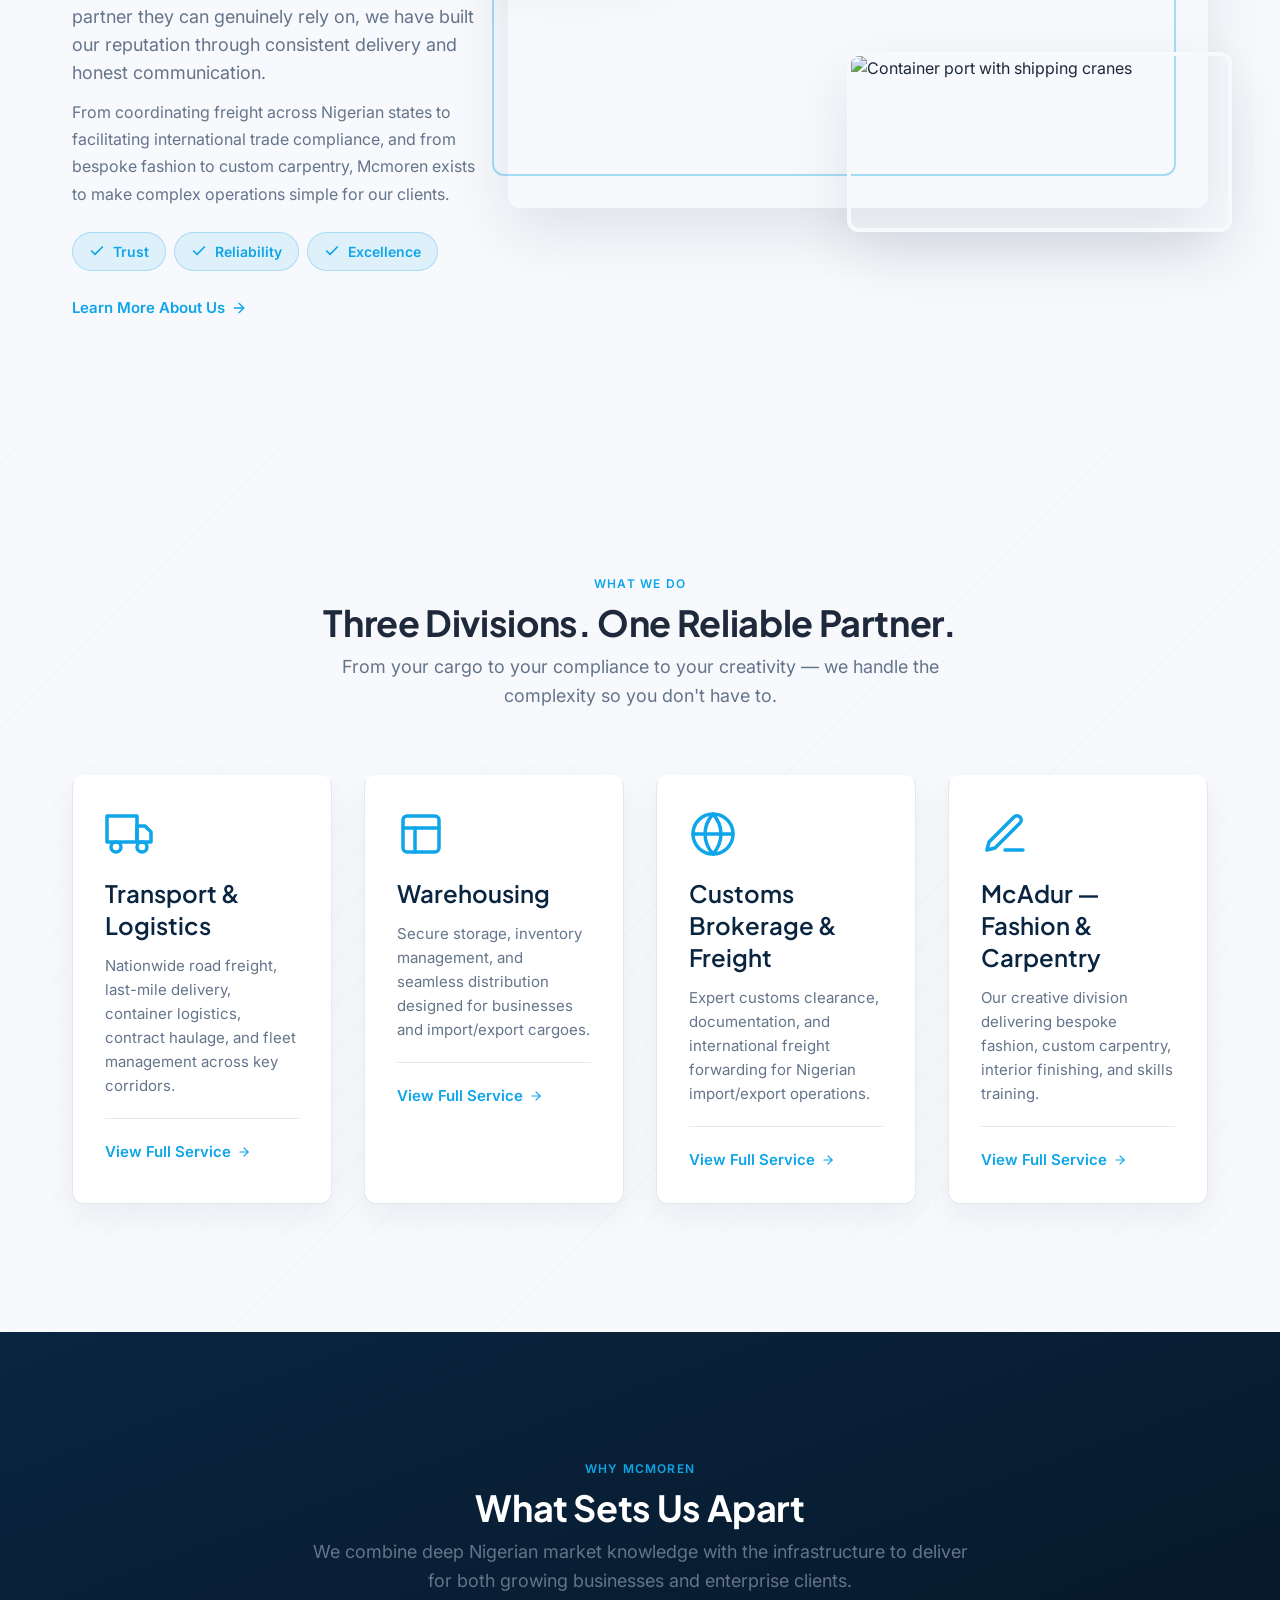
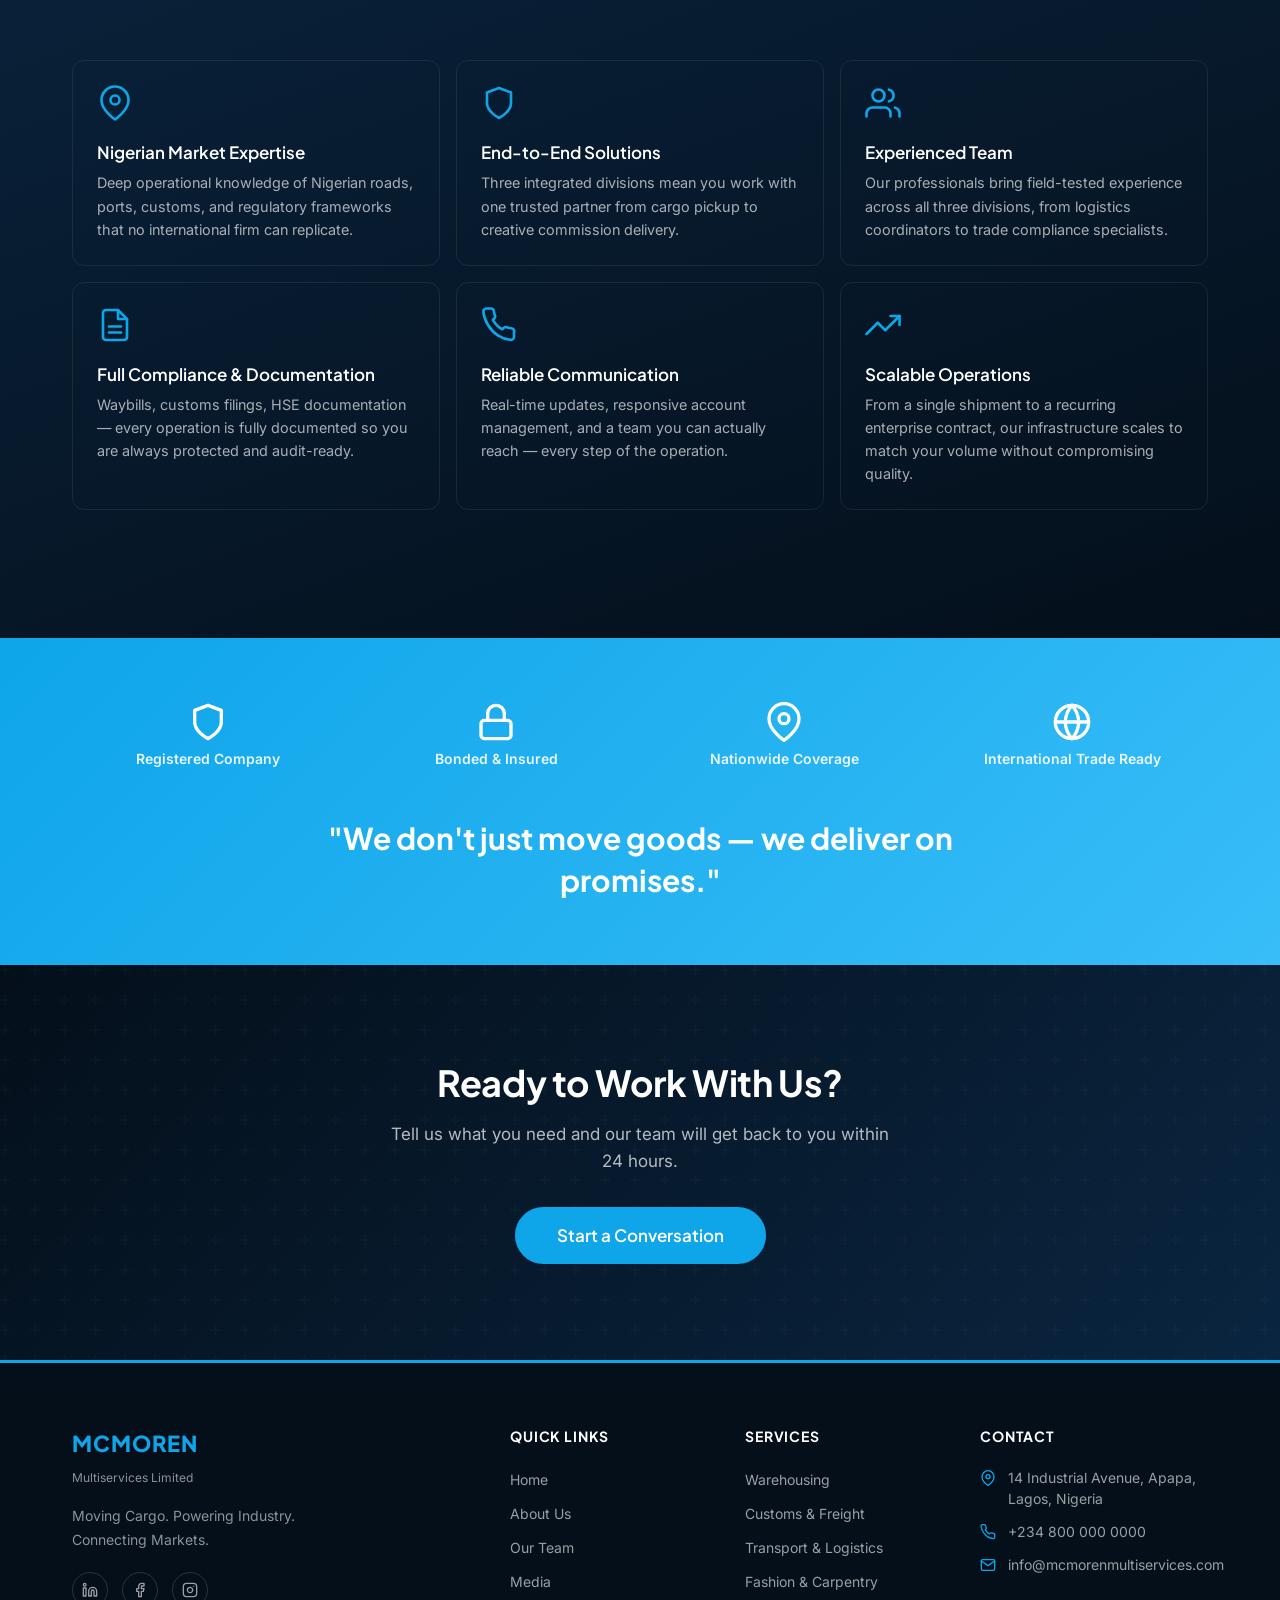
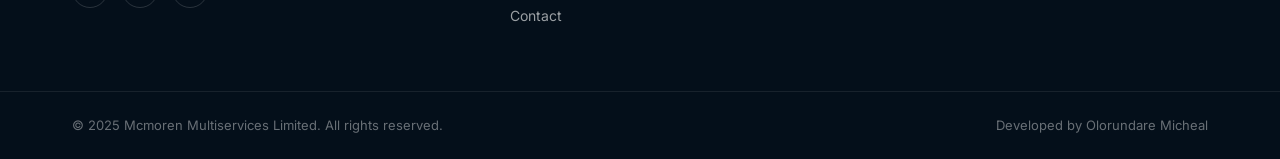
==== commit 9c88314b: "feat: restore nav logo pill globally, update 7 real team members and about us copy" ====
--- a/index.html
+++ b/index.html
@@ -130,8 +130,10 @@
   <header>
     <nav class="nav" id="main-nav" aria-label="Main navigation">
       <div class="nav__inner">
-        <a href="index.html" class="nav__logo" aria-label="Mcmoren Multiservices Limited — Home" style="display: flex; align-items: center; gap: 0.75rem;">
-          <img src="assets/images/MM_logo.png" alt="Mcmoren Logo" style="width: 72px; height: auto; object-fit: contain; flex-shrink: 0;">
+        <a href="index.html" class="nav__logo" aria-label="Mcmoren Multiservices Limited -- Home" style="display: flex; align-items: center; gap: 0.75rem;">
+          <div class="nav-logo-card" style="border-radius: 20px; padding: 4px 10px; background: rgba(255,255,255,0.92); display: flex; align-items: center; justify-content: center; box-shadow: 0 2px 8px rgba(0,0,0,0.12); flex-shrink: 0; border: 1.5px solid rgba(14,165,233,0.4);">
+            <img src="assets/images/MM_logo.png" alt="Mcmoren Logo" style="width: 52px; height: auto; object-fit: contain;">
+          </div>
           <div>
             <span class="nav__logo-main" style="display: block;">MCMOREN</span>
             <span class="nav__logo-sub" style="display: block;">MultiServices Limited</span>
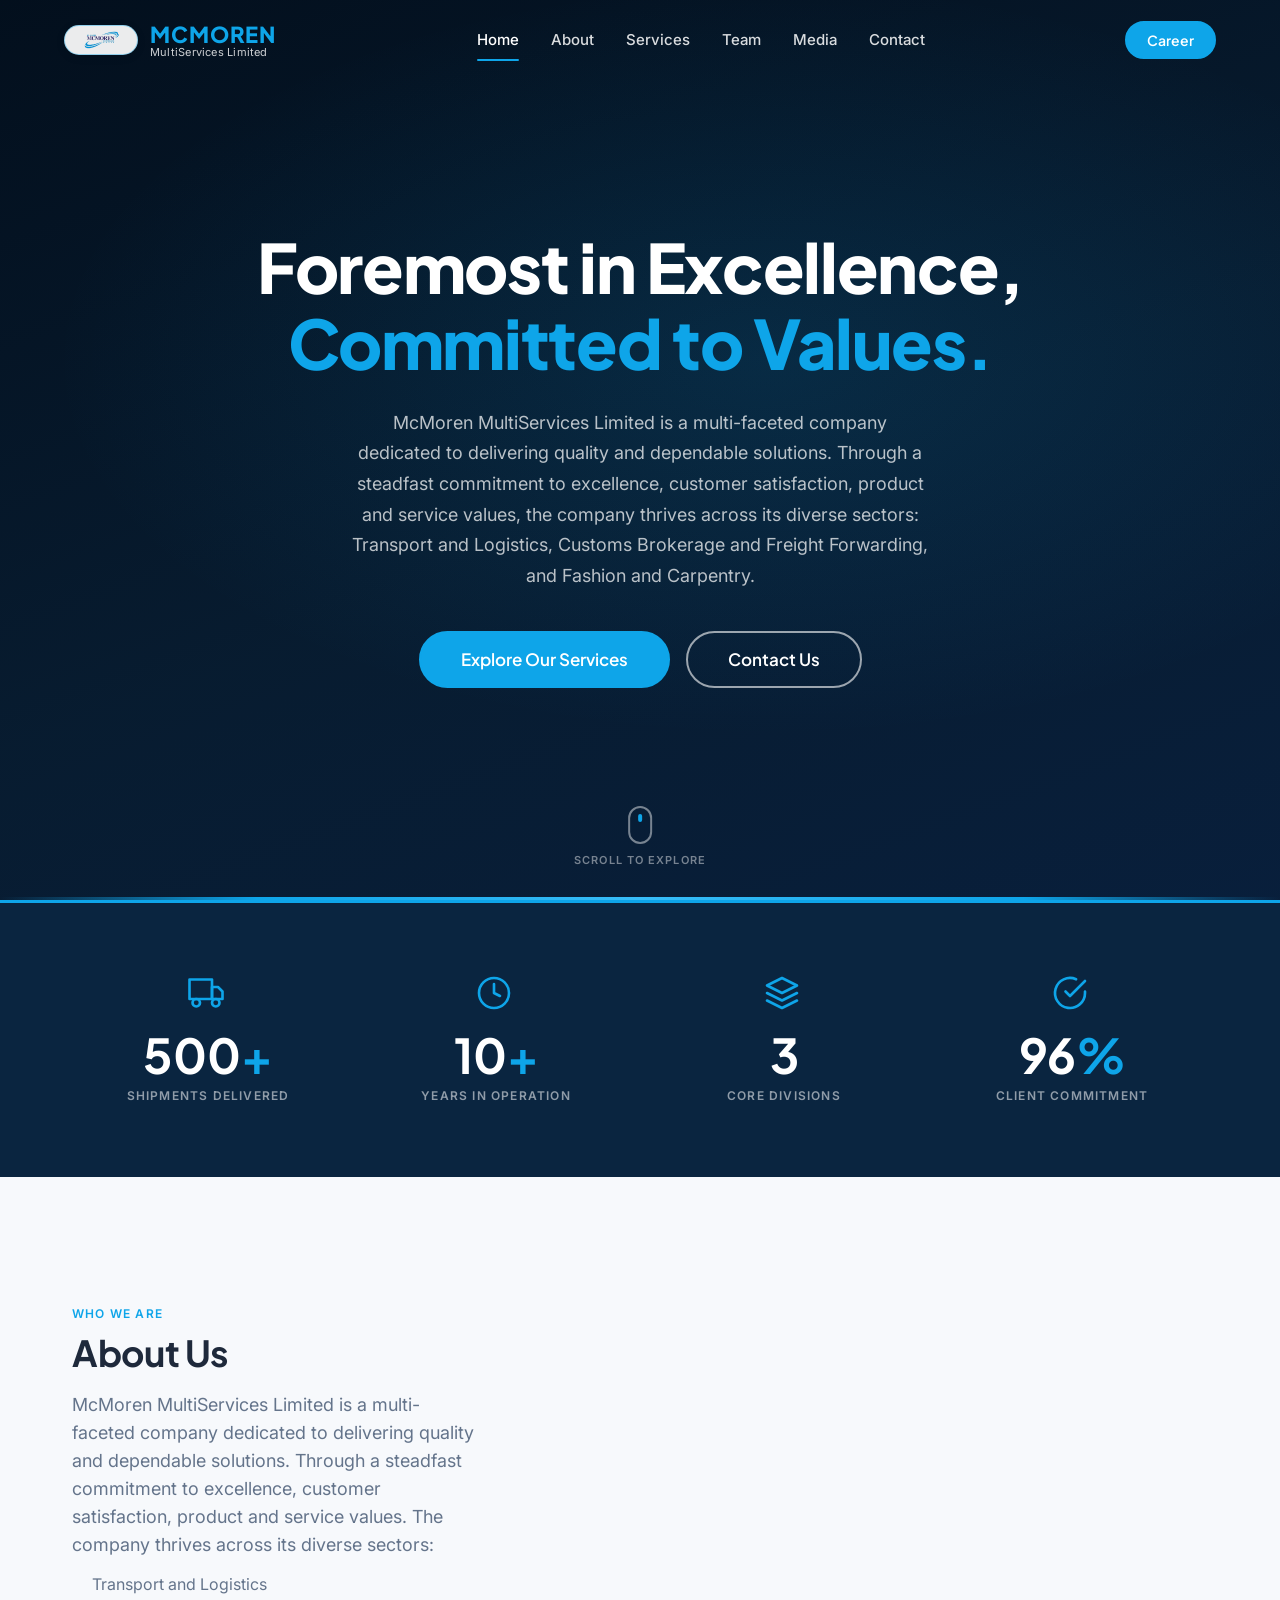
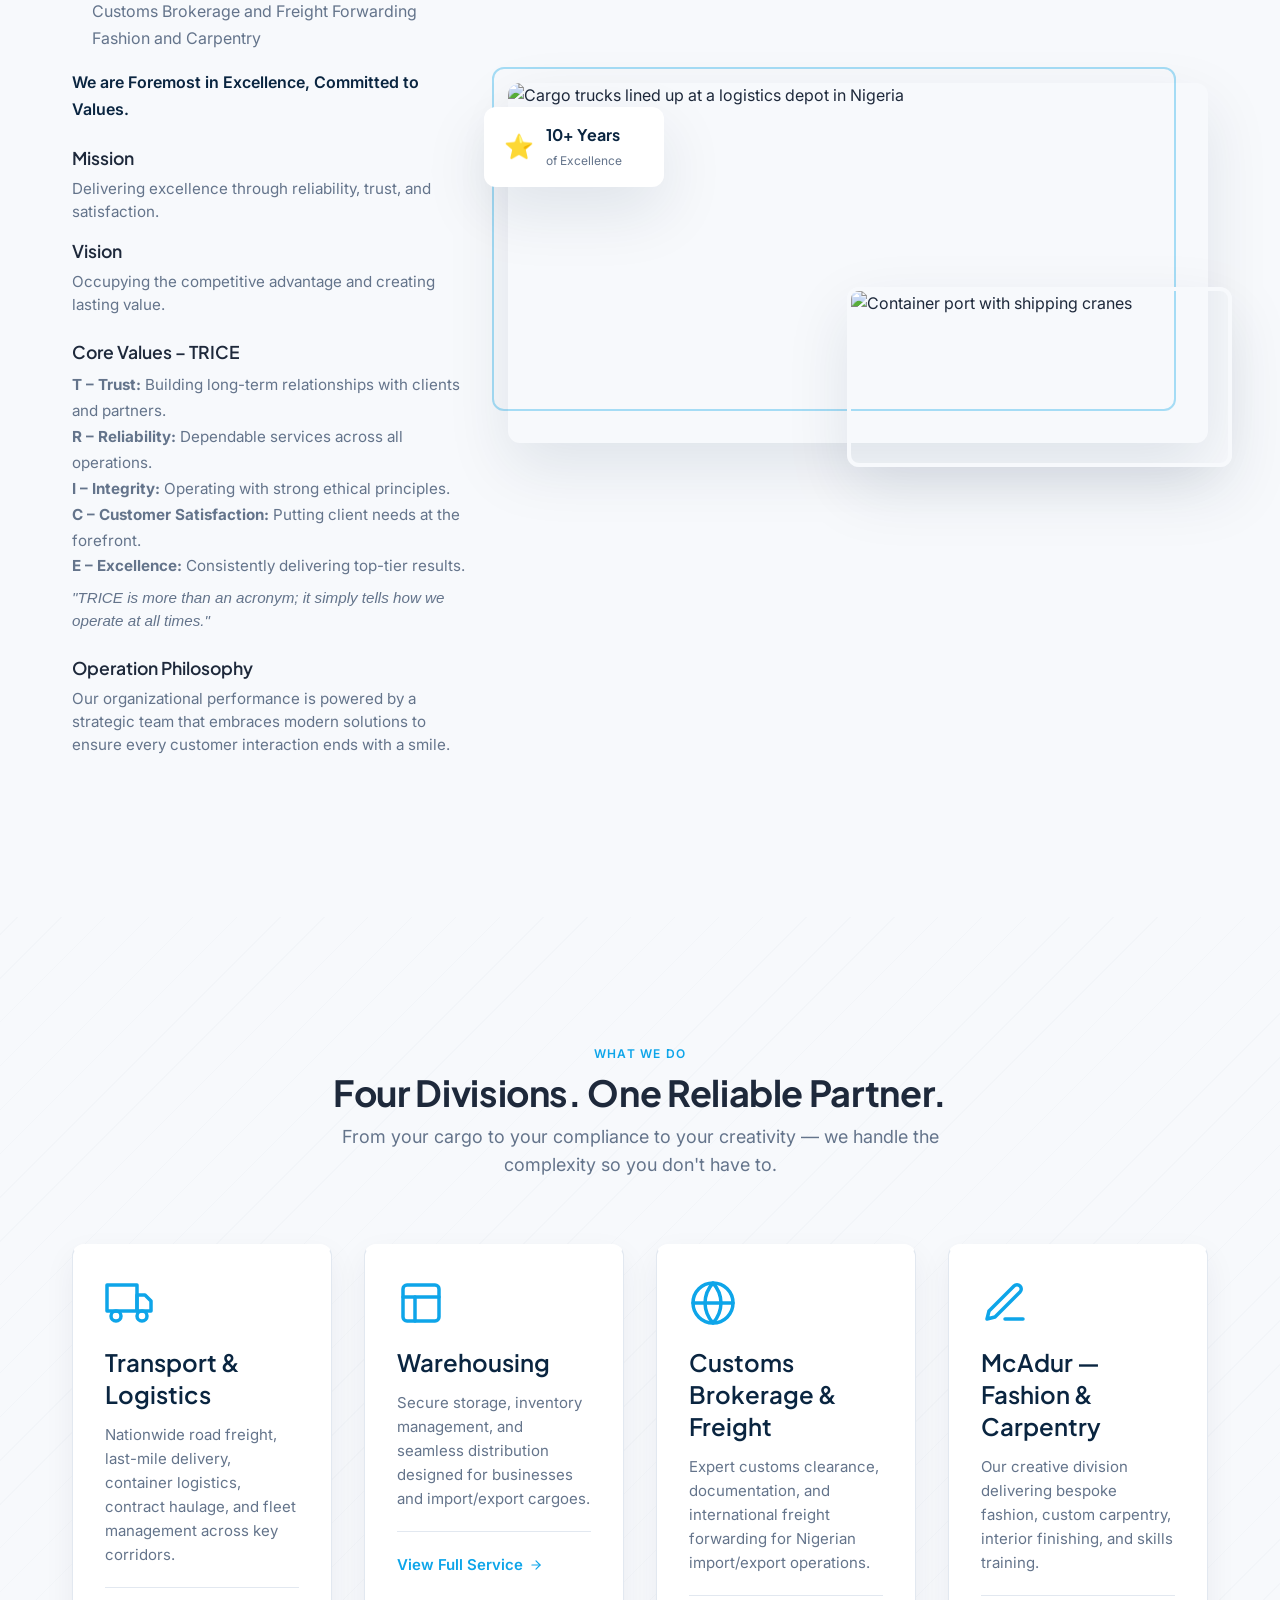
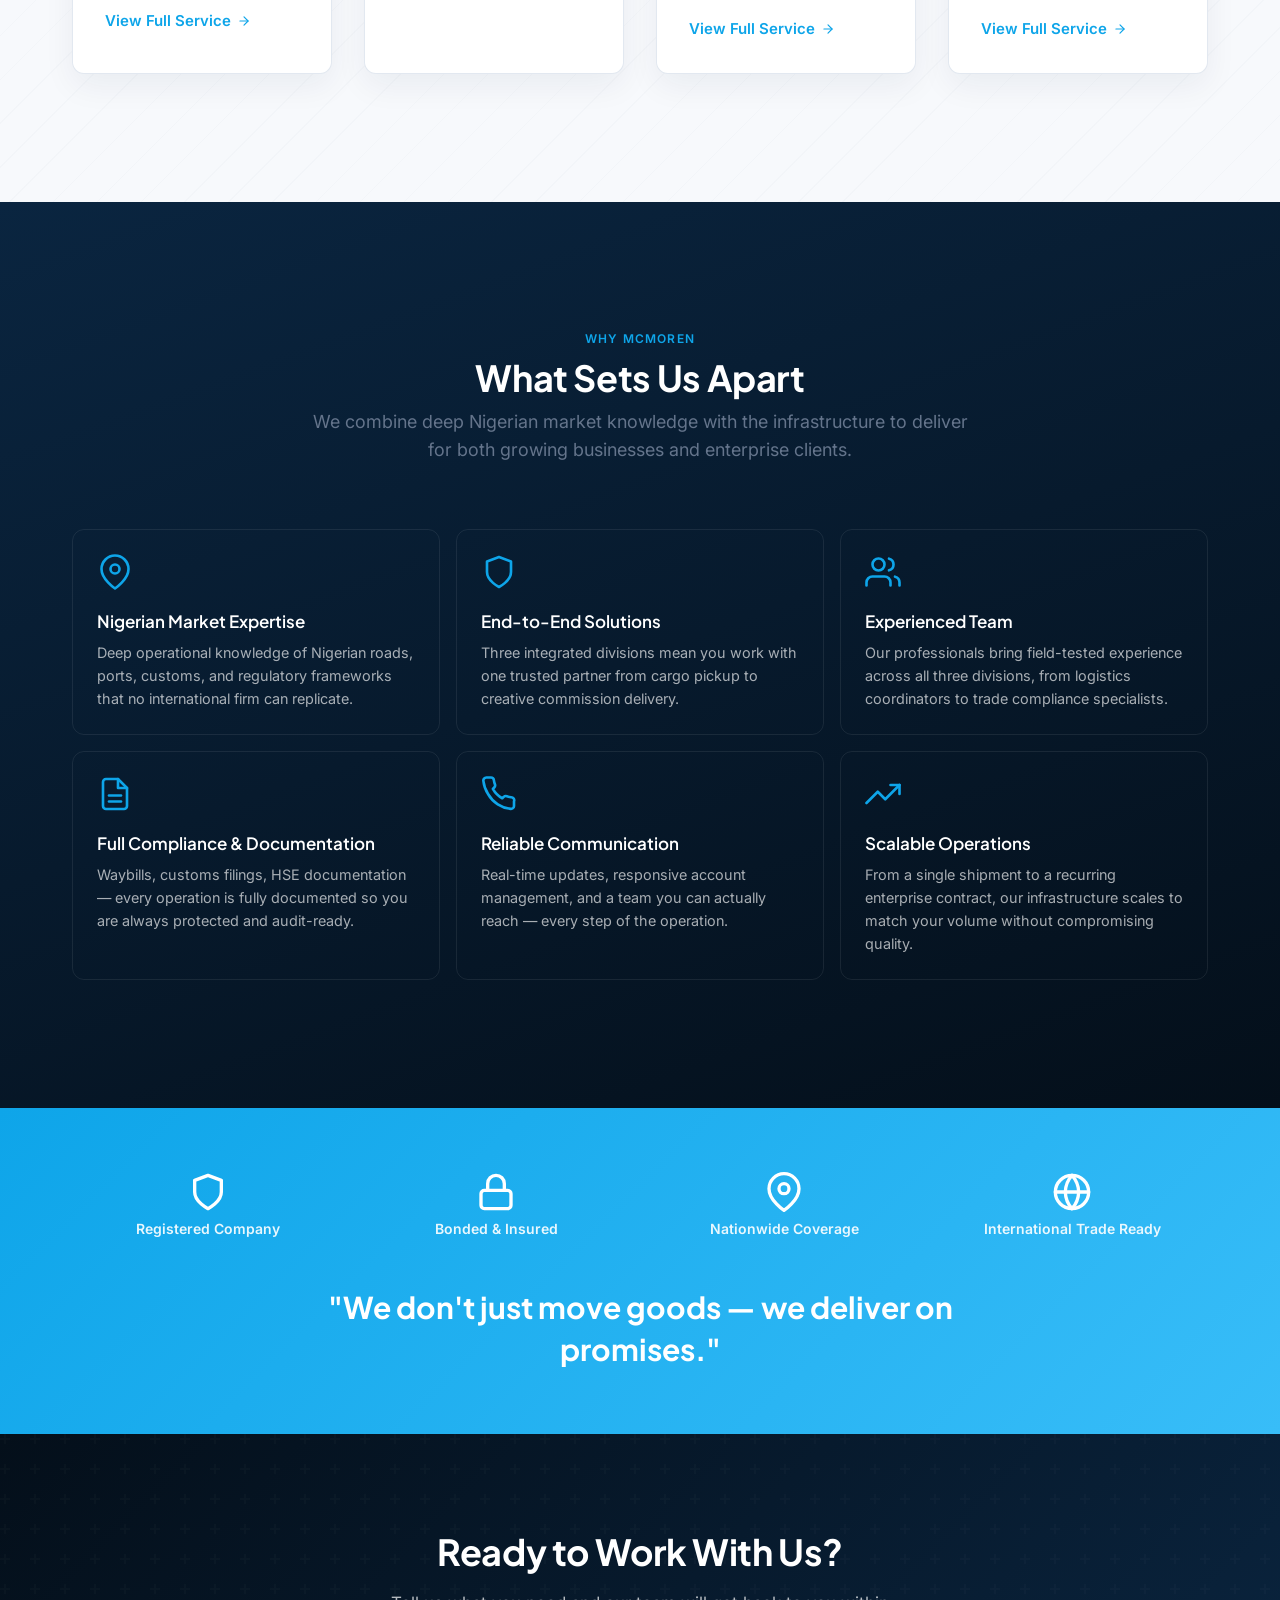
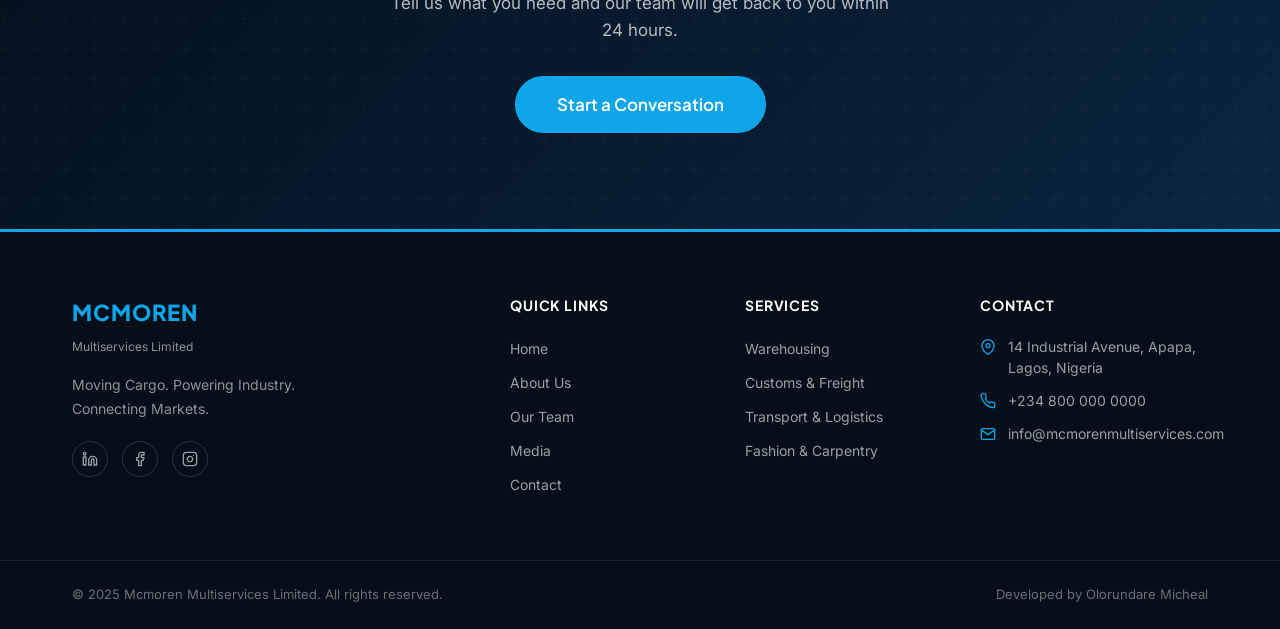
==== commit f016d304: "feat: update index.html hero subheading and who we are section with new corporate copy" ====
--- a/index.html
+++ b/index.html
@@ -196,8 +196,7 @@
         </h1>
 
         <p class="hero__subheadline">
-          Mcmoren Multiservices Limited delivers transport &amp; logistics, customs brokerage &amp; freight forwarding,
-          and creative excellence through McAdur Imaginations across Nigeria and beyond.
+          McMoren MultiServices Limited is a multi-faceted company dedicated to delivering quality and dependable solutions. Through a steadfast commitment to excellence, customer satisfaction, product and service values, the company thrives across its diverse sectors: Transport and Logistics, Customs Brokerage and Freight Forwarding, and Fashion and Carpentry.
         </p>
 
         <div class="hero__ctas">
@@ -266,40 +265,47 @@
     <section class="section" id="about-preview" aria-labelledby="about-preview-heading">
       <div class="container">
         <div class="split--55-45">
-          <div>
+          <div style="padding-bottom: 2rem;">
             <span class="overline reveal" data-delay="0">Who We Are</span>
-            <h2 id="about-preview-heading" class="reveal" data-delay="100">Built on Trust. Driven by Results.</h2>
+            <h2 id="about-preview-heading" class="reveal" data-delay="100">About Us</h2>
             <p class="text-body-lg reveal" style="margin-top:1rem; color:var(--color-text-muted);" data-delay="200">
-              Mcmoren Multiservices Limited is a Nigerian company operating across three integrated divisions —
-              transport &amp; logistics, customs brokerage &amp; freight forwarding, and the creative excellence of
-              McAdur Imaginations. Founded on the principle that Nigerian businesses deserve a partner they can
-              genuinely rely on, we have built our reputation through consistent delivery and honest communication.
+              McMoren MultiServices Limited is a multi-faceted company dedicated to delivering quality and dependable solutions. Through a steadfast commitment to excellence, customer satisfaction, product and service values. The company thrives across its diverse sectors:
             </p>
-            <p class="reveal" style="color:var(--color-text-muted); margin-top:0.75rem; line-height:1.7;"
-              data-delay="250">
-              From coordinating freight across Nigerian states to facilitating international trade compliance, and from
-              bespoke fashion to custom carpentry, Mcmoren exists to make complex operations simple for our clients.
+            <ul class="reveal" style="color:var(--color-text-muted); margin-top:0.75rem; line-height:1.7; padding-left:20px;" data-delay="250">
+              <li>Transport and Logistics</li>
+              <li>Customs Brokerage and Freight Forwarding</li>
+              <li>Fashion and Carpentry</li>
+            </ul>
+            <p class="reveal" style="color:var(--color-primary); font-weight:600; margin-top:1rem; line-height:1.7;" data-delay="300">
+              We are Foremost in Excellence, Committed to Values.
             </p>
-            <div class="about-preview__pills reveal" data-delay="300">
-              <span class="value-pill"><svg width="16" height="16" viewBox="0 0 24 24" fill="none" stroke="currentColor"
-                  stroke-width="2.5" stroke-linecap="round" stroke-linejoin="round" aria-hidden="true">
-                  <polyline points="20 6 9 17 4 12"></polyline>
-                </svg>Trust</span>
-              <span class="value-pill"><svg width="16" height="16" viewBox="0 0 24 24" fill="none" stroke="currentColor"
-                  stroke-width="2.5" stroke-linecap="round" stroke-linejoin="round" aria-hidden="true">
-                  <polyline points="20 6 9 17 4 12"></polyline>
-                </svg>Reliability</span>
-              <span class="value-pill"><svg width="16" height="16" viewBox="0 0 24 24" fill="none" stroke="currentColor"
-                  stroke-width="2.5" stroke-linecap="round" stroke-linejoin="round" aria-hidden="true">
-                  <polyline points="20 6 9 17 4 12"></polyline>
-                </svg>Excellence</span>
+
+            <div class="reveal" style="margin-top:1.5rem;" data-delay="350">
+              <h3 style="font-size: 1.1rem; margin-bottom: 0.5rem; color:var(--color-heading);">Mission</h3>
+              <p style="color:var(--color-text-muted); font-size: 0.95rem;">Delivering excellence through reliability, trust, and satisfaction.</p>
             </div>
-            <a href="about.html" class="about-preview__link reveal" data-delay="350">Learn More About Us <svg width="16"
-                height="16" viewBox="0 0 24 24" fill="none" stroke="currentColor" stroke-width="2"
-                stroke-linecap="round" stroke-linejoin="round" aria-hidden="true">
-                <line x1="5" y1="12" x2="19" y2="12"></line>
-                <polyline points="12 5 19 12 12 19"></polyline>
-              </svg></a>
+            
+            <div class="reveal" style="margin-top:1rem;" data-delay="400">
+              <h3 style="font-size: 1.1rem; margin-bottom: 0.5rem; color:var(--color-heading);">Vision</h3>
+              <p style="color:var(--color-text-muted); font-size: 0.95rem;">Occupying the competitive advantage and creating lasting value.</p>
+            </div>
+
+            <div class="reveal" style="margin-top:1.5rem;" data-delay="450">
+              <h3 style="font-size: 1.1rem; margin-bottom: 0.5rem; color:var(--color-heading);">Core Values – TRICE</h3>
+              <ul style="color:var(--color-text-muted); font-size: 0.95rem; line-height:1.7; list-style:none;">
+                <li><strong>T – Trust:</strong> Building long-term relationships with clients and partners.</li>
+                <li><strong>R – Reliability:</strong> Dependable services across all operations.</li>
+                <li><strong>I – Integrity:</strong> Operating with strong ethical principles.</li>
+                <li><strong>C – Customer Satisfaction:</strong> Putting client needs at the forefront.</li>
+                <li><strong>E – Excellence:</strong> Consistently delivering top-tier results.</li>
+              </ul>
+              <p style="color:var(--color-text-muted); font-size: 0.95rem; font-style: italic; margin-top: 0.5rem;">"TRICE is more than an acronym; it simply tells how we operate at all times."</p>
+            </div>
+
+            <div class="reveal" style="margin-top:1.5rem;" data-delay="500">
+              <h3 style="font-size: 1.1rem; margin-bottom: 0.5rem; color:var(--color-heading);">Operation Philosophy</h3>
+              <p style="color:var(--color-text-muted); font-size: 0.95rem;">Our organizational performance is powered by a strategic team that embraces modern solutions to ensure every customer interaction ends with a smile.</p>
+            </div>
           </div>
           <div class="about-preview__visual reveal--right" style="position:relative; margin-top: 2rem;">
             <img src="https://images.unsplash.com/photo-1586528116311-ad8dd3c8310d?w=700&auto=format&fit=crop&q=80"
@@ -323,7 +329,7 @@
       <div class="container">
         <div class="section__header">
           <span class="overline reveal" data-delay="0">What We Do</span>
-          <h2 id="services-heading" class="reveal" data-delay="100">Three Divisions. One Reliable Partner.</h2>
+          <h2 id="services-heading" class="reveal" data-delay="100">Four Divisions. One Reliable Partner.</h2>
           <p class="section__subtitle reveal" data-delay="200">From your cargo to your compliance to your creativity —
             we handle the complexity so you don't have to.</p>
         </div>
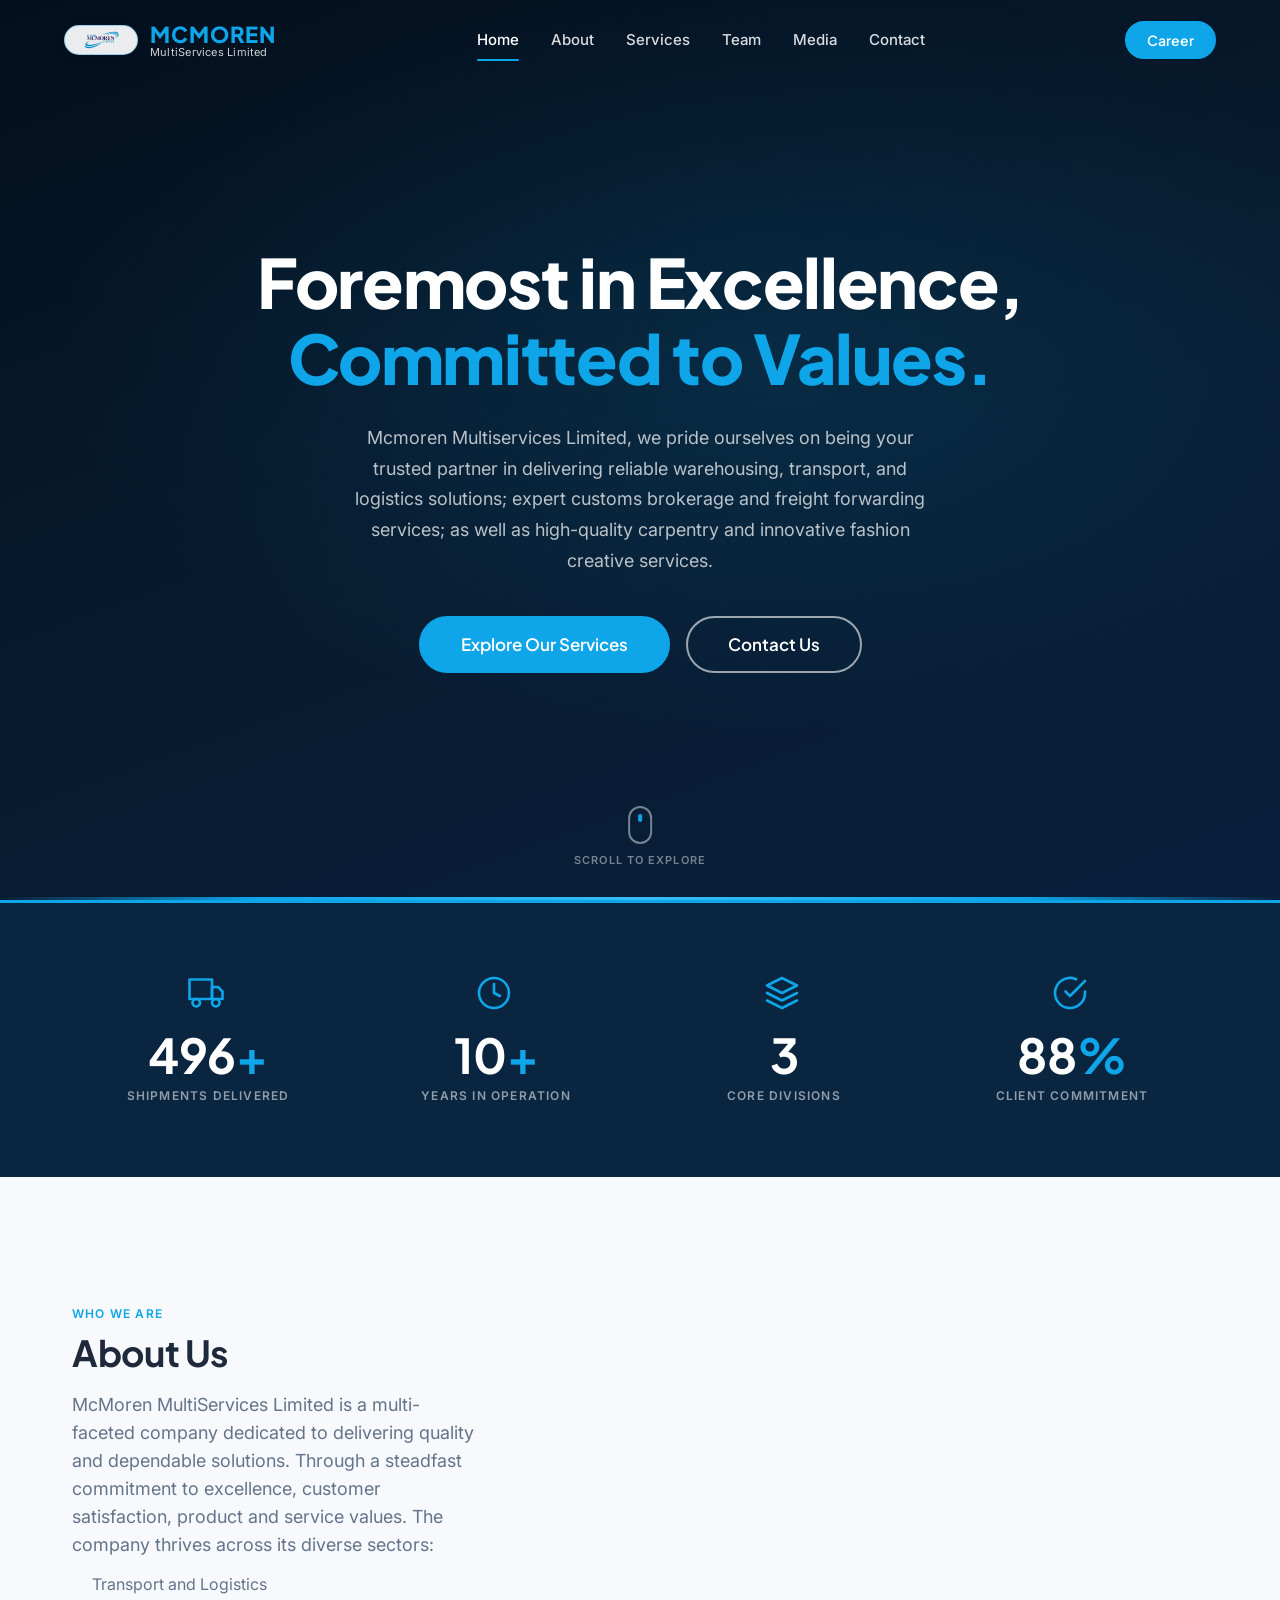
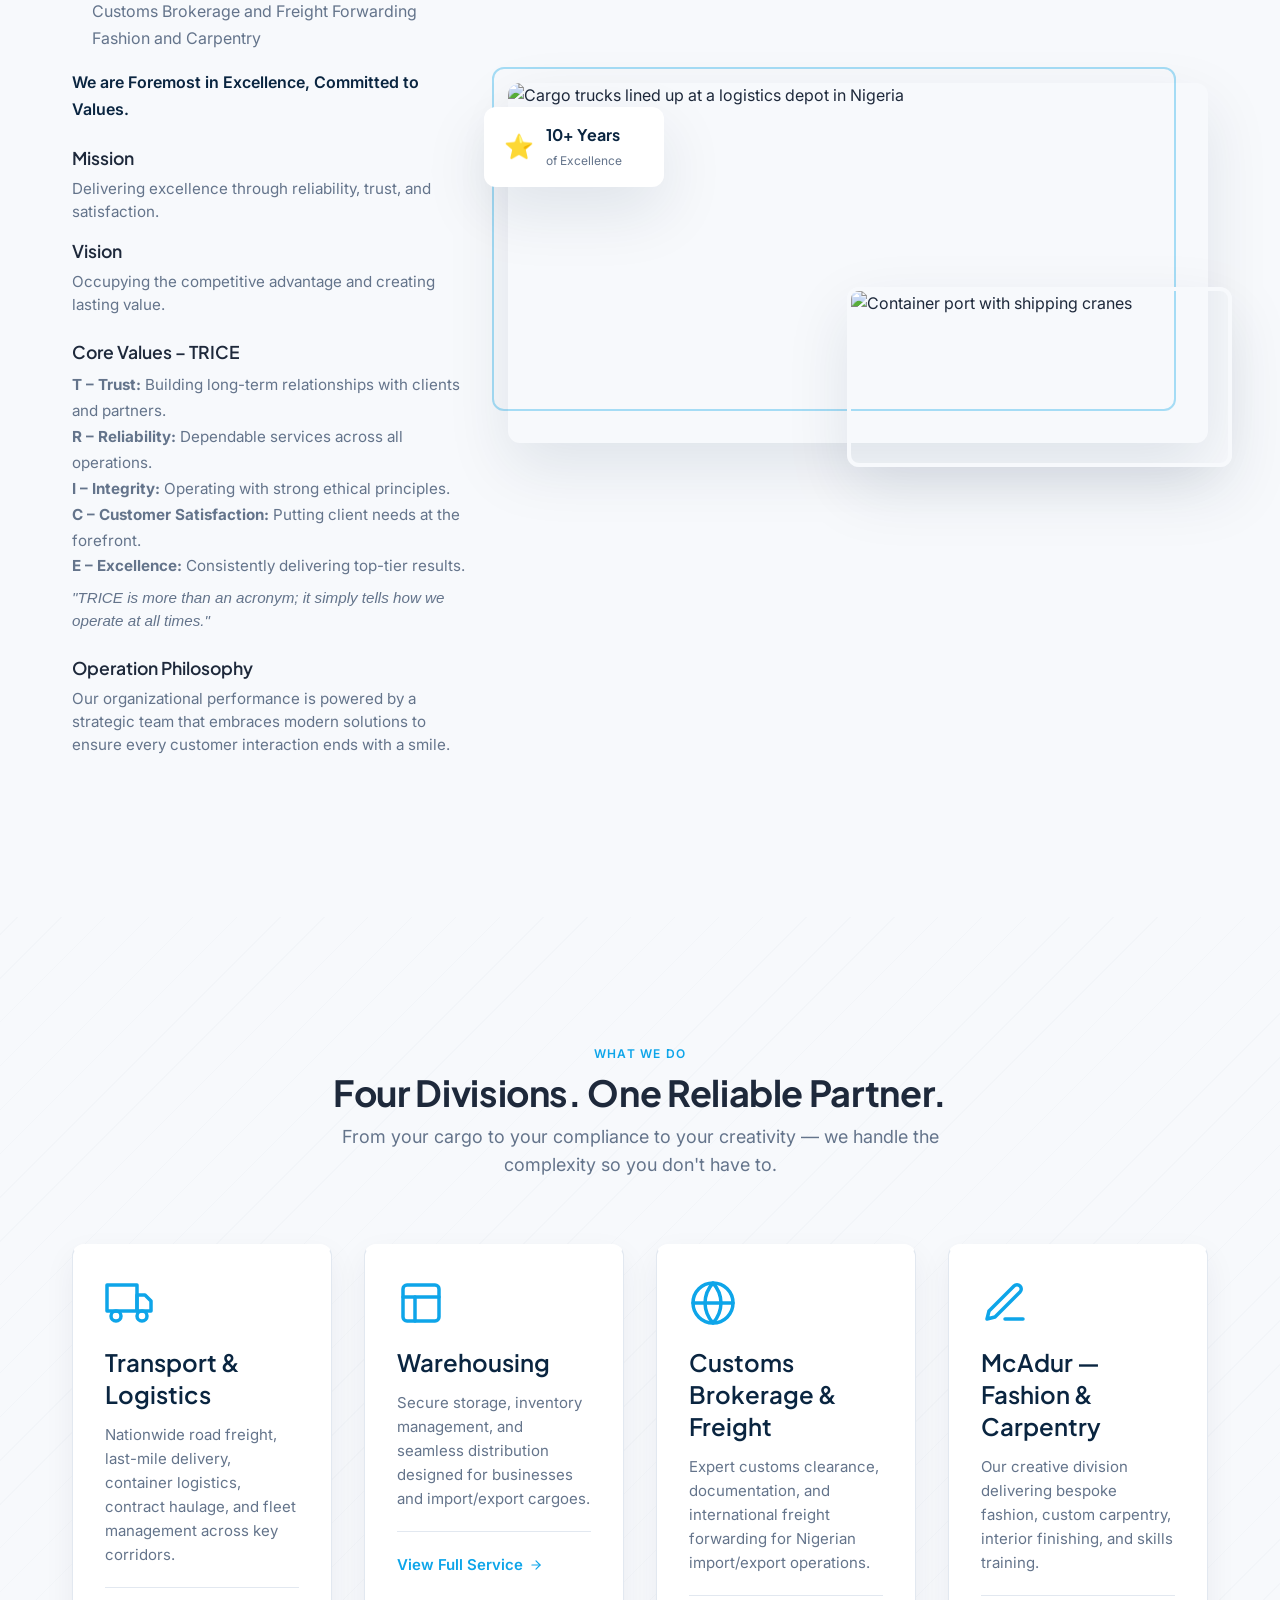
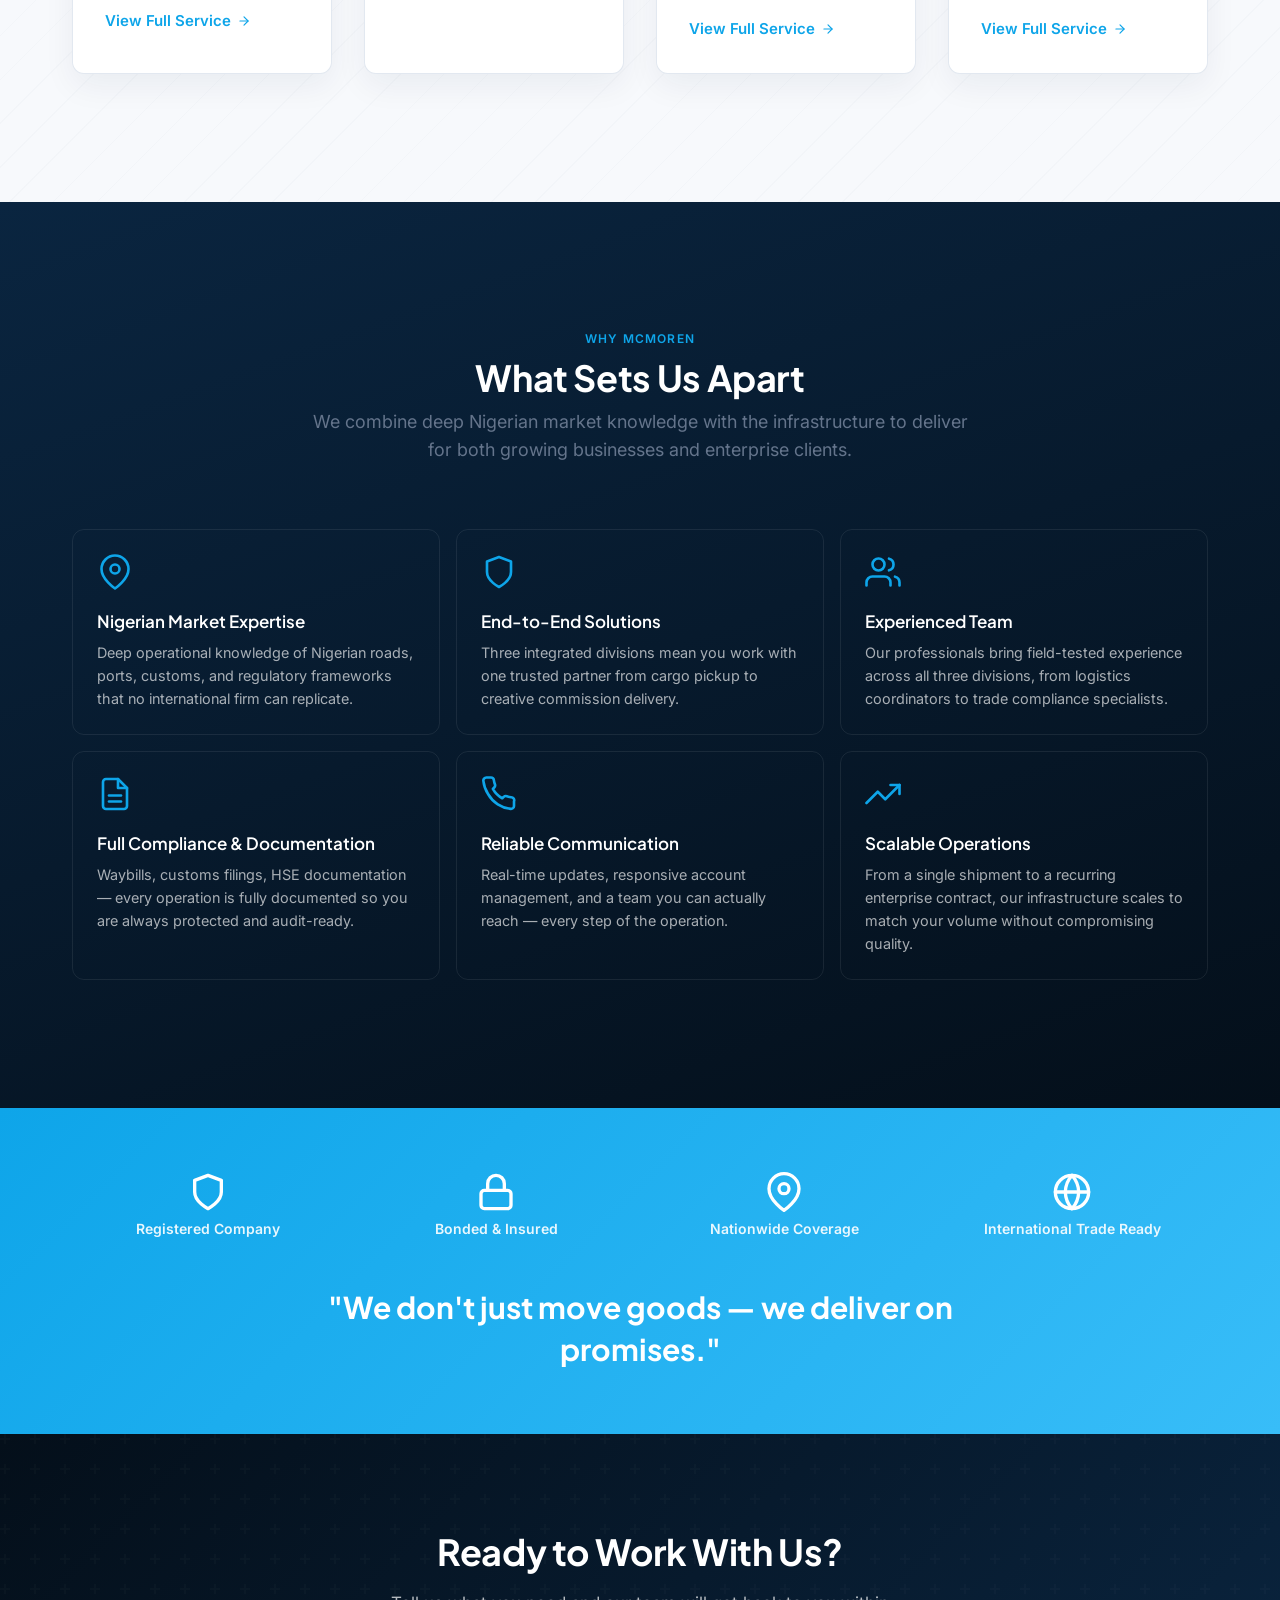
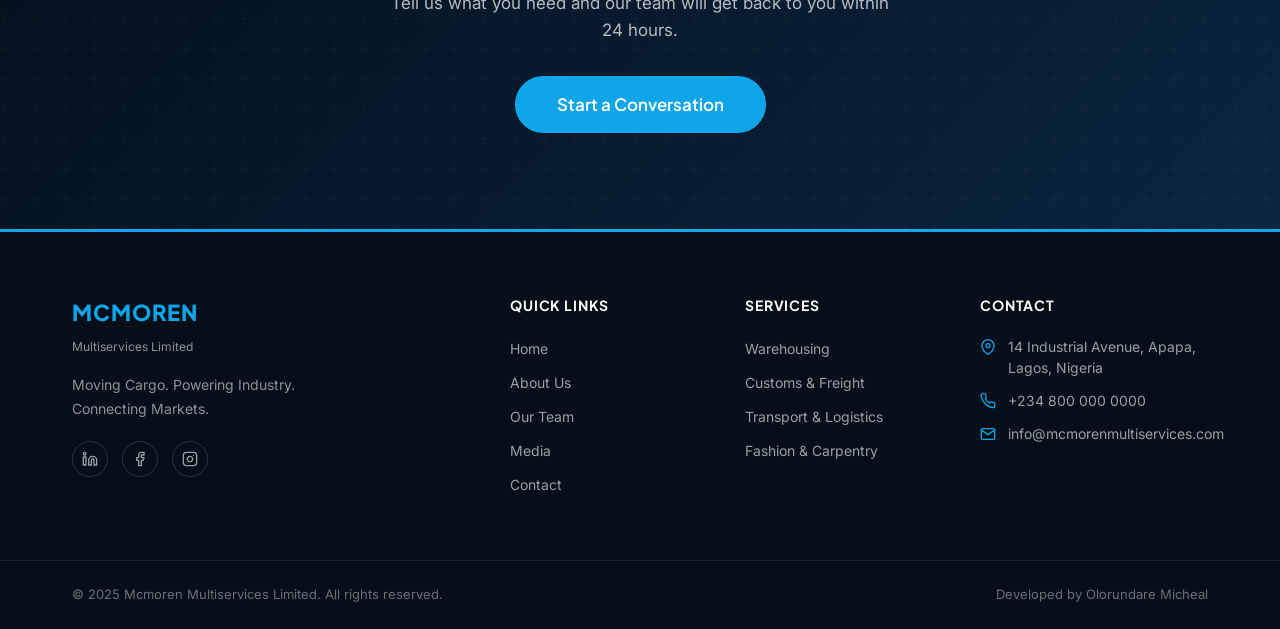
==== commit 85a07ed2: "updated azeez picture" ====
--- a/index.html
+++ b/index.html
@@ -196,7 +196,7 @@
         </h1>
 
         <p class="hero__subheadline">
-          McMoren MultiServices Limited is a multi-faceted company dedicated to delivering quality and dependable solutions. Through a steadfast commitment to excellence, customer satisfaction, product and service values, the company thrives across its diverse sectors: Transport and Logistics, Customs Brokerage and Freight Forwarding, and Fashion and Carpentry.
+          Mcmoren Multiservices Limited, we pride ourselves on being your trusted partner in delivering reliable warehousing, transport, and logistics solutions; expert customs brokerage and freight forwarding services; as well as high-quality carpentry and innovative fashion creative services.
         </p>
 
         <div class="hero__ctas">
--- a/assets/css/components.css
+++ b/assets/css/components.css
@@ -909,6 +909,7 @@
   width: 100%;
   height: 100%;
   object-fit: cover;
+  object-position: top;
   transition: transform 0.5s cubic-bezier(0.4, 0, 0.2, 1);
 }
 
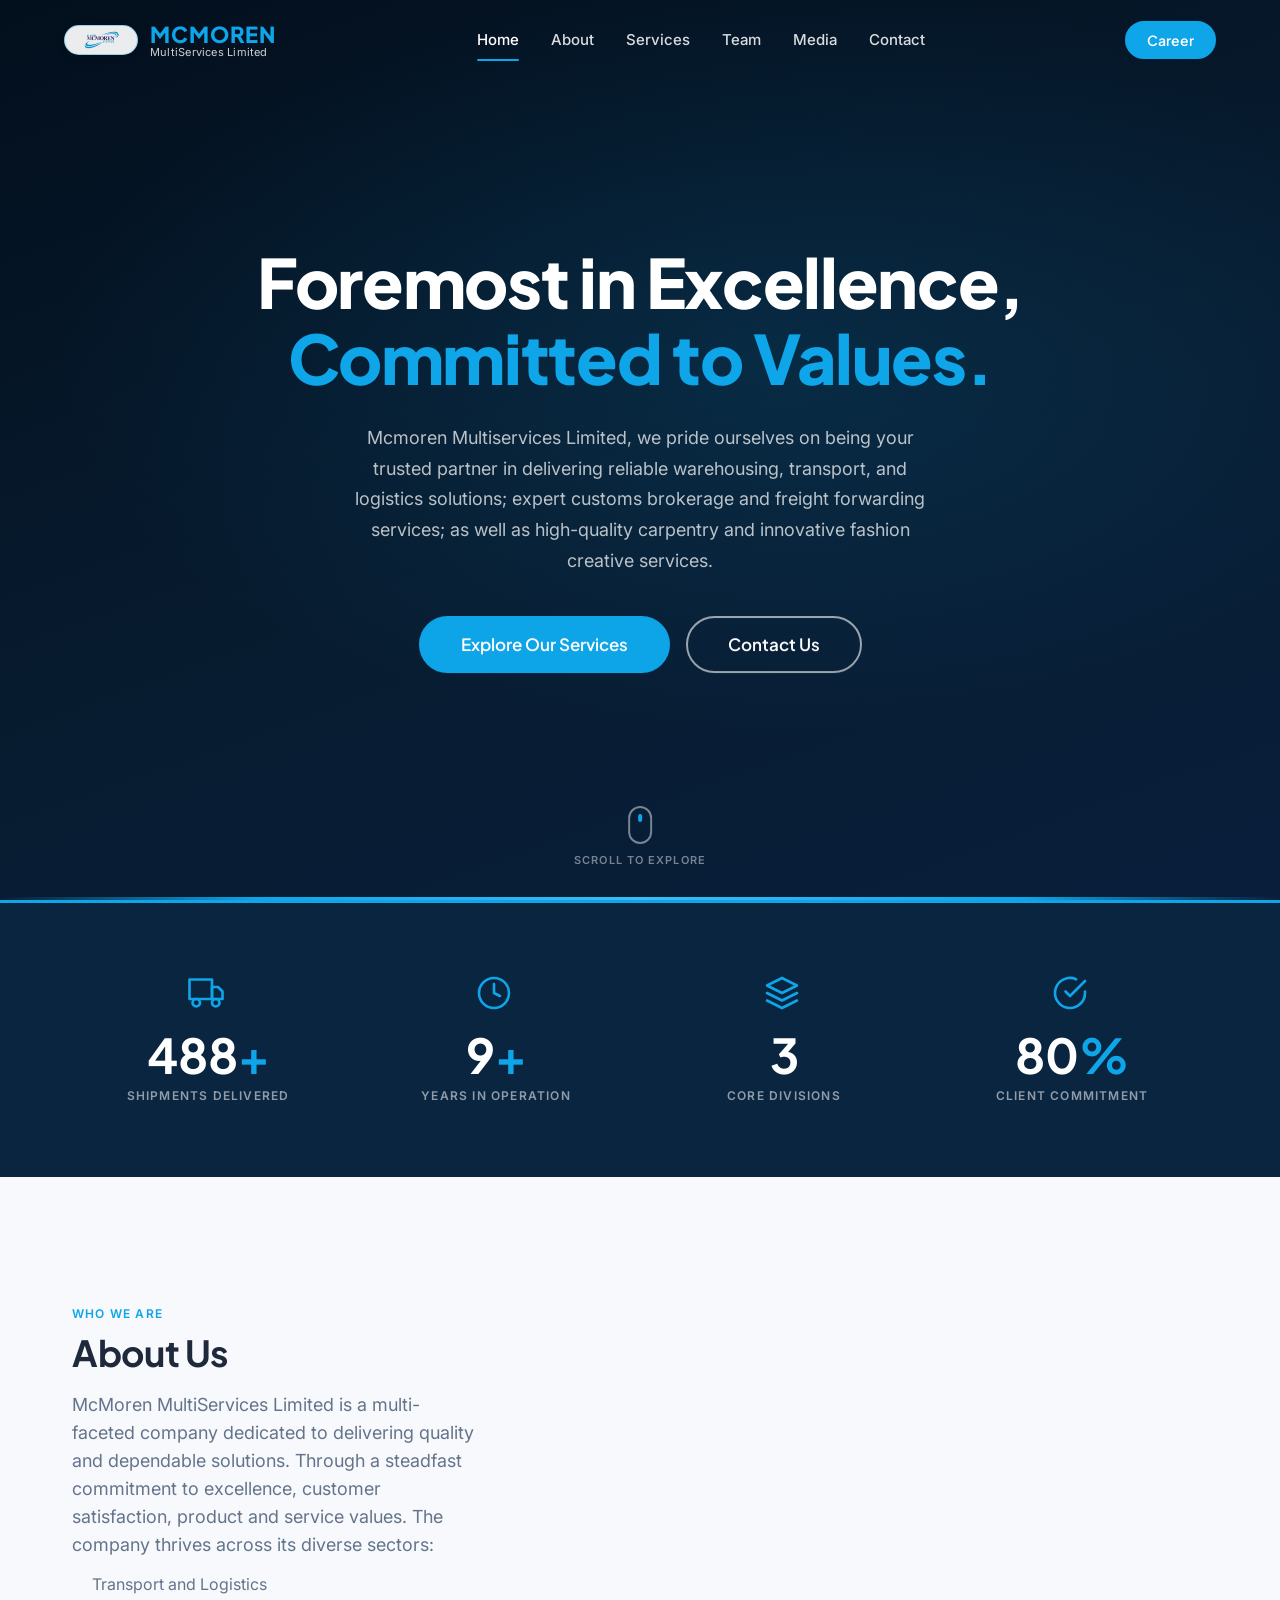
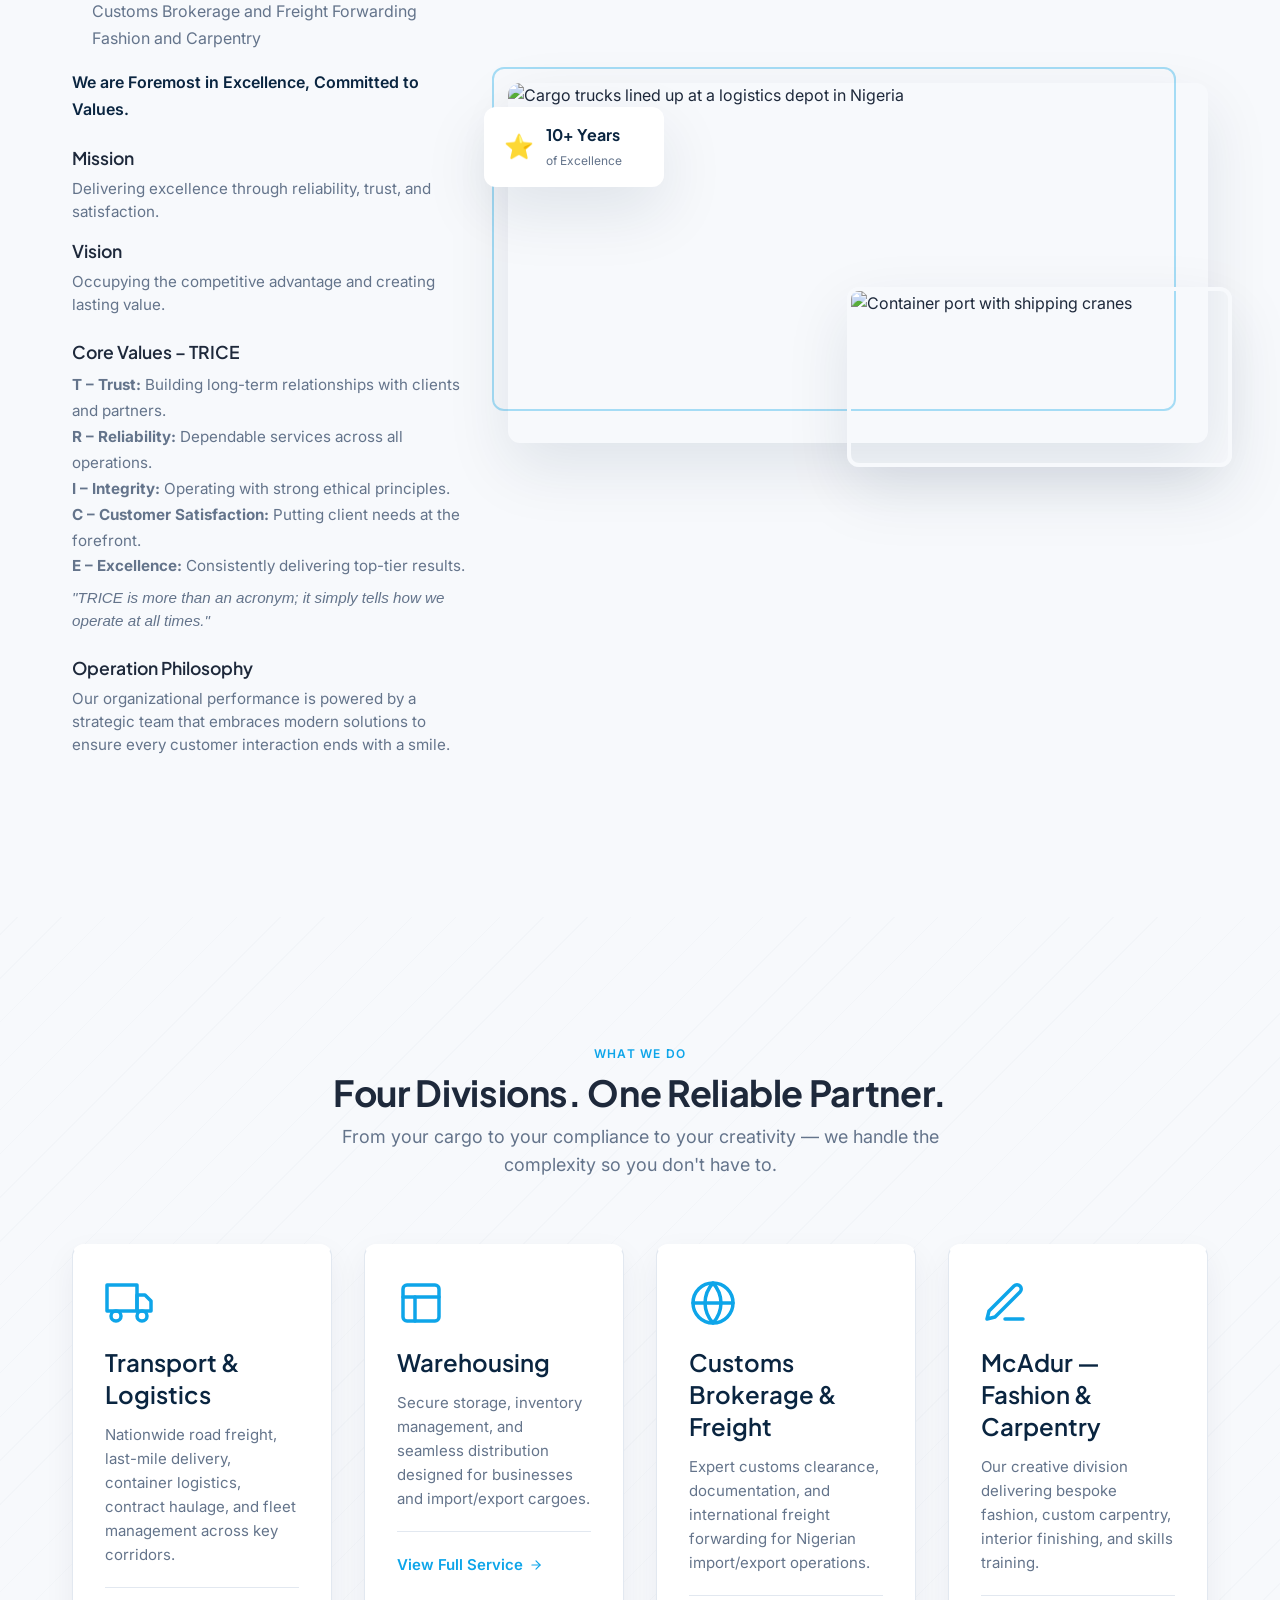
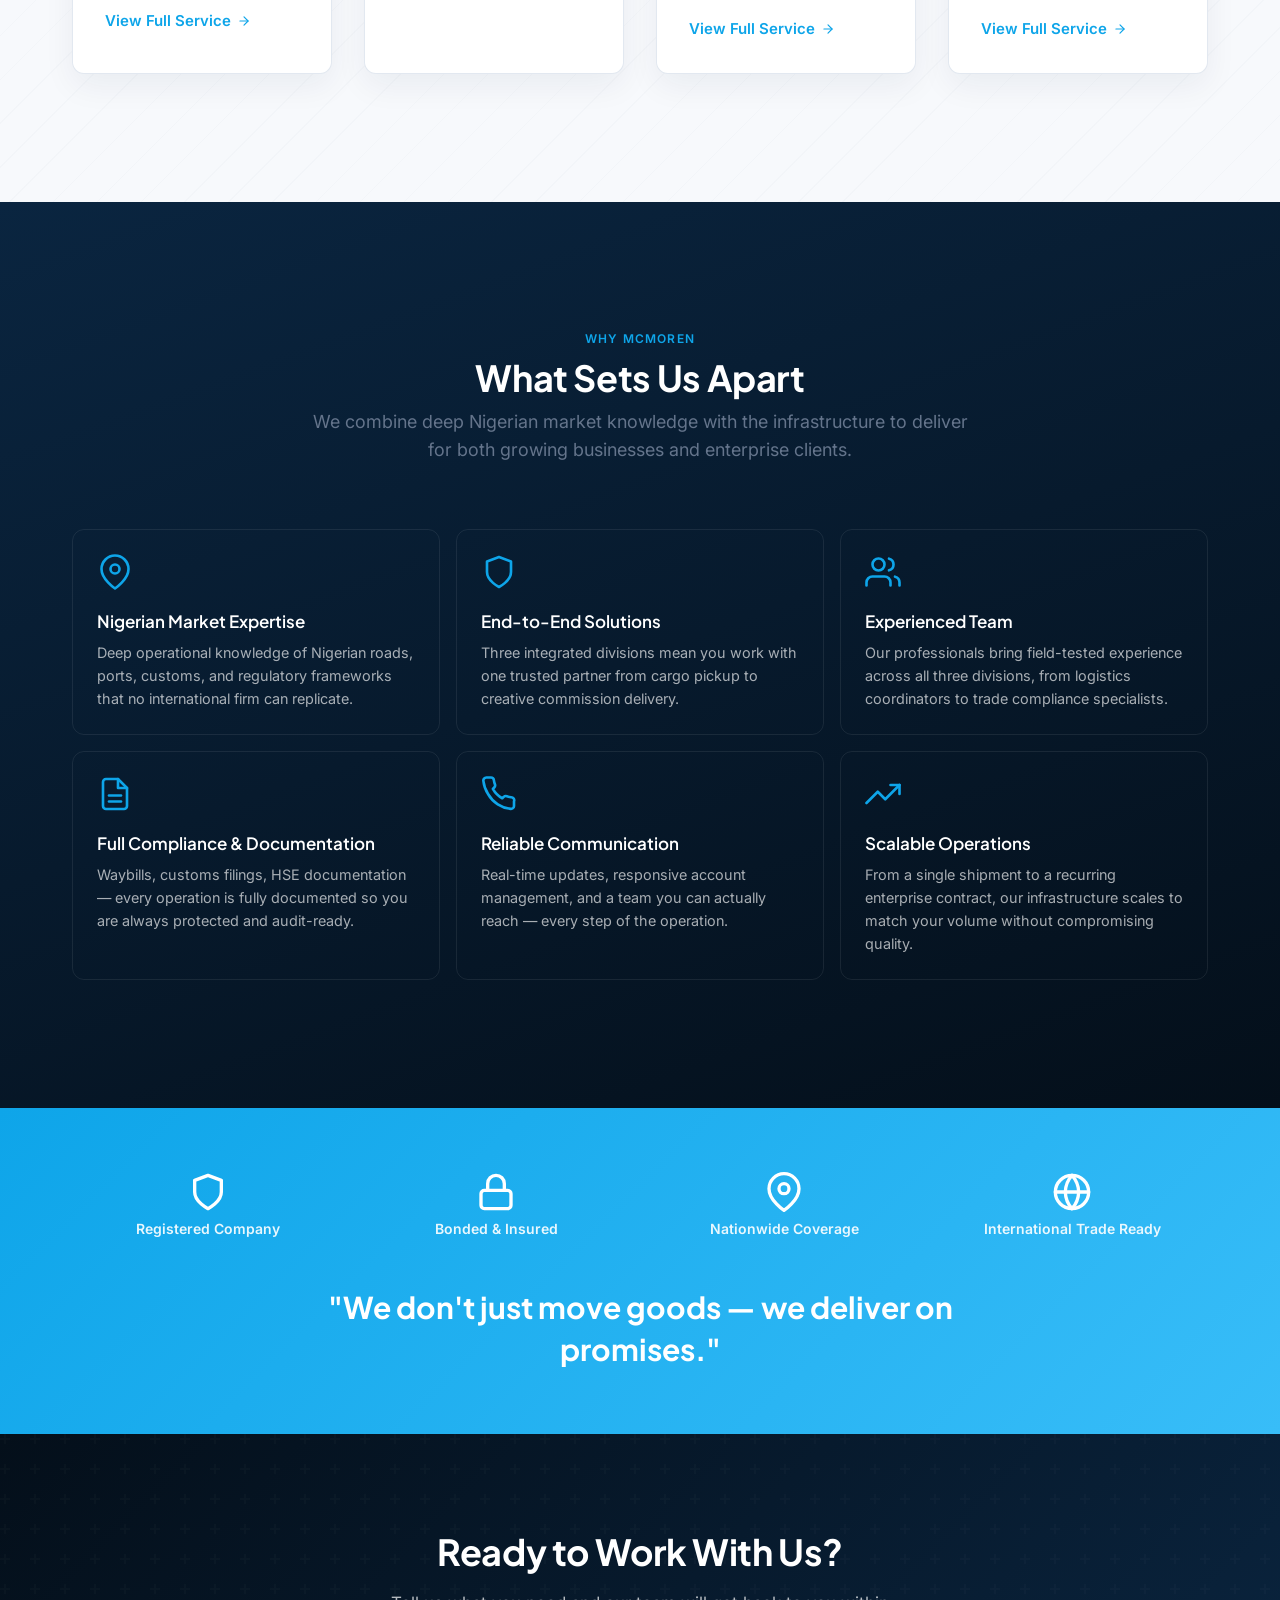
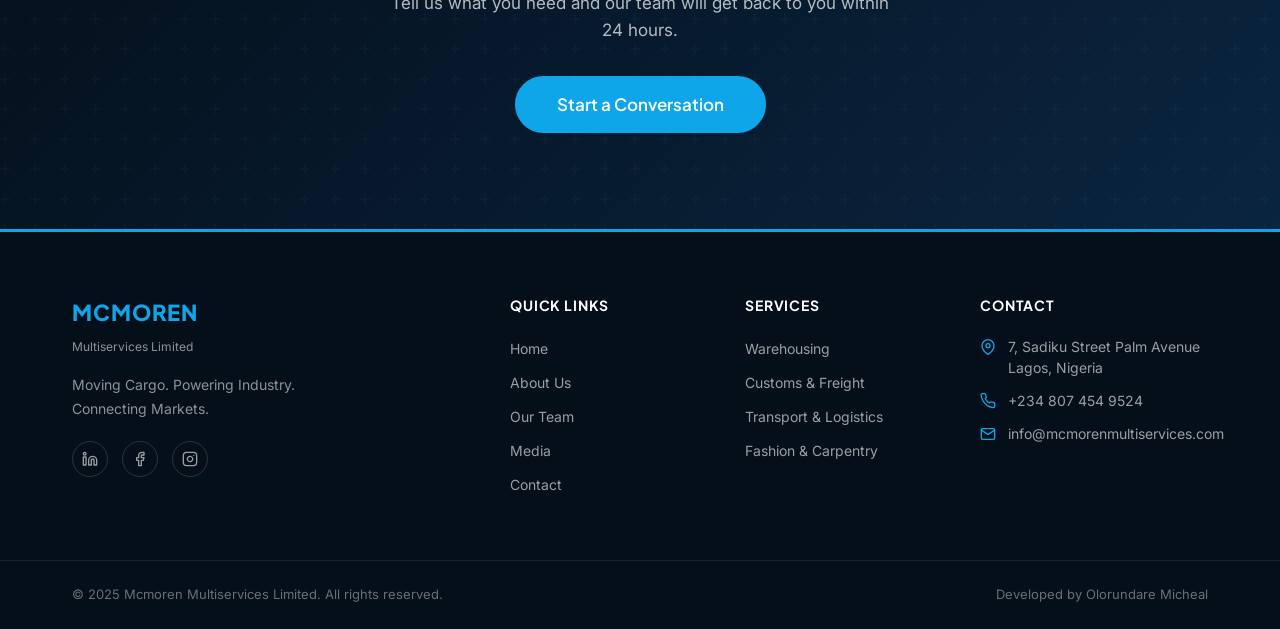
==== commit d87ec49c: "feat: update sitewide contact info and footer addresses to Palm Avenue and new phone number" ====
--- a/index.html
+++ b/index.html
@@ -44,12 +44,12 @@
     "description": "Mcmoren Multiservices Limited is a leading Nigerian multiservice company providing transport & logistics, customs brokerage & freight forwarding, and creative services through McAdur Imaginations. Serving Lagos, Nigeria and beyond.",
     "address": {
       "@type": "PostalAddress",
-      "streetAddress": "14 Industrial Avenue, Apapa",
+      "streetAddress": "7, Sadiku Street Palm Avenue, Apapa",
       "addressLocality": "Lagos",
       "addressRegion": "Lagos State",
       "addressCountry": "NG"
     },
-    "telephone": "+234-800-000-0000",
+    "telephone": "+234-807-454-9524",
     "email": "info@mcmorenmultiservices.com",
     "openingHoursSpecification": [
       {
@@ -584,14 +584,14 @@
                 aria-hidden="true">
                 <path d="M21 10c0 7-9 13-9 13s-9-6-9-13a9 9 0 0 1 18 0z"></path>
                 <circle cx="12" cy="10" r="3"></circle>
-              </svg><span>14 Industrial Avenue, Apapa, Lagos, Nigeria</span></div>
+              </svg><span>7, Sadiku Street Palm Avenue Lagos, Nigeria</span></div>
             <div class="footer__contact-item"><svg class="footer__contact-icon" viewBox="0 0 24 24" fill="none"
                 stroke="currentColor" stroke-width="2" stroke-linecap="round" stroke-linejoin="round"
                 aria-hidden="true">
                 <path
                   d="M22 16.92v3a2 2 0 0 1-2.18 2 19.79 19.79 0 0 1-8.63-3.07A19.5 19.5 0 0 1 4.69 12 19.79 19.79 0 0 1 1.61 3.4 2 2 0 0 1 3.58 1h3a2 2 0 0 1 2 1.72 12.84 12.84 0 0 0 .7 2.81 2 2 0 0 1-.45 2.11L7.91 8.56a16 16 0 0 0 6.29 6.29l.95-.95a2 2 0 0 1 2.09-.43 12.84 12.84 0 0 0 2.81.7A2 2 0 0 1 22 16.92z">
                 </path>
-              </svg><span>+234 800 000 0000</span></div>
+              </svg><span>+234 807 454 9524</span></div>
             <div class="footer__contact-item"><svg class="footer__contact-icon" viewBox="0 0 24 24" fill="none"
                 stroke="currentColor" stroke-width="2" stroke-linecap="round" stroke-linejoin="round"
                 aria-hidden="true">
